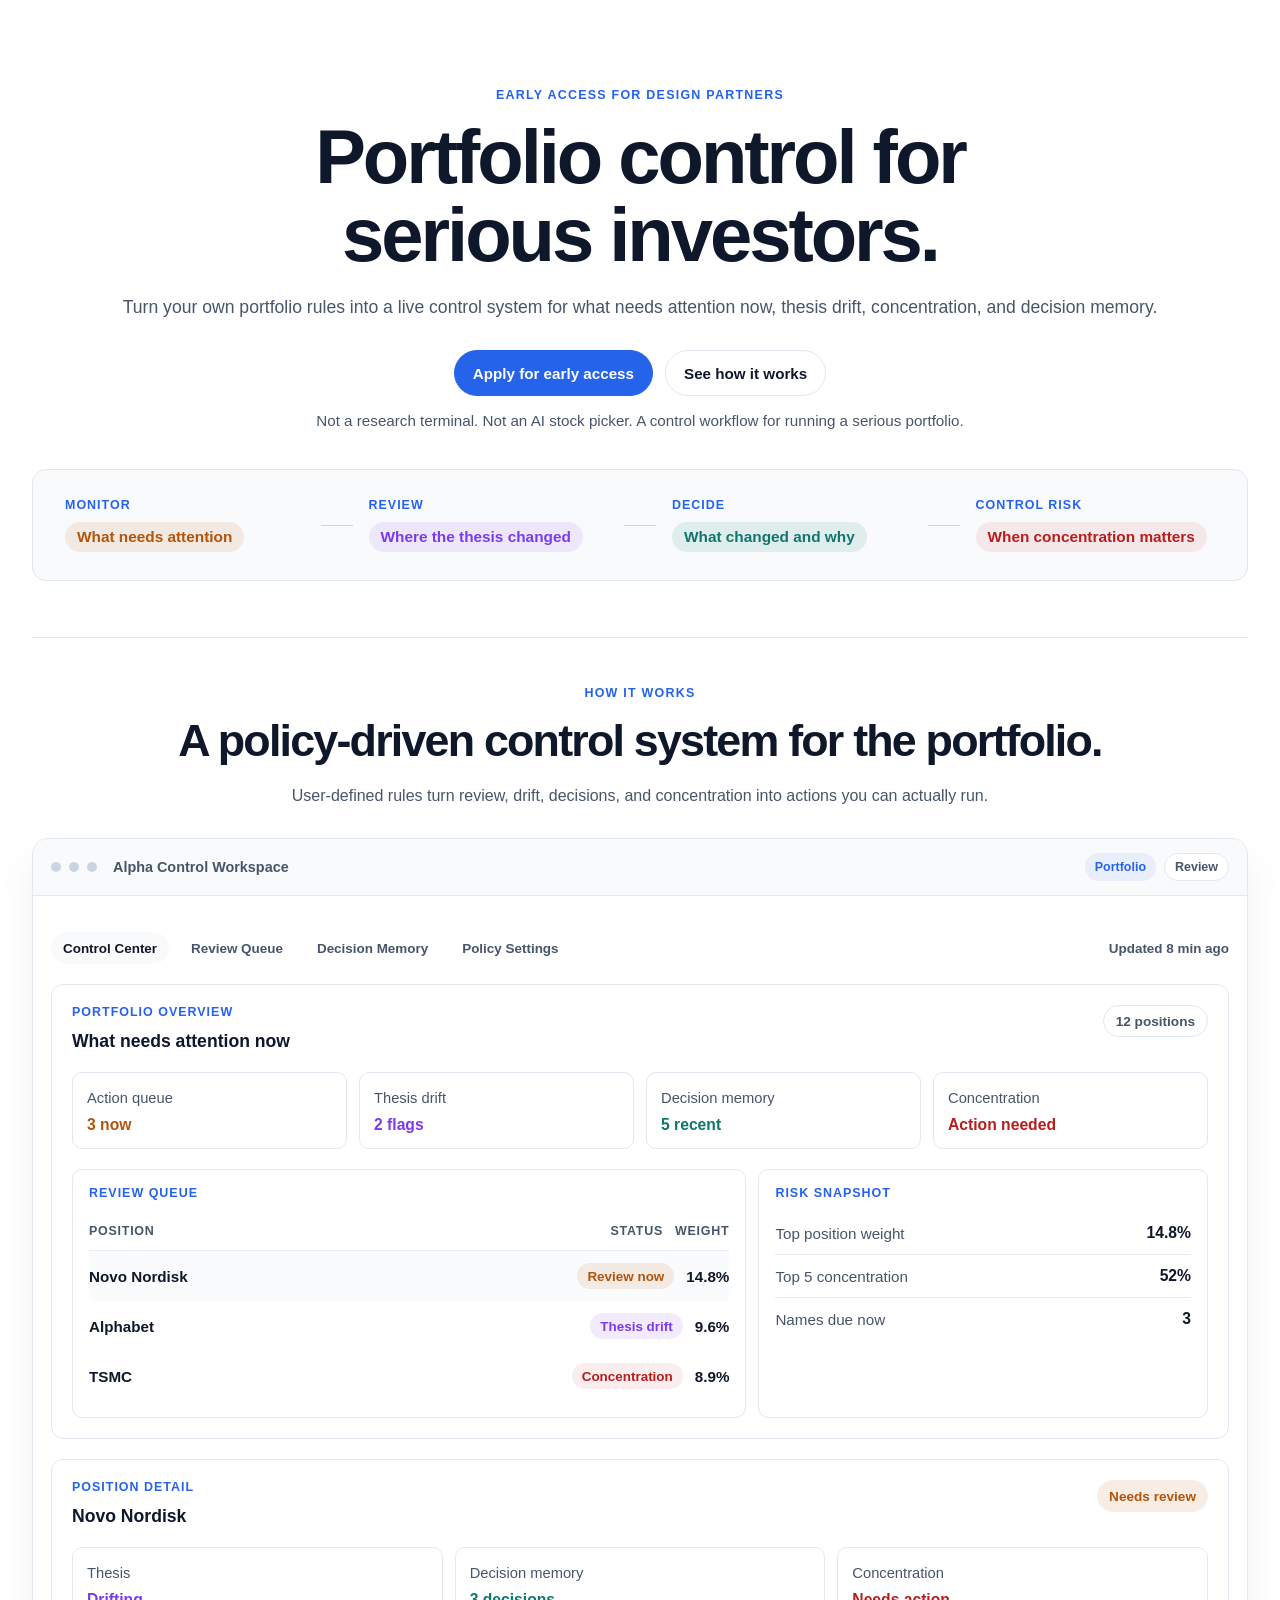
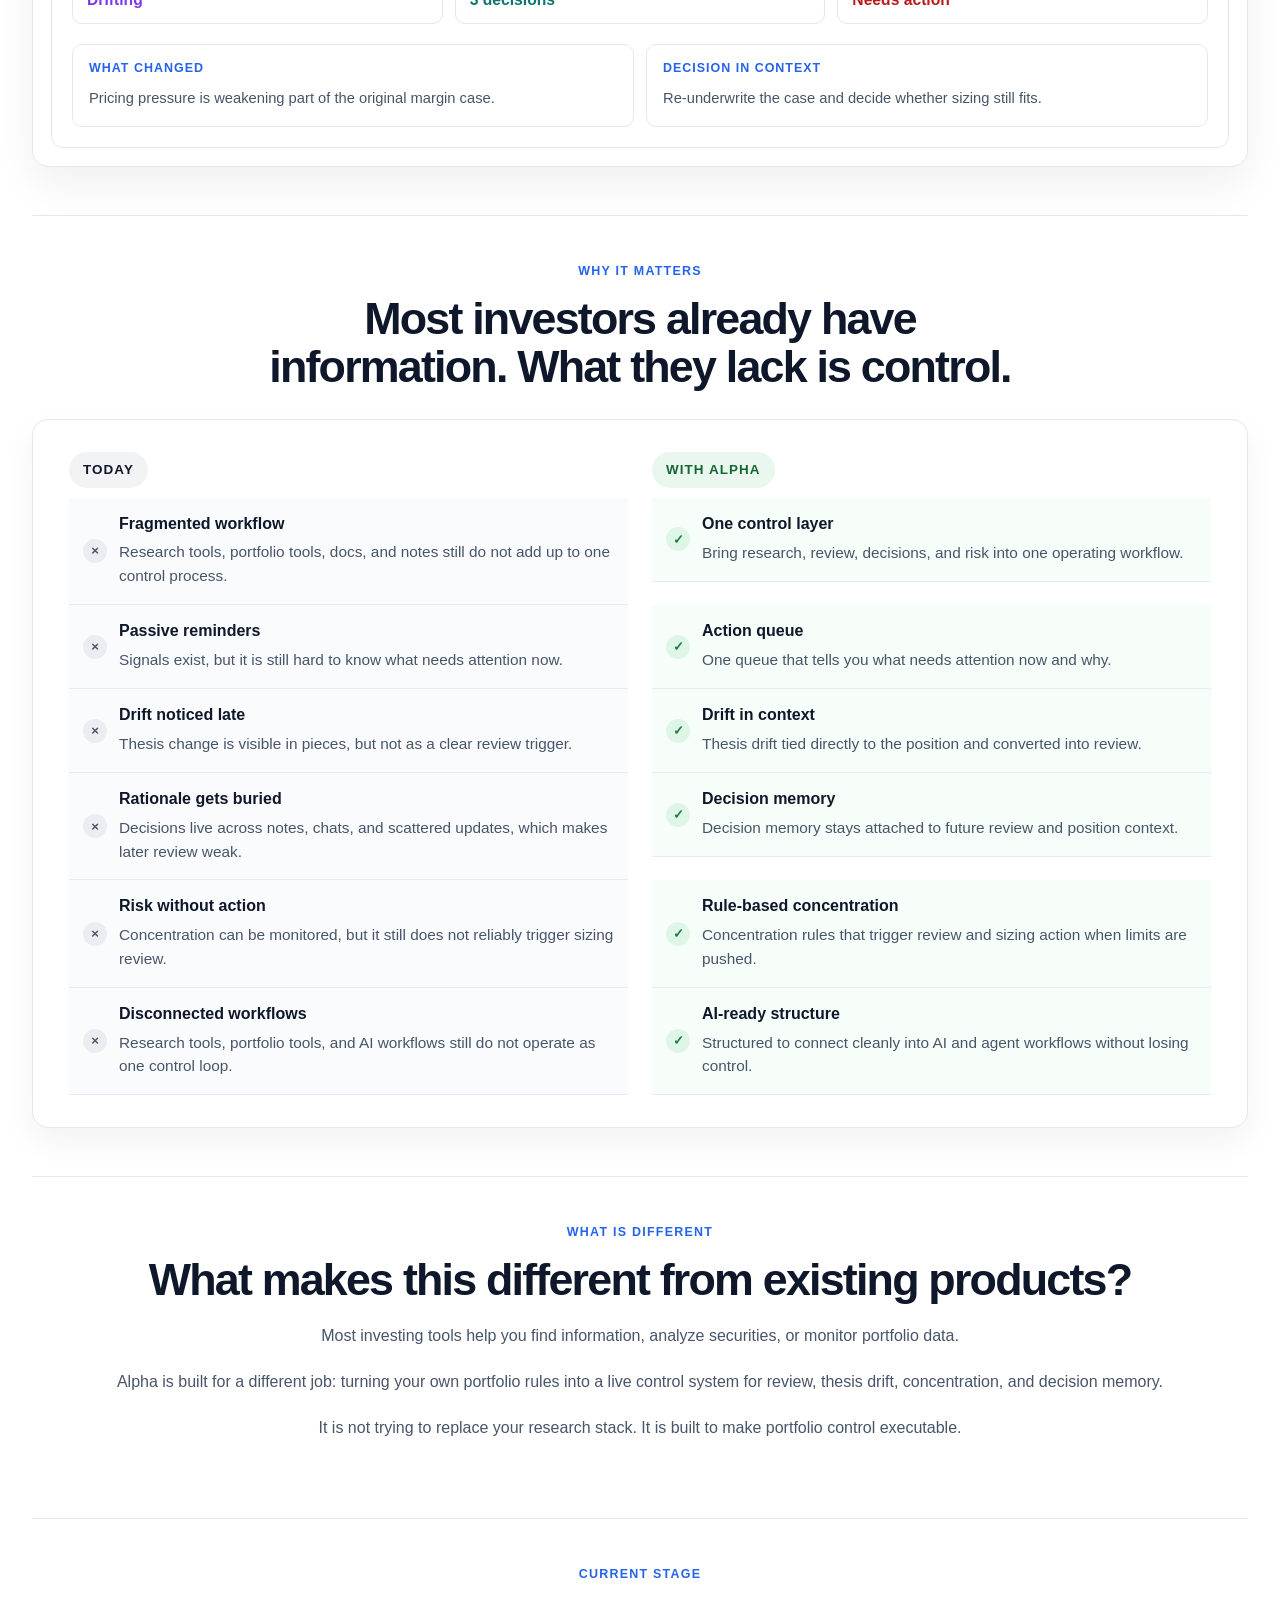
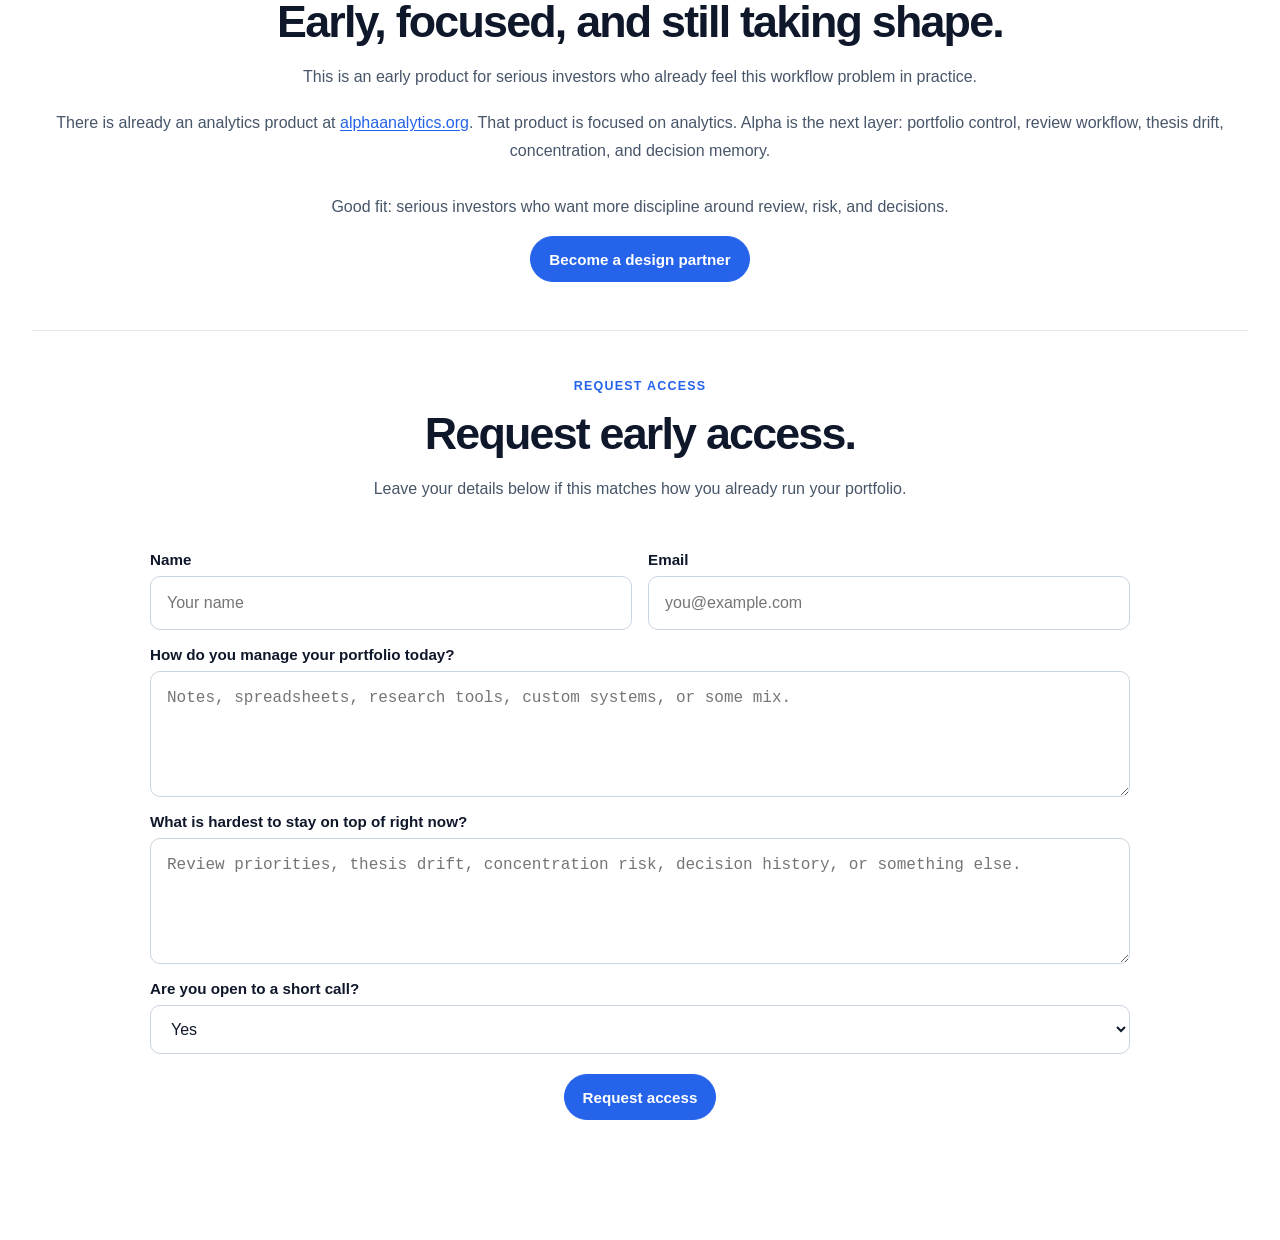
==== index.html @ 9a6ba9dc "Initial landing page" ====
<!doctype html>
<html lang="en">
  <head>
    <meta charset="UTF-8" />
    <meta name="viewport" content="width=device-width, initial-scale=1.0" />
    <title>Alpha | Portfolio control for serious investors</title>
    <meta
      name="description"
      content="Portfolio control for serious investors. Track what needs attention now, thesis drift, concentration, and decision memory."
    />
    <link rel="stylesheet" href="./styles.css" />
  </head>
  <body>
    <main class="page-shell">
      <section class="hero">
        <div class="eyebrow">Early access for design partners</div>
        <h1>Portfolio control for serious investors.</h1>
        <p class="hero-subtitle">
          Turn your own portfolio rules into a live control system for what
          needs attention now, thesis drift, concentration, and decision memory.
        </p>
        <div class="hero-actions">
          <a href="#signup" class="button button-primary">Apply for early access</a>
          <a href="#workflow" class="button button-secondary">See how it works</a>
        </div>
        <p class="hero-note">
          Not a research terminal. Not an AI stock picker. A control workflow
          for running a serious portfolio.
        </p>

        <div class="hero-diagram" aria-label="Portfolio control workflow">
          <div class="diagram-node">
            <span class="diagram-label">Monitor</span>
            <span class="diagram-emphasis diagram-attention">What needs attention</span>
          </div>
          <div class="diagram-connector" aria-hidden="true"></div>
          <div class="diagram-node">
            <span class="diagram-label">Review</span>
            <span class="diagram-emphasis diagram-drift">Where the thesis changed</span>
          </div>
          <div class="diagram-connector" aria-hidden="true"></div>
          <div class="diagram-node">
            <span class="diagram-label">Decide</span>
            <span class="diagram-emphasis diagram-action">What changed and why</span>
          </div>
          <div class="diagram-connector" aria-hidden="true"></div>
          <div class="diagram-node">
            <span class="diagram-label">Control risk</span>
            <span class="diagram-emphasis diagram-risk">When concentration matters</span>
          </div>
        </div>
      </section>

      <section class="section section-divider" id="workflow">
        <div class="section-intro">
          <div class="eyebrow">How it works</div>
          <h2>A policy-driven control system for the portfolio.</h2>
          <p>
            User-defined rules turn review, drift, decisions, and concentration
            into actions you can actually run.
          </p>
        </div>

        <div class="product-wireframe" aria-label="Simplified product view">
          <div class="app-chrome">
            <div class="chrome-dots" aria-hidden="true">
              <span></span>
              <span></span>
              <span></span>
            </div>
            <div class="chrome-title">Alpha Control Workspace</div>
            <div class="chrome-actions">
              <span class="chrome-pill">Portfolio</span>
              <span class="chrome-pill chrome-pill-muted">Review</span>
            </div>
          </div>

          <div class="app-toolbar">
            <div class="toolbar-tabs">
              <button type="button" class="toolbar-tab toolbar-tab-active" data-view="control">Control Center</button>
              <button type="button" class="toolbar-tab" data-view="queue">Review Queue</button>
              <button type="button" class="toolbar-tab" data-view="memory">Decision Memory</button>
              <button type="button" class="toolbar-tab" data-view="policy">Policy Settings</button>
            </div>
            <div class="toolbar-meta">Updated 8 min ago</div>
          </div>

          <div class="mock-view mock-view-active" data-view-panel="control">
            <div class="portfolio-overview">
              <div class="overview-topline">
                <div>
                  <div class="wireframe-kicker">Portfolio overview</div>
                  <h3>What needs attention now</h3>
                </div>
                <div class="overview-badge">12 positions</div>
              </div>

              <div class="overview-metrics">
              <div class="metric-card">
                <span class="metric-label">Action queue</span>
                <strong class="metric-value metric-value-attention">3 now</strong>
              </div>
              <div class="metric-card">
                <span class="metric-label">Thesis drift</span>
                <strong class="metric-value metric-value-drift">2 flags</strong>
                </div>
                <div class="metric-card">
                  <span class="metric-label">Decision memory</span>
                  <strong class="metric-value metric-value-action">5 recent</strong>
                </div>
                <div class="metric-card">
                  <span class="metric-label">Concentration</span>
                  <strong class="metric-value metric-value-risk">Action needed</strong>
                </div>
              </div>

              <div class="portfolio-grid">
              <div class="portfolio-panel portfolio-table-panel">
                <div class="wireframe-kicker">Review queue</div>
                <div class="portfolio-table">
                    <div class="portfolio-row portfolio-row-head">
                      <span>Position</span>
                      <span>Status</span>
                      <span>Weight</span>
                    </div>
                    <button type="button" class="portfolio-row portfolio-row-button portfolio-row-active" data-position="novo">
                      <span class="portfolio-name">Novo Nordisk</span>
                      <span class="status-text status-attention">Review now</span>
                      <span class="portfolio-weight">14.8%</span>
                    </button>
                    <button type="button" class="portfolio-row portfolio-row-button" data-position="googl">
                      <span class="portfolio-name">Alphabet</span>
                      <span class="status-text status-drift">Thesis drift</span>
                      <span class="portfolio-weight">9.6%</span>
                    </button>
                    <button type="button" class="portfolio-row portfolio-row-button" data-position="tsmc">
                      <span class="portfolio-name">TSMC</span>
                      <span class="status-text status-risk">Concentration</span>
                      <span class="portfolio-weight">8.9%</span>
                    </button>
                  </div>
                </div>

                <div class="portfolio-panel">
                  <div class="wireframe-kicker">Risk snapshot</div>
                  <div class="risk-row">
                    <span>Top position weight</span>
                    <strong class="metric-value metric-value-risk">14.8%</strong>
                  </div>
                  <div class="risk-row">
                    <span>Top 5 concentration</span>
                    <strong class="metric-value metric-value-risk">52%</strong>
                  </div>
                  <div class="risk-row">
                    <span>Names due now</span>
                    <strong class="metric-value metric-value-attention">3</strong>
                  </div>
                </div>
              </div>
            </div>

            <div class="wireframe-main position-detail">
              <div class="wireframe-topline">
                <div>
                  <div class="wireframe-kicker">Position detail</div>
                  <h3 id="detail-name">Novo Nordisk</h3>
                </div>
                <div id="detail-status" class="status-pill status-pill-attention">Needs review</div>
              </div>

              <div class="wireframe-metrics">
                <div class="metric-card">
                  <span class="metric-label">Thesis</span>
                  <strong id="detail-thesis" class="metric-value metric-value-drift">Drifting</strong>
                </div>
                <div class="metric-card">
                  <span class="metric-label">Decision memory</span>
                  <strong id="detail-decisions" class="metric-value metric-value-action">3 decisions</strong>
                </div>
                <div class="metric-card">
                  <span class="metric-label">Concentration</span>
                  <strong id="detail-concentration" class="metric-value metric-value-risk">Needs action</strong>
                </div>
              </div>

              <div class="wireframe-panel-grid">
                <div class="wireframe-panel">
                  <div class="wireframe-kicker">What changed</div>
                  <p id="detail-change">Pricing pressure is weakening part of the original margin case.</p>
                </div>
                <div class="wireframe-panel">
                  <div class="wireframe-kicker">Decision in context</div>
                  <p id="detail-action">Re-underwrite the case and decide whether sizing still fits.</p>
                </div>
              </div>
            </div>
          </div>

          <div class="mock-view" data-view-panel="queue">
            <div class="mock-single-panel">
              <div class="overview-topline">
                <div>
                  <div class="wireframe-kicker">Review queue</div>
                  <h3>What needs attention now and why</h3>
                </div>
                <div class="overview-badge">Rule-driven</div>
              </div>
              <div class="queue-cards">
                <div class="queue-card">
                  <div class="queue-card-top">
                    <strong>Novo Nordisk</strong>
                    <span class="status-text status-attention">Review now</span>
                  </div>
                  <p>Triggered by your review policy after margin-case pressure and elevated position weight.</p>
                </div>
                <div class="queue-card">
                  <div class="queue-card-top">
                    <strong>Alphabet</strong>
                    <span class="status-text status-drift">Thesis drift</span>
                  </div>
                  <p>Drift moved past the user-defined threshold and became a review item.</p>
                </div>
                <div class="queue-card">
                  <div class="queue-card-top">
                    <strong>TSMC</strong>
                    <span class="status-text status-risk">Concentration</span>
                  </div>
                  <p>Position size crossed the sizing rule and was pushed into the action queue.</p>
                </div>
              </div>
            </div>
          </div>

          <div class="mock-view" data-view-panel="memory">
            <div class="mock-single-panel">
              <div class="overview-topline">
                <div>
                  <div class="wireframe-kicker">Decision memory</div>
                  <h3>Review decisions with the rationale still attached</h3>
                </div>
                <div class="overview-badge">5 recent</div>
              </div>
              <div class="memory-table">
                <div class="memory-row memory-row-head">
                  <span>Date</span>
                  <span>Position</span>
                  <span>Decision</span>
                  <span>Reason</span>
                </div>
                <div class="memory-row">
                  <span>Mar 18</span>
                  <span>Novo Nordisk</span>
                  <span class="memory-decision">Hold / Review</span>
                  <span>Margin case weakening; sizing still under review for the next thesis review.</span>
                </div>
                <div class="memory-row">
                  <span>Mar 12</span>
                  <span>Alphabet</span>
                  <span class="memory-decision">Trim</span>
                  <span>Recovery case lagging while better uses of capital appeared for the portfolio.</span>
                </div>
                <div class="memory-row">
                  <span>Mar 05</span>
                  <span>TSMC</span>
                  <span class="memory-decision">Hold</span>
                  <span>Position remains high conviction, but concentration moved closer to the policy limit.</span>
                </div>
              </div>
            </div>
          </div>

          <div class="mock-view" data-view-panel="policy">
            <div class="mock-single-panel">
              <div class="overview-topline">
                <div>
                  <div class="wireframe-kicker">Policy settings</div>
                  <h3>Turn your own portfolio rules into a live control system</h3>
                </div>
                <div class="overview-badge">User-defined</div>
              </div>
              <p class="mock-panel-intro">
                This is the control layer: your own review, drift, concentration,
                and decision rules turned into a system that keeps running.
              </p>
              <div class="policy-grid">
                <div class="policy-card">
                  <div class="policy-card-top">
                    <strong>Review cadence</strong>
                    <span class="policy-value">30 days</span>
                  </div>
                  <p>Trigger review if a core position has not been revisited in 30 days.</p>
                </div>
                <div class="policy-card">
                  <div class="policy-card-top">
                    <strong>Drift threshold</strong>
                    <span class="policy-value">Medium</span>
                  </div>
                  <p>Escalate when thesis evidence no longer matches the original case.</p>
                </div>
                <div class="policy-card">
                  <div class="policy-card-top">
                    <strong>Single-name concentration</strong>
                    <span class="policy-value">12%</span>
                  </div>
                  <p>Flag any position that crosses the sizing rule and push it into review.</p>
                </div>
                <div class="policy-card">
                  <div class="policy-card-top">
                    <strong>Decision retention</strong>
                    <span class="policy-value">Always on</span>
                  </div>
                  <p>Keep adds, trims, holds, and exits attached to the position for future review.</p>
                </div>
              </div>
            </div>
          </div>
        </div>
      </section>

      <section class="section section-divider section-soft">
        <div class="section-intro">
          <div class="eyebrow">Why it matters</div>
          <h2>Most investors already have information. What they lack is control.</h2>
        </div>

        <div class="compare-band">
          <div class="compare-head compare-head-left">Today</div>
          <div class="compare-head compare-head-right">With Alpha</div>

          <div class="compare-item compare-item-negative">
            <div class="compare-copy">
              <strong>Fragmented workflow</strong>
              <span>Research tools, portfolio tools, docs, and notes still do not add up to one control process.</span>
            </div>
          </div>
          <div class="compare-item compare-item-positive">
            <div class="compare-copy">
              <strong>One control layer</strong>
              <span>Bring research, review, decisions, and risk into one operating workflow.</span>
            </div>
          </div>

          <div class="compare-item compare-item-negative">
            <div class="compare-copy">
              <strong>Passive reminders</strong>
              <span>Signals exist, but it is still hard to know what needs attention now.</span>
            </div>
          </div>
          <div class="compare-item compare-item-positive">
            <div class="compare-copy">
              <strong>Action queue</strong>
              <span>One queue that tells you what needs attention now and why.</span>
            </div>
          </div>

          <div class="compare-item compare-item-negative">
            <div class="compare-copy">
              <strong>Drift noticed late</strong>
              <span>Thesis change is visible in pieces, but not as a clear review trigger.</span>
            </div>
          </div>
          <div class="compare-item compare-item-positive">
            <div class="compare-copy">
              <strong>Drift in context</strong>
              <span>Thesis drift tied directly to the position and converted into review.</span>
            </div>
          </div>

          <div class="compare-item compare-item-negative">
            <div class="compare-copy">
              <strong>Rationale gets buried</strong>
              <span>Decisions live across notes, chats, and scattered updates, which makes later review weak.</span>
            </div>
          </div>
          <div class="compare-item compare-item-positive">
            <div class="compare-copy">
              <strong>Decision memory</strong>
              <span>Decision memory stays attached to future review and position context.</span>
            </div>
          </div>

          <div class="compare-item compare-item-negative">
            <div class="compare-copy">
              <strong>Risk without action</strong>
              <span>Concentration can be monitored, but it still does not reliably trigger sizing review.</span>
            </div>
          </div>
          <div class="compare-item compare-item-positive">
            <div class="compare-copy">
              <strong>Rule-based concentration</strong>
              <span>Concentration rules that trigger review and sizing action when limits are pushed.</span>
            </div>
          </div>

          <div class="compare-item compare-item-negative">
            <div class="compare-copy">
              <strong>Disconnected workflows</strong>
              <span>Research tools, portfolio tools, and AI workflows still do not operate as one control loop.</span>
            </div>
          </div>
          <div class="compare-item compare-item-positive">
            <div class="compare-copy">
              <strong>AI-ready structure</strong>
              <span>Structured to connect cleanly into AI and agent workflows without losing control.</span>
            </div>
          </div>
        </div>
      </section>

      <section class="section section-divider">
        <div class="section-intro">
          <div class="eyebrow">What is different</div>
          <h2>What makes this different from existing products?</h2>
          <p>
            Most investing tools help you find information, analyze securities,
            or monitor portfolio data.
          </p>
          <p>
            Alpha is built for a different job: turning your own portfolio rules
            into a live control system for review, thesis drift, concentration,
            and decision memory.
          </p>
          <p>
            It is not trying to replace your research stack. It is built to make
            portfolio control executable.
          </p>
        </div>
      </section>

      <section class="section section-divider" id="stage">
        <div class="section-intro">
          <div class="eyebrow">Current stage</div>
          <h2>Early, focused, and still taking shape.</h2>
          <p>
            This is an early product for serious investors who already feel
            this workflow problem in practice.
          </p>
          <p>
            There is already an analytics product at
            <a href="https://alphaanalytics.org/" class="inline-link">alphaanalytics.org</a>.
            That product is focused on analytics. Alpha is the next layer:
            portfolio control, review workflow, thesis drift, concentration,
            and decision memory.
          </p>
        </div>
        <div class="stage-cta">
          <p>
            Good fit: serious investors who want more discipline around review,
            risk, and decisions.
          </p>
          <a href="#signup" class="button button-primary">Become a design partner</a>
        </div>
      </section>

      <section class="section section-divider section-form" id="signup">
        <div class="section-intro">
          <div class="eyebrow">Request access</div>
          <h2>Request early access.</h2>
          <p>Leave your details below if this matches how you already run your portfolio.</p>
        </div>
        <form
          class="signup-form"
          action="https://formspree.io/f/mdawbgey"
          method="POST"
        >
          <input type="hidden" name="_subject" value="New Alpha early access request" />
          <input type="hidden" name="_next" value="./thank-you.html" />
          <input type="hidden" name="_captcha" value="false" />
          <div class="form-grid">
            <label>
              Name
              <input type="text" name="name" placeholder="Your name" required />
            </label>
            <label>
              Email
              <input type="email" name="email" placeholder="you@example.com" required />
            </label>
          </div>
          <label>
            How do you manage your portfolio today?
            <textarea
              name="workflow"
              rows="4"
              placeholder="Notes, spreadsheets, research tools, custom systems, or some mix."
              required
            ></textarea>
          </label>
          <label>
            What is hardest to stay on top of right now?
            <textarea
              name="pain"
              rows="4"
              placeholder="Review priorities, thesis drift, concentration risk, decision history, or something else."
            ></textarea>
          </label>
          <label>
            Are you open to a short call?
            <select name="callInterest">
              <option>Yes</option>
              <option>Maybe</option>
              <option>No</option>
            </select>
          </label>
          <div class="form-actions">
            <button type="submit" class="button button-primary">Request access</button>
          </div>
        </form>
      </section>
    </main>
    <script src="./mockup.js"></script>
  </body>
</html>
---- styles.css ----
:root {
  --bg: #ffffff;
  --bg-soft: #f8fafc;
  --line: #e2e8f0;
  --line-strong: #cbd5e1;
  --text: #0f172a;
  --muted: #475569;
  --accent: #2563eb;
  --accent-dark: #1d4ed8;
  --accent-soft: rgba(37, 99, 235, 0.08);
  --attention: #b45309;
  --attention-soft: rgba(180, 83, 9, 0.1);
  --drift: #7c3aed;
  --drift-soft: rgba(124, 58, 237, 0.1);
  --risk: #b91c1c;
  --risk-soft: rgba(185, 28, 28, 0.08);
  --action: #0f766e;
  --action-soft: rgba(15, 118, 110, 0.1);
}

* {
  box-sizing: border-box;
}

html {
  scroll-behavior: smooth;
}

body {
  margin: 0;
  background: var(--bg);
  color: var(--text);
  font-family: -apple-system, BlinkMacSystemFont, "Segoe UI", Roboto, Helvetica, Arial, sans-serif;
}

a {
  color: inherit;
  text-decoration: none;
}

.inline-link {
  color: var(--accent);
  text-decoration: underline;
  text-underline-offset: 2px;
}

.page-shell {
  width: min(1600px, calc(100% - 64px));
  margin: 0 auto;
  padding: 0 0 72px;
}

.hero {
  padding: 88px 0 56px;
  text-align: center;
}

.eyebrow {
  margin-bottom: 16px;
  color: var(--accent);
  font-size: 0.78rem;
  font-weight: 700;
  letter-spacing: 0.1em;
  text-transform: uppercase;
}

.hero h1,
.section-intro h2 {
  margin: 0;
  letter-spacing: -0.04em;
  text-wrap: balance;
  text-align: center;
}

.hero h1 {
  max-width: 36ch;
  margin-left: auto;
  margin-right: auto;
  font-size: clamp(3rem, 6vw, 4.75rem);
  line-height: 1.02;
  font-weight: 800;
}

.hero-subtitle {
  max-width: 1360px;
  margin: 20px auto 0;
  color: var(--muted);
  font-size: 1.1rem;
  line-height: 1.65;
  text-align: center;
}

.hero-actions {
  display: flex;
  justify-content: center;
  gap: 12px;
  flex-wrap: wrap;
  margin-top: 28px;
}

.hero-note {
  margin-top: 16px;
  color: var(--muted);
  font-size: 0.95rem;
  text-align: center;
}

.hero-diagram {
  display: grid;
  grid-template-columns: minmax(0, 1fr) auto minmax(0, 1fr) auto minmax(0, 1fr) auto minmax(0, 1fr);
  gap: 16px;
  align-items: center;
  max-width: 100%;
  margin: 40px auto 0;
  padding: 28px 32px;
  background: var(--bg-soft);
  border: 1px solid var(--line);
  border-radius: 14px;
}

.diagram-node {
  text-align: left;
}

.diagram-label {
  display: block;
  margin-bottom: 10px;
  color: var(--accent);
  font-size: 0.78rem;
  font-weight: 700;
  letter-spacing: 0.08em;
  text-transform: uppercase;
}

.diagram-emphasis {
  display: inline-flex;
  align-items: center;
  width: fit-content;
  min-height: 30px;
  padding: 0 12px;
  border-radius: 999px;
  font-size: 0.96rem;
  line-height: 1.45;
  font-weight: 600;
}

.diagram-attention {
  background: var(--attention-soft);
  color: var(--attention);
}

.diagram-drift {
  background: var(--drift-soft);
  color: var(--drift);
}

.diagram-action {
  background: var(--action-soft);
  color: var(--action);
}

.diagram-risk {
  background: var(--risk-soft);
  color: var(--risk);
}

.diagram-connector {
  width: 32px;
  height: 1px;
  background: var(--line-strong);
}

.button {
  display: inline-flex;
  align-items: center;
  justify-content: center;
  min-height: 46px;
  padding: 0 18px;
  border: 1px solid var(--line);
  border-radius: 999px;
  font-size: 0.95rem;
  font-weight: 700;
  transition: 0.18s ease;
}

.button:hover {
  transform: translateY(-1px);
}

.button-primary {
  background: var(--accent);
  border-color: var(--accent);
  color: #ffffff;
}

.button-primary:hover {
  background: var(--accent-dark);
}

.button-secondary {
  background: #ffffff;
  color: var(--text);
}

.section {
  padding: 48px 0;
}

.section-divider {
  border-top: 1px solid var(--line);
}

.section-soft {
  background: transparent;
}

.section-intro {
  max-width: 1400px;
  margin: 0 auto 28px;
  text-align: center;
}

.section-intro h2 {
  max-width: 100%;
  margin-left: auto;
  margin-right: auto;
  font-size: clamp(2rem, 4vw, 2.8rem);
  line-height: 1.08;
  font-weight: 700;
}

.section-intro p {
  max-width: 1320px;
  margin: 18px auto 0;
  color: var(--muted);
  font-size: 1rem;
  line-height: 1.75;
  text-align: center;
}

.stage-cta p {
  color: var(--muted);
  font-size: 1rem;
  line-height: 1.7;
}

.product-wireframe {
  display: grid;
  gap: 20px;
  max-width: 100%;
  margin: 0 auto;
  padding: 0;
  background: #ffffff;
  border: 1px solid var(--line);
  border-radius: 16px;
  overflow: hidden;
  box-shadow: 0 18px 40px rgba(15, 23, 42, 0.06);
}

.app-chrome {
  display: grid;
  grid-template-columns: auto 1fr auto;
  gap: 16px;
  align-items: center;
  padding: 14px 18px;
  background: #f8fafc;
  border-bottom: 1px solid var(--line);
}

.chrome-dots {
  display: flex;
  gap: 8px;
}

.chrome-dots span {
  width: 10px;
  height: 10px;
  border-radius: 999px;
  background: #cbd5e1;
}

.chrome-title {
  color: var(--muted);
  font-size: 0.9rem;
  font-weight: 600;
}

.chrome-actions {
  display: flex;
  gap: 8px;
}

.chrome-pill {
  display: inline-flex;
  align-items: center;
  min-height: 28px;
  padding: 0 10px;
  border-radius: 999px;
  background: rgba(37, 99, 235, 0.08);
  color: var(--accent);
  font-size: 0.78rem;
  font-weight: 700;
}

.chrome-pill-muted {
  background: #ffffff;
  border: 1px solid var(--line);
  color: var(--muted);
}

.app-toolbar {
  display: grid;
  grid-template-columns: 1fr auto;
  gap: 16px;
  align-items: center;
  padding: 16px 18px 0;
}

.toolbar-tabs {
  display: flex;
  gap: 10px;
  flex-wrap: wrap;
}

.toolbar-tab {
  display: inline-flex;
  align-items: center;
  min-height: 32px;
  padding: 0 12px;
  border-radius: 999px;
  border: 0;
  background: transparent;
  color: var(--muted);
  font-size: 0.84rem;
  font-weight: 700;
  cursor: pointer;
}

.toolbar-tab-active {
  background: var(--bg-soft);
  color: var(--text);
}

.toolbar-meta {
  color: var(--muted);
  font-size: 0.84rem;
  font-weight: 600;
}

.portfolio-overview,
.wireframe-main {
  border: 1px solid var(--line);
  border-radius: 12px;
  background: #ffffff;
}

.mock-view {
  display: none;
}

.mock-view-active {
  display: grid;
  gap: 20px;
}

.mock-single-panel {
  margin: 0 18px 18px;
  padding: 20px;
  border: 1px solid var(--line);
  border-radius: 12px;
  background: #ffffff;
}

.portfolio-overview {
  margin: 0 18px;
  padding: 20px;
}

.wireframe-main {
  margin: 0 18px 18px;
  padding: 20px;
}

.overview-topline {
  display: flex;
  align-items: flex-start;
  justify-content: space-between;
  gap: 16px;
}

.overview-topline h3 {
  margin: 0;
  font-size: 1.1rem;
  color: var(--text);
}

.overview-badge {
  display: inline-flex;
  align-items: center;
  min-height: 32px;
  padding: 0 12px;
  border: 1px solid var(--line);
  border-radius: 999px;
  color: var(--muted);
  font-size: 0.85rem;
  font-weight: 700;
}

.overview-metrics {
  display: grid;
  grid-template-columns: repeat(4, minmax(0, 1fr));
  gap: 12px;
  margin-top: 20px;
}

.portfolio-grid {
  display: grid;
  grid-template-columns: minmax(0, 1.2fr) minmax(0, 0.8fr);
  gap: 12px;
  margin-top: 20px;
}

.portfolio-panel {
  padding: 16px;
  border: 1px solid var(--line);
  border-radius: 10px;
}

.portfolio-table {
  display: grid;
}

.portfolio-row {
  display: grid;
  grid-template-columns: minmax(0, 1.2fr) auto auto;
  gap: 12px;
  align-items: center;
  padding: 12px 0;
  border-bottom: 1px solid rgba(226, 232, 240, 0.8);
}

.portfolio-row-button {
  width: 100%;
  border: 0;
  background: transparent;
  text-align: left;
  cursor: pointer;
}

.portfolio-row:last-child {
  border-bottom: 0;
}

.portfolio-row-head {
  color: var(--muted);
  font-size: 0.78rem;
  font-weight: 700;
  letter-spacing: 0.06em;
  text-transform: uppercase;
}

.portfolio-row-active {
  background: rgba(248, 250, 252, 0.7);
}

.portfolio-row-button:hover {
  background: rgba(248, 250, 252, 0.85);
}

.portfolio-name,
.portfolio-weight {
  color: var(--text);
  font-size: 0.95rem;
  font-weight: 600;
}

.wireframe-kicker {
  margin-bottom: 12px;
  color: var(--accent);
  font-size: 0.78rem;
  font-weight: 700;
  letter-spacing: 0.08em;
  text-transform: uppercase;
}

.queue-item {
  display: grid;
  gap: 4px;
  padding: 14px 14px 12px;
  border: 1px solid var(--line);
  border-radius: 10px;
}

.queue-item + .queue-item {
  margin-top: 12px;
}

.queue-item strong,
.wireframe-topline h3 {
  font-size: 0.98rem;
  color: var(--text);
}

.queue-item span,
.wireframe-panel p,
.metric-label {
  color: var(--muted);
  font-size: 0.92rem;
  line-height: 1.55;
}

.status-text {
  display: inline-flex;
  align-items: center;
  width: fit-content;
  min-height: 26px;
  padding: 0 10px;
  border-radius: 999px;
  font-size: 0.84rem;
  font-weight: 700;
}

.status-attention {
  background: var(--attention-soft);
  color: var(--attention);
}

.status-drift {
  background: var(--drift-soft);
  color: var(--drift);
}

.status-risk {
  background: var(--risk-soft);
  color: var(--risk);
}

.risk-row {
  display: flex;
  align-items: center;
  justify-content: space-between;
  gap: 16px;
  padding: 12px 0;
  border-bottom: 1px solid rgba(226, 232, 240, 0.8);
}

.risk-row:last-child {
  border-bottom: 0;
}

.risk-row span {
  color: var(--muted);
  font-size: 0.95rem;
}

.wireframe-topline {
  display: flex;
  align-items: flex-start;
  justify-content: space-between;
  gap: 16px;
}

.wireframe-topline h3 {
  margin: 0;
  font-size: 1.1rem;
}

.status-pill {
  display: inline-flex;
  align-items: center;
  min-height: 32px;
  padding: 0 12px;
  border-radius: 999px;
  background: rgba(37, 99, 235, 0.08);
  color: var(--accent);
  font-size: 0.85rem;
  font-weight: 700;
}

.status-pill-attention {
  background: var(--attention-soft);
  color: var(--attention);
}

.wireframe-metrics {
  display: grid;
  grid-template-columns: repeat(3, minmax(0, 1fr));
  gap: 12px;
  margin-top: 20px;
}

.metric-card {
  padding: 14px;
  border: 1px solid var(--line);
  border-radius: 10px;
}

.metric-label {
  display: block;
  margin-bottom: 6px;
}

.metric-value {
  font-size: 0.98rem;
  color: var(--text);
}

.metric-card .metric-value-drift {
  color: var(--drift);
}

.metric-card .metric-value-attention {
  color: var(--attention);
}

.metric-card .metric-value-action {
  color: var(--action);
}

.metric-card .metric-value-risk {
  color: var(--risk);
}

.wireframe-panel-grid {
  display: grid;
  grid-template-columns: repeat(2, minmax(0, 1fr));
  gap: 12px;
  margin-top: 20px;
}

.wireframe-panel {
  padding: 16px;
  border: 1px solid var(--line);
  border-radius: 10px;
}

.wireframe-panel p {
  margin: 0;
}

.queue-cards,
.policy-grid {
  display: grid;
  gap: 12px;
  margin-top: 20px;
}

.mock-panel-intro {
  max-width: 980px;
  margin: 18px 0 0;
  color: var(--muted);
  font-size: 0.98rem;
  line-height: 1.65;
}

.queue-card,
.policy-card {
  padding: 16px;
  border: 1px solid var(--line);
  border-radius: 12px;
  background: #ffffff;
}

.queue-card-top,
.policy-card-top {
  display: flex;
  align-items: center;
  justify-content: space-between;
  gap: 16px;
  margin-bottom: 10px;
}

.queue-card p,
.policy-card p,
.memory-row span {
  margin: 0;
  color: var(--muted);
  font-size: 0.95rem;
  line-height: 1.55;
}

.policy-value,
.memory-decision {
  color: var(--text);
  font-size: 0.9rem;
  font-weight: 700;
}

.memory-table {
  display: grid;
  margin-top: 20px;
}

.memory-row {
  display: grid;
  grid-template-columns: 100px 160px 140px minmax(0, 1fr);
  gap: 16px;
  align-items: center;
  padding: 14px 0;
  border-bottom: 1px solid rgba(226, 232, 240, 0.8);
}

.memory-row-head span {
  color: var(--muted);
  font-size: 0.78rem;
  font-weight: 700;
  letter-spacing: 0.06em;
  text-transform: uppercase;
}

.compare-band {
  display: grid;
  grid-template-columns: minmax(0, 1fr) minmax(0, 1fr);
  column-gap: 24px;
  row-gap: 0;
  align-items: start;
  max-width: 100%;
  margin: 0 auto;
  padding: 32px 36px;
  background: #ffffff;
  border: 1px solid var(--line);
  border-radius: 16px;
  box-shadow: 0 14px 32px rgba(15, 23, 42, 0.05);
}

.compare-head {
  display: inline-flex;
  align-items: center;
  min-height: 36px;
  width: fit-content;
  padding: 0 14px;
  margin-bottom: 10px;
  border-radius: 999px;
  font-size: 0.84rem;
  font-weight: 700;
  letter-spacing: 0.08em;
  text-transform: uppercase;
  color: var(--text);
  border-bottom: 1px solid var(--line);
}

.compare-head-left {
  background: rgba(15, 23, 42, 0.05);
  border-bottom: 0;
}

.compare-head-right {
  background: rgba(22, 163, 74, 0.09);
  color: #166534;
  border-bottom: 0;
}

.compare-item {
  display: grid;
  grid-template-columns: 24px minmax(0, 1fr);
  gap: 12px;
  align-items: center;
  min-height: 84px;
  padding: 16px 14px;
  border-bottom: 1px solid rgba(226, 232, 240, 0.8);
}

.compare-item::before {
  display: inline-flex;
  align-items: center;
  justify-content: center;
  width: 24px;
  height: 24px;
  border-radius: 999px;
  font-size: 0.82rem;
  font-weight: 800;
}

.compare-item-negative::before {
  content: "×";
  background: rgba(15, 23, 42, 0.06);
  color: var(--muted);
}

.compare-item-positive::before {
  content: "✓";
  background: rgba(22, 163, 74, 0.1);
  color: #15803d;
}

.compare-item span {
  color: var(--text);
  font-size: 1.06rem;
  line-height: 1.55;
}

.compare-copy {
  display: grid;
  gap: 6px;
}

.compare-copy strong {
  color: var(--text);
  font-size: 1rem;
  line-height: 1.3;
  font-weight: 700;
}

.compare-copy span {
  color: var(--muted);
  font-size: 0.96rem;
  line-height: 1.55;
}

.compare-item-negative {
  background: rgba(248, 250, 252, 0.7);
}

.compare-item-positive {
  background: rgba(240, 253, 244, 0.55);
}

.stage-cta {
  max-width: 1200px;
  margin: 28px auto 0;
  text-align: center;
}

.section-form .section-intro {
  margin-bottom: 32px;
}

.signup-form {
  max-width: 980px;
  margin: 0 auto;
}

.form-grid {
  display: grid;
  grid-template-columns: repeat(2, minmax(0, 1fr));
  gap: 16px;
}

.signup-form label {
  display: grid;
  gap: 8px;
  margin-top: 16px;
  font-size: 0.95rem;
  font-weight: 600;
  color: var(--text);
}

.signup-form input,
.signup-form textarea,
.signup-form select {
  width: 100%;
  border: 1px solid var(--line-strong);
  border-radius: 10px;
  padding: 14px 16px;
  background: #ffffff;
  color: var(--text);
  font-size: 1rem;
  line-height: 1.5;
}

.signup-form input:focus,
.signup-form textarea:focus,
.signup-form select:focus {
  outline: none;
  border-color: var(--accent);
  box-shadow: 0 0 0 3px var(--accent-soft);
}

.signup-form textarea {
  resize: vertical;
}

.form-actions {
  display: flex;
  justify-content: center;
  margin-top: 20px;
}

@media (max-width: 900px) {
  .hero-diagram,
  .form-grid,
  .product-wireframe,
  .overview-metrics,
  .portfolio-grid,
  .policy-grid,
  .wireframe-metrics,
  .wireframe-panel-grid,
  .compare-band {
    grid-template-columns: 1fr;
  }

  .app-chrome,
  .app-toolbar {
    grid-template-columns: 1fr;
  }

  .portfolio-row {
    grid-template-columns: 1fr;
    gap: 8px;
  }

  .memory-row {
    grid-template-columns: 1fr;
    gap: 8px;
  }

  .diagram-connector {
    display: none;
  }

  .page-shell {
    width: min(100% - 24px, 1600px);
  }

  .hero {
    padding: 72px 0 40px;
  }
}
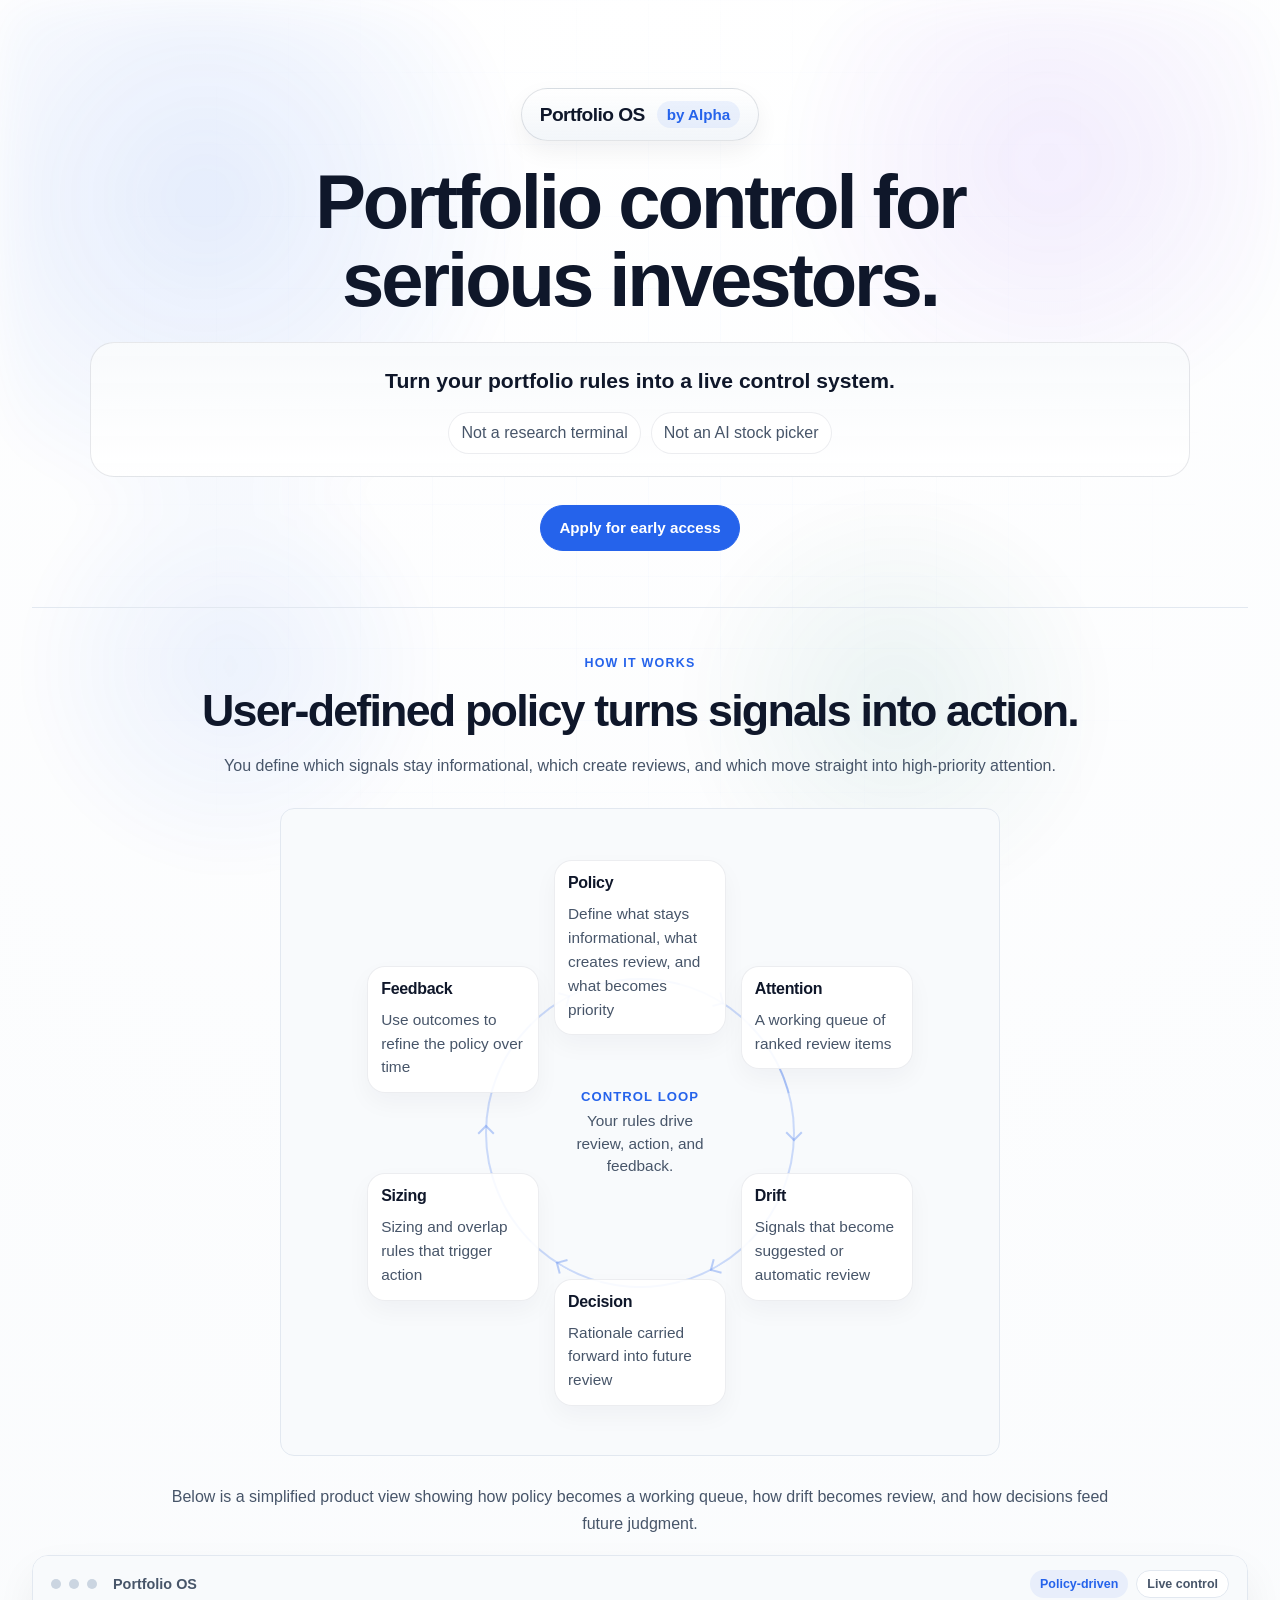
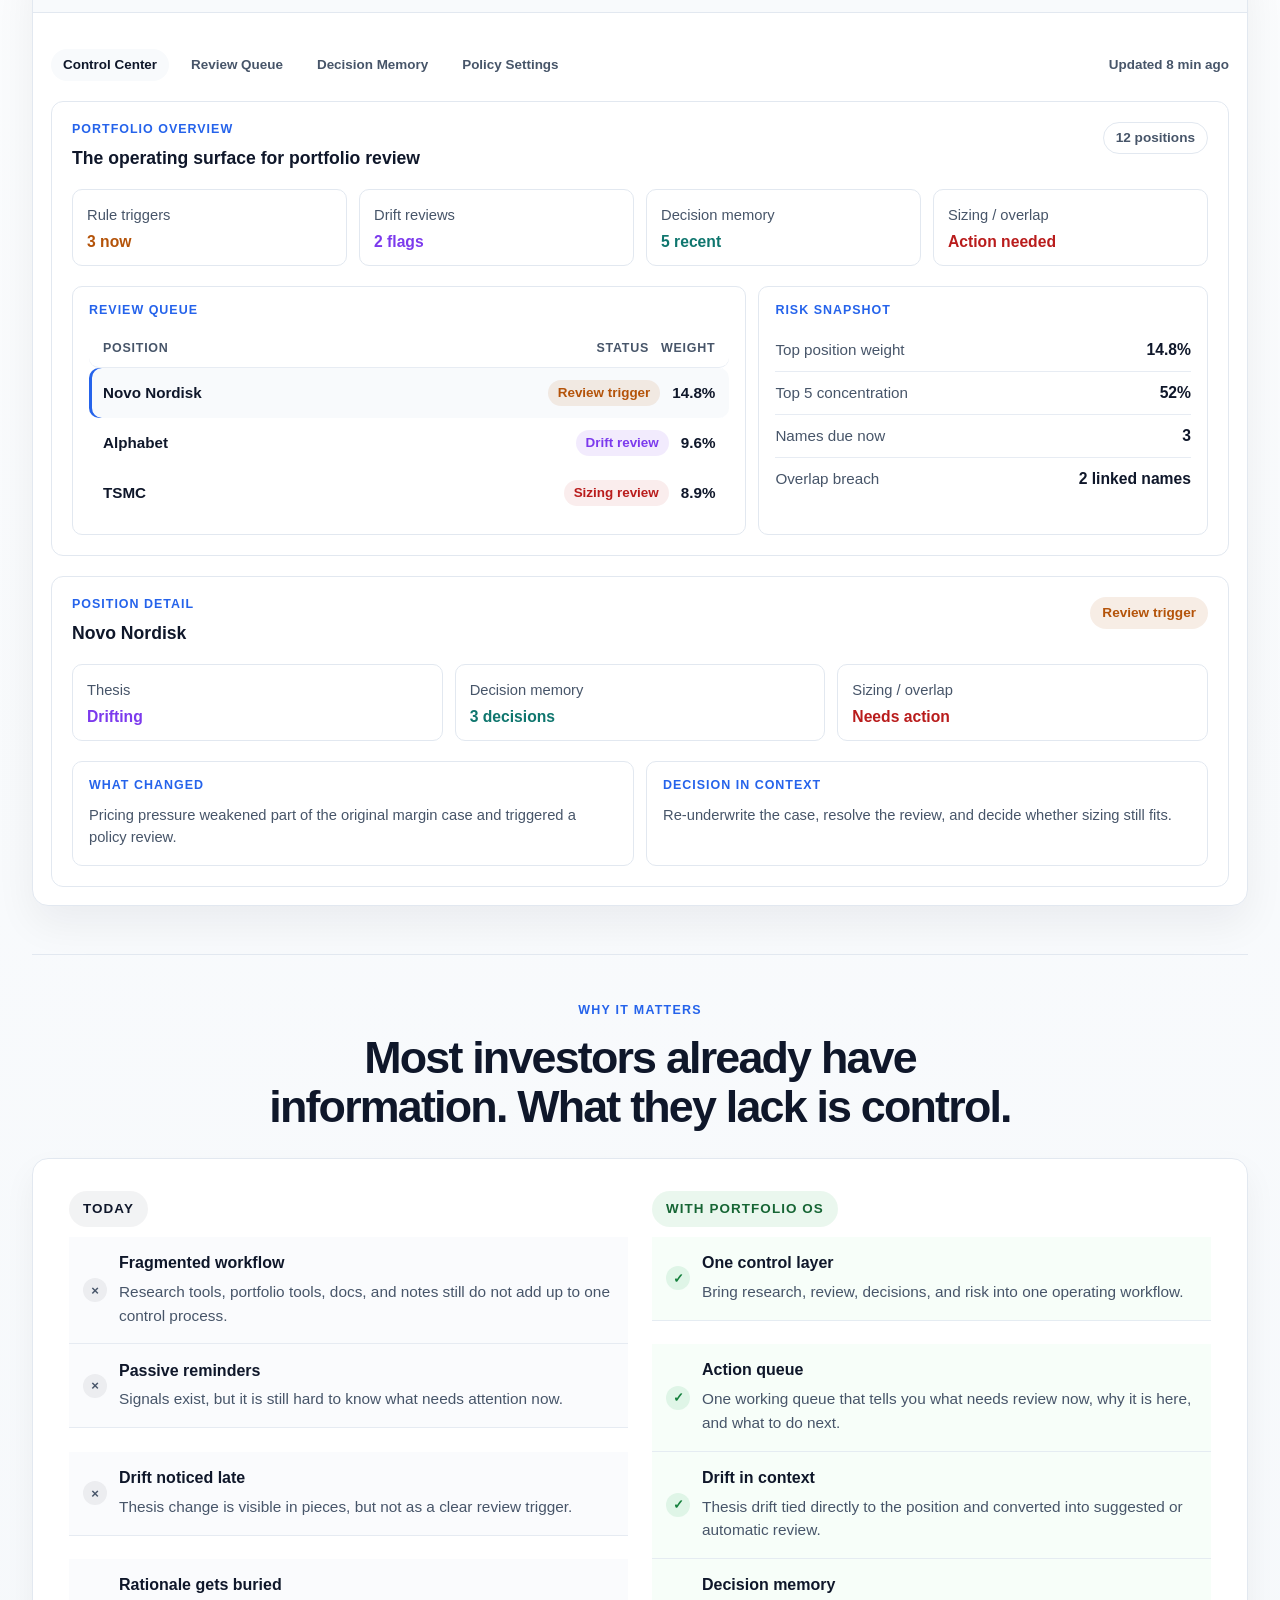
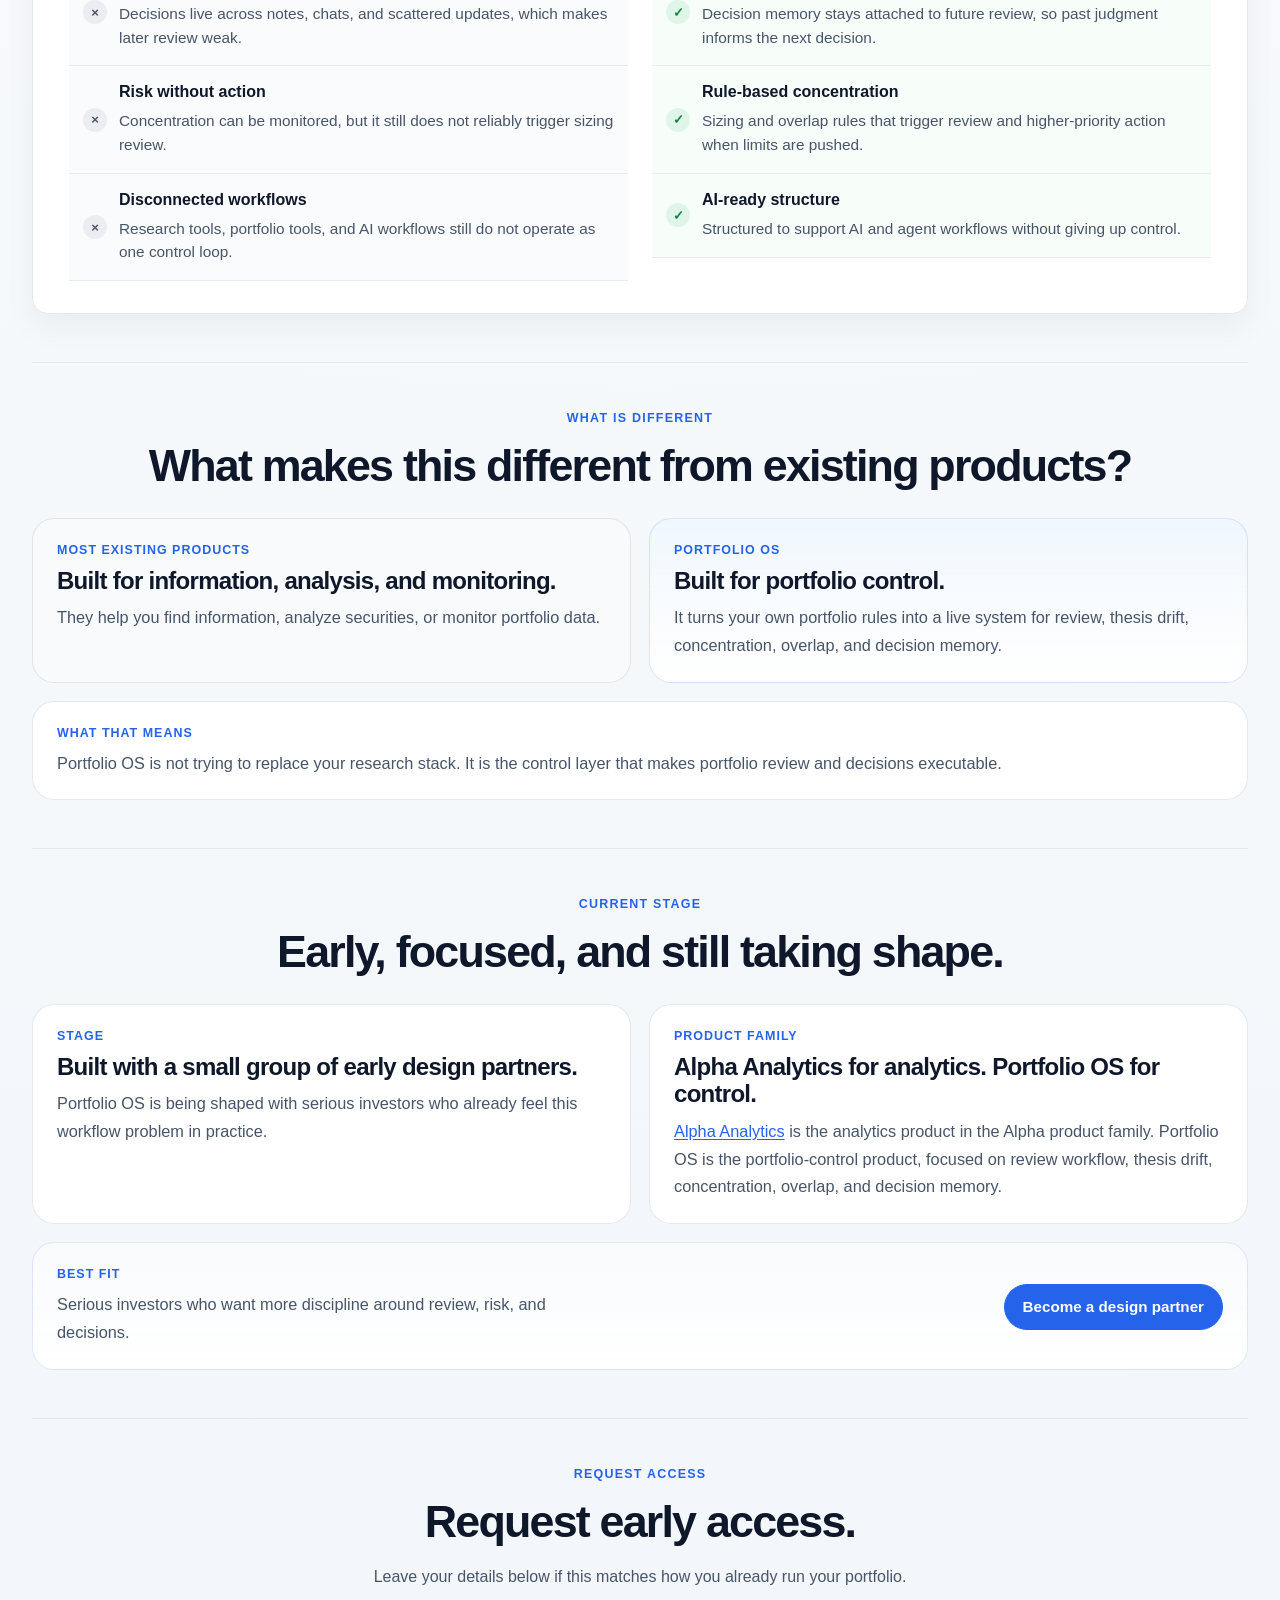
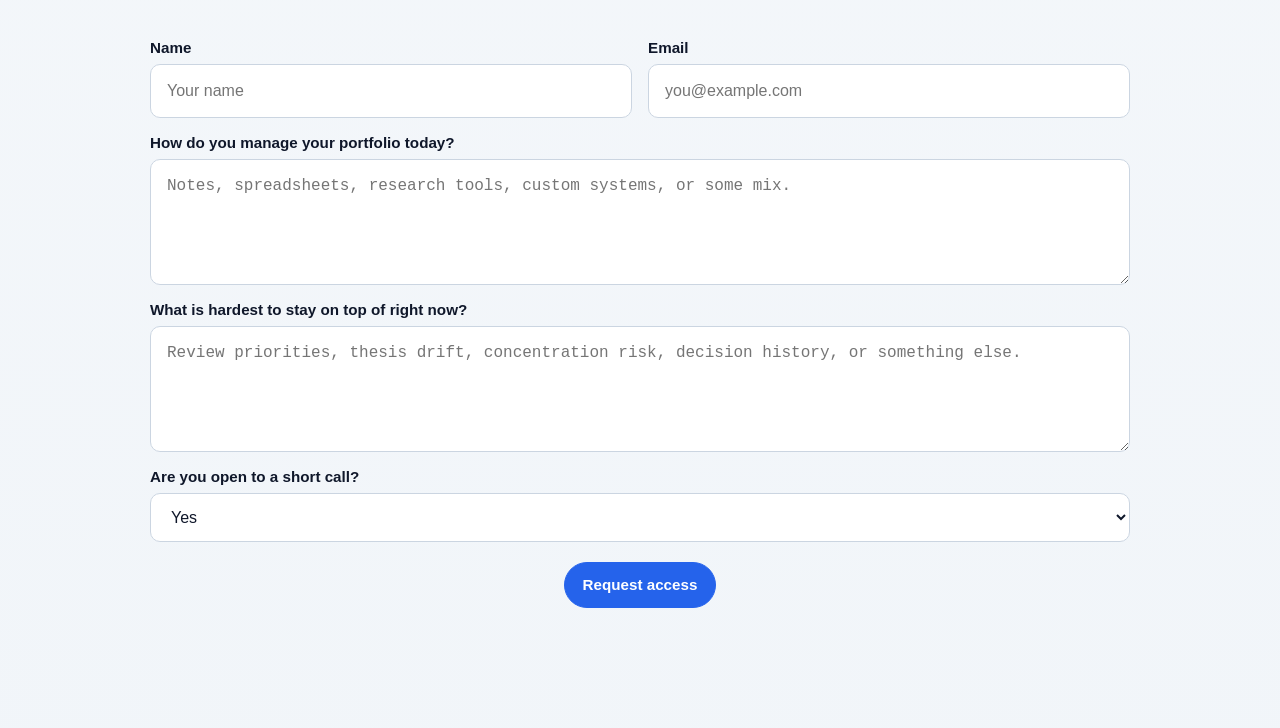
==== commit cd97cb7b: "Add files via upload" ====
--- a/index.html
+++ b/index.html
@@ -3,61 +3,89 @@
   <head>
     <meta charset="UTF-8" />
     <meta name="viewport" content="width=device-width, initial-scale=1.0" />
-    <title>Alpha | Portfolio control for serious investors</title>
+    <title>Portfolio OS | Portfolio control for serious investors</title>
     <meta
       name="description"
-      content="Portfolio control for serious investors. Track what needs attention now, thesis drift, concentration, and decision memory."
+      content="Portfolio OS by Alpha. Portfolio control for serious investors, built around review priorities, thesis drift, concentration, and decision memory."
     />
     <link rel="stylesheet" href="./styles.css" />
   </head>
   <body>
     <main class="page-shell">
       <section class="hero">
-        <div class="eyebrow">Early access for design partners</div>
+        <div class="hero-brand" aria-label="Product brand">
+          <span class="hero-brand-product">Portfolio OS</span>
+          <span class="hero-brand-parent">by Alpha</span>
+        </div>
         <h1>Portfolio control for serious investors.</h1>
-        <p class="hero-subtitle">
-          Turn your own portfolio rules into a live control system for what
-          needs attention now, thesis drift, concentration, and decision memory.
-        </p>
+        <div class="hero-thesis">
+          <p class="hero-subtitle">
+            Turn your portfolio rules into a live control system.
+          </p>
+          <p class="hero-support">
+            <span>Not a research terminal</span>
+            <span>Not an AI stock picker</span>
+          </p>
+        </div>
         <div class="hero-actions">
           <a href="#signup" class="button button-primary">Apply for early access</a>
-          <a href="#workflow" class="button button-secondary">See how it works</a>
-        </div>
-        <p class="hero-note">
-          Not a research terminal. Not an AI stock picker. A control workflow
-          for running a serious portfolio.
-        </p>
-
-        <div class="hero-diagram" aria-label="Portfolio control workflow">
-          <div class="diagram-node">
-            <span class="diagram-label">Monitor</span>
-            <span class="diagram-emphasis diagram-attention">What needs attention</span>
-          </div>
-          <div class="diagram-connector" aria-hidden="true"></div>
-          <div class="diagram-node">
-            <span class="diagram-label">Review</span>
-            <span class="diagram-emphasis diagram-drift">Where the thesis changed</span>
-          </div>
-          <div class="diagram-connector" aria-hidden="true"></div>
-          <div class="diagram-node">
-            <span class="diagram-label">Decide</span>
-            <span class="diagram-emphasis diagram-action">What changed and why</span>
-          </div>
-          <div class="diagram-connector" aria-hidden="true"></div>
-          <div class="diagram-node">
-            <span class="diagram-label">Control risk</span>
-            <span class="diagram-emphasis diagram-risk">When concentration matters</span>
-          </div>
         </div>
       </section>
 
       <section class="section section-divider" id="workflow">
         <div class="section-intro">
           <div class="eyebrow">How it works</div>
-          <h2>A policy-driven control system for the portfolio.</h2>
+          <h2>User-defined policy turns signals into action.</h2>
           <p>
-            User-defined rules turn review, drift, decisions, and concentration
-            into actions you can actually run.
+            You define which signals stay informational, which create reviews,
+            and which move straight into high-priority attention.
+          </p>
+        </div>
+
+        <div class="hero-diagram workflow-loop" aria-label="Portfolio control workflow">
+          <div class="hero-diagram-grid">
+            <div class="diagram-node">
+              <span class="diagram-label">Policy</span>
+              <span class="diagram-text">Define what stays informational, what creates review, and what becomes priority</span>
+            </div>
+            <div class="diagram-node">
+              <span class="diagram-label">Attention</span>
+              <span class="diagram-text">A working queue of ranked review items</span>
+            </div>
+            <div class="diagram-node">
+              <span class="diagram-label">Drift</span>
+              <span class="diagram-text">Signals that become suggested or automatic review</span>
+            </div>
+            <div class="diagram-node">
+              <span class="diagram-label">Decision</span>
+              <span class="diagram-text">Rationale carried forward into future review</span>
+            </div>
+            <div class="diagram-node">
+              <span class="diagram-label">Sizing</span>
+              <span class="diagram-text">Sizing and overlap rules that trigger action</span>
+            </div>
+            <div class="diagram-node">
+              <span class="diagram-label">Feedback</span>
+              <span class="diagram-text">Use outcomes to refine the policy over time</span>
+            </div>
+            <div class="diagram-center-note" aria-hidden="true">
+              <span class="diagram-center-label">Control loop</span>
+              <span class="diagram-center-text">Your rules drive review, action, and feedback.</span>
+            </div>
+            <div class="loop-segment loop-segment-1" aria-hidden="true"></div>
+            <div class="loop-segment loop-segment-2" aria-hidden="true"></div>
+            <div class="loop-segment loop-segment-3" aria-hidden="true"></div>
+            <div class="loop-segment loop-segment-4" aria-hidden="true"></div>
+            <div class="loop-segment loop-segment-5" aria-hidden="true"></div>
+            <div class="loop-segment loop-segment-6" aria-hidden="true"></div>
+          </div>
+        </div>
+
+        <div class="workflow-demo-intro">
+          <p>
+            Below is a simplified product view showing how policy becomes a
+            working queue, how drift becomes review, and how decisions feed
+            future judgment.
           </p>
         </div>
 
@@ -68,10 +96,10 @@
               <span></span>
               <span></span>
             </div>
-            <div class="chrome-title">Alpha Control Workspace</div>
+            <div class="chrome-title">Portfolio OS</div>
             <div class="chrome-actions">
-              <span class="chrome-pill">Portfolio</span>
-              <span class="chrome-pill chrome-pill-muted">Review</span>
+              <span class="chrome-pill">Policy-driven</span>
+              <span class="chrome-pill chrome-pill-muted">Live control</span>
             </div>
           </div>
 
@@ -90,18 +118,18 @@
               <div class="overview-topline">
                 <div>
                   <div class="wireframe-kicker">Portfolio overview</div>
-                  <h3>What needs attention now</h3>
+                  <h3>The operating surface for portfolio review</h3>
                 </div>
                 <div class="overview-badge">12 positions</div>
               </div>
 
               <div class="overview-metrics">
               <div class="metric-card">
-                <span class="metric-label">Action queue</span>
+                <span class="metric-label">Rule triggers</span>
                 <strong class="metric-value metric-value-attention">3 now</strong>
               </div>
               <div class="metric-card">
-                <span class="metric-label">Thesis drift</span>
+                <span class="metric-label">Drift reviews</span>
                 <strong class="metric-value metric-value-drift">2 flags</strong>
                 </div>
                 <div class="metric-card">
@@ -109,7 +137,7 @@
                   <strong class="metric-value metric-value-action">5 recent</strong>
                 </div>
                 <div class="metric-card">
-                  <span class="metric-label">Concentration</span>
+                  <span class="metric-label">Sizing / overlap</span>
                   <strong class="metric-value metric-value-risk">Action needed</strong>
                 </div>
               </div>
@@ -125,23 +153,23 @@
                     </div>
                     <button type="button" class="portfolio-row portfolio-row-button portfolio-row-active" data-position="novo">
                       <span class="portfolio-name">Novo Nordisk</span>
-                      <span class="status-text status-attention">Review now</span>
+                      <span class="status-text status-attention">Review trigger</span>
                       <span class="portfolio-weight">14.8%</span>
                     </button>
                     <button type="button" class="portfolio-row portfolio-row-button" data-position="googl">
                       <span class="portfolio-name">Alphabet</span>
-                      <span class="status-text status-drift">Thesis drift</span>
+                      <span class="status-text status-drift">Drift review</span>
                       <span class="portfolio-weight">9.6%</span>
                     </button>
                     <button type="button" class="portfolio-row portfolio-row-button" data-position="tsmc">
                       <span class="portfolio-name">TSMC</span>
-                      <span class="status-text status-risk">Concentration</span>
+                      <span class="status-text status-risk">Sizing review</span>
                       <span class="portfolio-weight">8.9%</span>
                     </button>
                   </div>
                 </div>
 
-                <div class="portfolio-panel">
+              <div class="portfolio-panel">
                   <div class="wireframe-kicker">Risk snapshot</div>
                   <div class="risk-row">
                     <span>Top position weight</span>
@@ -154,6 +182,10 @@
                   <div class="risk-row">
                     <span>Names due now</span>
                     <strong class="metric-value metric-value-attention">3</strong>
+                  </div>
+                  <div class="risk-row">
+                    <span>Overlap breach</span>
+                    <strong class="metric-value metric-value-risk">2 linked names</strong>
                   </div>
                 </div>
               </div>
@@ -178,7 +210,7 @@
                   <strong id="detail-decisions" class="metric-value metric-value-action">3 decisions</strong>
                 </div>
                 <div class="metric-card">
-                  <span class="metric-label">Concentration</span>
+                  <span class="metric-label">Sizing / overlap</span>
                   <strong id="detail-concentration" class="metric-value metric-value-risk">Needs action</strong>
                 </div>
               </div>
@@ -201,7 +233,7 @@
               <div class="overview-topline">
                 <div>
                   <div class="wireframe-kicker">Review queue</div>
-                  <h3>What needs attention now and why</h3>
+                  <h3>The queue you run the workflow from</h3>
                 </div>
                 <div class="overview-badge">Rule-driven</div>
               </div>
@@ -211,21 +243,21 @@
                     <strong>Novo Nordisk</strong>
                     <span class="status-text status-attention">Review now</span>
                   </div>
-                  <p>Triggered by your review policy after margin-case pressure and elevated position weight.</p>
+                  <p>Auto-created by policy after a review trigger on thesis pressure and elevated sizing.</p>
                 </div>
                 <div class="queue-card">
                   <div class="queue-card-top">
                     <strong>Alphabet</strong>
                     <span class="status-text status-drift">Thesis drift</span>
                   </div>
-                  <p>Drift moved past the user-defined threshold and became a review item.</p>
+                  <p>Drift moved past the user-defined threshold and was promoted into the queue for review.</p>
                 </div>
                 <div class="queue-card">
                   <div class="queue-card-top">
-                    <strong>TSMC</strong>
-                    <span class="status-text status-risk">Concentration</span>
-                  </div>
-                  <p>Position size crossed the sizing rule and was pushed into the action queue.</p>
+                    <strong>TSMC + ASML</strong>
+                    <span class="status-text status-risk">Overlap / sizing</span>
+                  </div>
+                  <p>Exposure and overlap crossed the policy threshold and were pushed into high-priority attention.</p>
                 </div>
               </div>
             </div>
@@ -236,7 +268,7 @@
               <div class="overview-topline">
                 <div>
                   <div class="wireframe-kicker">Decision memory</div>
-                  <h3>Review decisions with the rationale still attached</h3>
+                  <h3>Past decisions carried into future review</h3>
                 </div>
                 <div class="overview-badge">5 recent</div>
               </div>
@@ -251,19 +283,19 @@
                   <span>Mar 18</span>
                   <span>Novo Nordisk</span>
                   <span class="memory-decision">Hold / Review</span>
-                  <span>Margin case weakening; sizing still under review for the next thesis review.</span>
+                  <span>Margin case weakening; carried forward into the next thesis review and sizing decision.</span>
                 </div>
                 <div class="memory-row">
                   <span>Mar 12</span>
                   <span>Alphabet</span>
                   <span class="memory-decision">Trim</span>
-                  <span>Recovery case lagging while better uses of capital appeared for the portfolio.</span>
+                  <span>Recovery case lagging; rationale preserved for the next review of capital allocation.</span>
                 </div>
                 <div class="memory-row">
                   <span>Mar 05</span>
                   <span>TSMC</span>
                   <span class="memory-decision">Hold</span>
-                  <span>Position remains high conviction, but concentration moved closer to the policy limit.</span>
+                  <span>Position remained high conviction, but sizing and overlap moved closer to the policy limit.</span>
                 </div>
               </div>
             </div>
@@ -274,13 +306,14 @@
               <div class="overview-topline">
                 <div>
                   <div class="wireframe-kicker">Policy settings</div>
-                  <h3>Turn your own portfolio rules into a live control system</h3>
+                  <h3>Define the rules that run your control workflow</h3>
                 </div>
                 <div class="overview-badge">User-defined</div>
               </div>
               <p class="mock-panel-intro">
-                This is the control layer: your own review, drift, concentration,
-                and decision rules turned into a system that keeps running.
+                This is configurable by the investor, not hard-coded by the
+                product. You decide which conditions stay informational, which
+                create a review, and which move into higher-priority attention.
               </p>
               <div class="policy-grid">
                 <div class="policy-card">
@@ -306,10 +339,17 @@
                 </div>
                 <div class="policy-card">
                   <div class="policy-card-top">
+                    <strong>Overlap threshold</strong>
+                    <span class="policy-value">High</span>
+                  </div>
+                  <p>Escalate linked exposures when overlap creates a higher-priority review item.</p>
+                </div>
+                <div class="policy-card">
+                  <div class="policy-card-top">
                     <strong>Decision retention</strong>
                     <span class="policy-value">Always on</span>
                   </div>
-                  <p>Keep adds, trims, holds, and exits attached to the position for future review.</p>
+                  <p>Keep adds, trims, holds, and exits attached to the position so future review has context.</p>
                 </div>
               </div>
             </div>
@@ -325,7 +365,7 @@
 
         <div class="compare-band">
           <div class="compare-head compare-head-left">Today</div>
-          <div class="compare-head compare-head-right">With Alpha</div>
+          <div class="compare-head compare-head-right">With Portfolio OS</div>
 
           <div class="compare-item compare-item-negative">
             <div class="compare-copy">
@@ -349,7 +389,7 @@
           <div class="compare-item compare-item-positive">
             <div class="compare-copy">
               <strong>Action queue</strong>
-              <span>One queue that tells you what needs attention now and why.</span>
+              <span>One working queue that tells you what needs review now, why it is here, and what to do next.</span>
             </div>
           </div>
 
@@ -362,7 +402,7 @@
           <div class="compare-item compare-item-positive">
             <div class="compare-copy">
               <strong>Drift in context</strong>
-              <span>Thesis drift tied directly to the position and converted into review.</span>
+              <span>Thesis drift tied directly to the position and converted into suggested or automatic review.</span>
             </div>
           </div>
 
@@ -375,7 +415,7 @@
           <div class="compare-item compare-item-positive">
             <div class="compare-copy">
               <strong>Decision memory</strong>
-              <span>Decision memory stays attached to future review and position context.</span>
+              <span>Decision memory stays attached to future review, so past judgment informs the next decision.</span>
             </div>
           </div>
 
@@ -388,7 +428,7 @@
           <div class="compare-item compare-item-positive">
             <div class="compare-copy">
               <strong>Rule-based concentration</strong>
-              <span>Concentration rules that trigger review and sizing action when limits are pushed.</span>
+              <span>Sizing and overlap rules that trigger review and higher-priority action when limits are pushed.</span>
             </div>
           </div>
 
@@ -401,7 +441,7 @@
           <div class="compare-item compare-item-positive">
             <div class="compare-copy">
               <strong>AI-ready structure</strong>
-              <span>Structured to connect cleanly into AI and agent workflows without losing control.</span>
+              <span>Structured to support AI and agent workflows without giving up control.</span>
             </div>
           </div>
         </div>
@@ -411,19 +451,32 @@
         <div class="section-intro">
           <div class="eyebrow">What is different</div>
           <h2>What makes this different from existing products?</h2>
-          <p>
-            Most investing tools help you find information, analyze securities,
-            or monitor portfolio data.
-          </p>
-          <p>
-            Alpha is built for a different job: turning your own portfolio rules
-            into a live control system for review, thesis drift, concentration,
-            and decision memory.
-          </p>
-          <p>
-            It is not trying to replace your research stack. It is built to make
-            portfolio control executable.
-          </p>
+        </div>
+        <div class="difference-grid" aria-label="How Portfolio OS differs from existing products">
+          <div class="difference-card difference-card-muted">
+            <div class="difference-label">Most existing products</div>
+            <h3>Built for information, analysis, and monitoring.</h3>
+            <p>
+              They help you find information, analyze securities, or monitor
+              portfolio data.
+            </p>
+          </div>
+          <div class="difference-card difference-card-accent">
+            <div class="difference-label">Portfolio OS</div>
+            <h3>Built for portfolio control.</h3>
+            <p>
+              It turns your own portfolio rules into a live system for review,
+              thesis drift, concentration, overlap, and decision memory.
+            </p>
+          </div>
+          <div class="difference-card difference-card-full">
+            <div class="difference-label">What that means</div>
+            <p>
+              Portfolio OS is not trying to replace your research stack. It is
+              the control layer that makes portfolio review and decisions
+              executable.
+            </p>
+          </div>
         </div>
       </section>
 
@@ -431,24 +484,36 @@
         <div class="section-intro">
           <div class="eyebrow">Current stage</div>
           <h2>Early, focused, and still taking shape.</h2>
-          <p>
-            This is an early product for serious investors who already feel
-            this workflow problem in practice.
-          </p>
-          <p>
-            There is already an analytics product at
-            <a href="https://alphaanalytics.org/" class="inline-link">alphaanalytics.org</a>.
-            That product is focused on analytics. Alpha is the next layer:
-            portfolio control, review workflow, thesis drift, concentration,
-            and decision memory.
-          </p>
-        </div>
-        <div class="stage-cta">
-          <p>
-            Good fit: serious investors who want more discipline around review,
-            risk, and decisions.
-          </p>
-          <a href="#signup" class="button button-primary">Become a design partner</a>
+        </div>
+        <div class="stage-grid">
+          <div class="stage-card">
+            <div class="difference-label">Stage</div>
+            <h3>Built with a small group of early design partners.</h3>
+            <p>
+              Portfolio OS is being shaped with serious investors who already
+              feel this workflow problem in practice.
+            </p>
+          </div>
+          <div class="stage-card">
+            <div class="difference-label">Product family</div>
+            <h3>Alpha Analytics for analytics. Portfolio OS for control.</h3>
+            <p>
+              <a href="https://alphaanalytics.org/" class="inline-link">Alpha Analytics</a>
+              is the analytics product in the Alpha product family. Portfolio OS
+              is the portfolio-control product, focused on review workflow,
+              thesis drift, concentration, overlap, and decision memory.
+            </p>
+          </div>
+          <div class="stage-card stage-card-cta">
+            <div>
+              <div class="difference-label">Best fit</div>
+              <p>
+                Serious investors who want more discipline around review, risk,
+                and decisions.
+              </p>
+            </div>
+            <a href="#signup" class="button button-primary">Become a design partner</a>
+          </div>
         </div>
       </section>
 
@@ -463,7 +528,7 @@
           action="https://formspree.io/f/mdawbgey"
           method="POST"
         >
-          <input type="hidden" name="_subject" value="New Alpha early access request" />
+          <input type="hidden" name="_subject" value="New Portfolio OS early access request" />
           <input type="hidden" name="_next" value="./thank-you.html" />
           <input type="hidden" name="_captcha" value="false" />
           <div class="form-grid">
--- a/styles.css
+++ b/styles.css
@@ -24,13 +24,47 @@
 
 html {
   scroll-behavior: smooth;
+  background: #f8fbff;
 }
 
 body {
-  margin: 0;
-  background: var(--bg);
+  position: relative;
+  margin: 0;
+  background:
+    radial-gradient(circle at top, rgba(255, 255, 255, 0.98), rgba(248, 250, 252, 0.94) 46%, rgba(241, 245, 249, 0.96) 100%);
   color: var(--text);
   font-family: -apple-system, BlinkMacSystemFont, "Segoe UI", Roboto, Helvetica, Arial, sans-serif;
+  overflow-x: hidden;
+}
+
+body::before,
+body::after {
+  content: "";
+  position: fixed;
+  inset: 0;
+  pointer-events: none;
+}
+
+body::before {
+  z-index: 0;
+  background:
+    linear-gradient(rgba(37, 99, 235, 0.035) 1px, transparent 1px),
+    linear-gradient(90deg, rgba(37, 99, 235, 0.035) 1px, transparent 1px);
+  background-size: 72px 72px;
+  mask-image: radial-gradient(circle at center, black 18%, transparent 82%);
+  opacity: 0.55;
+}
+
+body::after {
+  z-index: 0;
+  background:
+    radial-gradient(circle at 16% 22%, rgba(37, 99, 235, 0.12), transparent 26%),
+    radial-gradient(circle at 82% 18%, rgba(124, 58, 237, 0.09), transparent 22%),
+    radial-gradient(circle at 70% 78%, rgba(15, 118, 110, 0.08), transparent 20%),
+    radial-gradient(circle at 18% 74%, rgba(37, 99, 235, 0.08), transparent 18%);
+  filter: blur(22px);
+  opacity: 0.95;
+  animation: ambientDrift 22s ease-in-out infinite alternate;
 }
 
 a {
@@ -45,14 +79,58 @@
 }
 
 .page-shell {
+  position: relative;
+  z-index: 1;
   width: min(1600px, calc(100% - 64px));
   margin: 0 auto;
   padding: 0 0 72px;
 }
 
+@keyframes ambientDrift {
+  0% {
+    transform: translate3d(0, 0, 0) scale(1);
+  }
+  50% {
+    transform: translate3d(1.5%, -1.25%, 0) scale(1.04);
+  }
+  100% {
+    transform: translate3d(-1.5%, 1.5%, 0) scale(1.02);
+  }
+}
+
 .hero {
   padding: 88px 0 56px;
   text-align: center;
+}
+
+.hero-brand {
+  display: inline-flex;
+  align-items: center;
+  gap: 12px;
+  margin-bottom: 22px;
+  padding: 12px 18px;
+  border: 1px solid rgba(20, 33, 61, 0.12);
+  border-radius: 999px;
+  background: linear-gradient(180deg, rgba(255, 255, 255, 0.98), rgba(241, 245, 249, 0.92));
+  box-shadow: 0 10px 24px rgba(15, 23, 42, 0.06);
+}
+
+.hero-brand-product {
+  color: var(--text);
+  font-size: 1.2rem;
+  font-weight: 800;
+  letter-spacing: -0.03em;
+}
+
+.hero-brand-parent {
+  display: inline-flex;
+  align-items: center;
+  padding: 5px 10px;
+  border-radius: 999px;
+  background: rgba(37, 99, 235, 0.08);
+  color: var(--accent);
+  font-size: 0.95rem;
+  font-weight: 700;
 }
 
 .eyebrow {
@@ -81,12 +159,24 @@
   font-weight: 800;
 }
 
+.hero-thesis {
+  display: grid;
+  gap: 14px;
+  max-width: 1100px;
+  margin: 24px auto 0;
+  padding: 22px 26px;
+  border: 1px solid rgba(20, 33, 61, 0.1);
+  border-radius: 24px;
+  background: linear-gradient(180deg, rgba(248, 250, 252, 0.96), rgba(255, 255, 255, 0.98));
+}
+
 .hero-subtitle {
-  max-width: 1360px;
-  margin: 20px auto 0;
-  color: var(--muted);
-  font-size: 1.1rem;
-  line-height: 1.65;
+  max-width: none;
+  margin: 0;
+  color: var(--text);
+  font-size: 1.32rem;
+  font-weight: 600;
+  line-height: 1.55;
   text-align: center;
 }
 
@@ -98,76 +188,330 @@
   margin-top: 28px;
 }
 
-.hero-note {
-  margin-top: 16px;
-  color: var(--muted);
-  font-size: 0.95rem;
+.hero-support {
+  display: flex;
+  justify-content: center;
+  gap: 10px;
+  flex-wrap: wrap;
+  margin: 0;
+  max-width: none;
+  color: var(--muted);
+  font-size: 1rem;
+  line-height: 1.5;
   text-align: center;
 }
 
+.hero-support span {
+  display: inline-flex;
+  align-items: center;
+  min-height: 38px;
+  padding: 8px 12px;
+  border-radius: 999px;
+  background: rgba(255, 255, 255, 0.92);
+  border: 1px solid rgba(20, 33, 61, 0.08);
+}
+
+.difference-grid {
+  display: grid;
+  grid-template-columns: repeat(2, minmax(0, 1fr));
+  gap: 18px;
+  align-items: stretch;
+}
+
+.difference-card {
+  padding: 24px 24px 22px;
+  border: 1px solid rgba(20, 33, 61, 0.1);
+  border-radius: 22px;
+  background: rgba(255, 255, 255, 0.94);
+}
+
+.difference-card h3 {
+  margin: 0 0 10px;
+  color: var(--text);
+  font-size: 1.5rem;
+  line-height: 1.15;
+  letter-spacing: -0.03em;
+}
+
+.difference-card p {
+  margin: 0;
+  color: var(--muted);
+  font-size: 1.02rem;
+  line-height: 1.7;
+}
+
+.difference-card-muted {
+  background: rgba(248, 250, 252, 0.95);
+}
+
+.difference-card-accent {
+  border-color: rgba(37, 99, 235, 0.16);
+  background: linear-gradient(180deg, rgba(239, 246, 255, 0.88), rgba(255, 255, 255, 0.98));
+}
+
+.difference-card-full {
+  grid-column: 1 / -1;
+}
+
+.stage-grid {
+  display: grid;
+  grid-template-columns: repeat(2, minmax(0, 1fr));
+  gap: 18px;
+  align-items: stretch;
+}
+
+.stage-card {
+  padding: 24px 24px 22px;
+  border: 1px solid rgba(20, 33, 61, 0.1);
+  border-radius: 22px;
+  background: rgba(255, 255, 255, 0.94);
+}
+
+.stage-card h3 {
+  margin: 0 0 10px;
+  color: var(--text);
+  font-size: 1.5rem;
+  line-height: 1.15;
+  letter-spacing: -0.03em;
+}
+
+.stage-card p {
+  margin: 0;
+  color: var(--muted);
+  font-size: 1.02rem;
+  line-height: 1.7;
+}
+
+.stage-card-cta {
+  grid-column: 1 / -1;
+  display: flex;
+  align-items: center;
+  justify-content: space-between;
+  gap: 18px;
+  border-color: rgba(37, 99, 235, 0.14);
+  background: linear-gradient(180deg, rgba(248, 250, 252, 0.96), rgba(255, 255, 255, 0.98));
+}
+
+.stage-card-cta p {
+  max-width: 58ch;
+}
+
+.difference-label {
+  margin-bottom: 10px;
+  color: var(--accent);
+  font-size: 0.78rem;
+  font-weight: 700;
+  letter-spacing: 0.08em;
+  text-transform: uppercase;
+}
+
 .hero-diagram {
   display: grid;
-  grid-template-columns: minmax(0, 1fr) auto minmax(0, 1fr) auto minmax(0, 1fr) auto minmax(0, 1fr);
-  gap: 16px;
-  align-items: center;
-  max-width: 100%;
+  gap: 18px;
+  max-width: 720px;
   margin: 40px auto 0;
-  padding: 28px 32px;
+  padding: 14px 12px 12px;
   background: var(--bg-soft);
   border: 1px solid var(--line);
   border-radius: 14px;
 }
 
+.workflow-loop {
+  margin-top: 18px;
+}
+
+.hero-diagram-header {
+  display: grid;
+  gap: 8px;
+  justify-items: center;
+  text-align: center;
+}
+
+.hero-diagram-kicker {
+  color: var(--accent);
+  font-size: 0.78rem;
+  font-weight: 700;
+  letter-spacing: 0.08em;
+  text-transform: uppercase;
+}
+
+.hero-diagram-header p {
+  margin: 0;
+  max-width: 72ch;
+  color: var(--muted);
+  font-size: 1rem;
+  line-height: 1.6;
+}
+
+.hero-diagram-grid {
+  display: grid;
+  position: relative;
+  width: min(100%, 620px);
+  aspect-ratio: 1 / 1;
+  margin: 0 auto;
+}
+
+.hero-diagram-grid::before {
+  content: none;
+}
+
+.loop-segment {
+  position: absolute;
+  inset: 50%;
+  width: 50%;
+  height: 50%;
+  transform: translate(-50%, -50%) rotate(0deg);
+  border: 2px solid transparent;
+  border-radius: 50%;
+  border-top-color: rgba(37, 99, 235, 0.22);
+  pointer-events: none;
+  z-index: 0;
+}
+
+.loop-segment::after {
+  content: "";
+  position: absolute;
+  top: -7px;
+  left: 50%;
+  width: 10px;
+  height: 10px;
+  border-top: 2px solid rgba(37, 99, 235, 0.3);
+  border-right: 2px solid rgba(37, 99, 235, 0.3);
+  transform: translateX(-50%) rotate(45deg);
+}
+
 .diagram-node {
+  position: relative;
+  position: absolute;
+  z-index: 1;
+  display: grid;
+  gap: 10px;
+  width: 172px;
+  min-height: 86px;
+  padding: 13px 13px;
+  border: 1px solid rgba(20, 33, 61, 0.08);
+  border-radius: 18px;
+  background: rgba(255, 255, 255, 0.92);
   text-align: left;
+  box-shadow: 0 10px 24px rgba(15, 23, 42, 0.04);
+}
+
+.diagram-center-note {
+  position: absolute;
+  inset: 50%;
+  z-index: 1;
+  display: flex;
+  flex-direction: column;
+  align-items: center;
+  justify-content: center;
+  gap: 6px;
+  width: 140px;
+  min-height: 90px;
+  margin: 0;
+  transform: translate(-50%, -50%);
+  text-align: center;
+}
+
+.diagram-center-label {
+  display: block;
+  margin: 0;
+  color: var(--accent);
+  font-size: 0.82rem;
+  font-weight: 700;
+  letter-spacing: 0.08em;
+  text-transform: uppercase;
+}
+
+.diagram-center-text {
+  display: block;
+  margin: 0;
+  color: var(--muted);
+  font-size: 0.96rem;
+  line-height: 1.45;
+}
+
+.hero-diagram-grid > .diagram-node:nth-child(1) {
+  top: 6%;
+  left: 50%;
+  transform: translateX(-50%);
+}
+
+.hero-diagram-grid > .diagram-node:nth-child(2) {
+  top: 23%;
+  right: 6%;
+}
+
+.hero-diagram-grid > .diagram-node:nth-child(3) {
+  bottom: 23%;
+  right: 6%;
+}
+
+.hero-diagram-grid > .diagram-node:nth-child(4) {
+  bottom: 6%;
+  left: 50%;
+  transform: translateX(-50%);
+}
+
+.hero-diagram-grid > .diagram-node:nth-child(5) {
+  bottom: 23%;
+  left: 6%;
+}
+
+.hero-diagram-grid > .diagram-node:nth-child(6) {
+  top: 23%;
+  left: 6%;
+}
+
+.loop-segment-1 {
+  transform: translate(-50%, -50%) rotate(-90deg);
+}
+
+.loop-segment-2 {
+  transform: translate(-50%, -50%) rotate(-30deg);
+}
+
+.loop-segment-3 {
+  transform: translate(-50%, -50%) rotate(30deg);
+}
+
+.loop-segment-4 {
+  transform: translate(-50%, -50%) rotate(90deg);
+}
+
+.loop-segment-5 {
+  transform: translate(-50%, -50%) rotate(150deg);
+}
+
+.loop-segment-6 {
+  transform: translate(-50%, -50%) rotate(210deg);
 }
 
 .diagram-label {
   display: block;
-  margin-bottom: 10px;
-  color: var(--accent);
-  font-size: 0.78rem;
-  font-weight: 700;
-  letter-spacing: 0.08em;
-  text-transform: uppercase;
-}
-
-.diagram-emphasis {
-  display: inline-flex;
-  align-items: center;
-  width: fit-content;
-  min-height: 30px;
-  padding: 0 12px;
-  border-radius: 999px;
+  margin-bottom: 0;
+  color: var(--text);
+  font-size: 1rem;
+  font-weight: 800;
+  letter-spacing: -0.02em;
+}
+
+.diagram-text {
+  color: var(--muted);
   font-size: 0.96rem;
-  line-height: 1.45;
-  font-weight: 600;
-}
-
-.diagram-attention {
-  background: var(--attention-soft);
-  color: var(--attention);
-}
-
-.diagram-drift {
-  background: var(--drift-soft);
-  color: var(--drift);
-}
-
-.diagram-action {
-  background: var(--action-soft);
-  color: var(--action);
-}
-
-.diagram-risk {
-  background: var(--risk-soft);
-  color: var(--risk);
-}
-
-.diagram-connector {
-  width: 32px;
-  height: 1px;
-  background: var(--line-strong);
+  line-height: 1.55;
+}
+
+.workflow-demo-intro {
+  max-width: 980px;
+  margin: 28px auto 18px;
+  text-align: center;
+}
+
+.workflow-demo-intro p {
+  margin: 0;
+  color: var(--muted);
+  font-size: 1rem;
+  line-height: 1.65;
 }
 
 .button {
@@ -435,8 +779,9 @@
   grid-template-columns: minmax(0, 1.2fr) auto auto;
   gap: 12px;
   align-items: center;
-  padding: 12px 0;
+  padding: 12px 14px;
   border-bottom: 1px solid rgba(226, 232, 240, 0.8);
+  border-radius: 10px;
 }
 
 .portfolio-row-button {
@@ -460,11 +805,12 @@
 }
 
 .portfolio-row-active {
-  background: rgba(248, 250, 252, 0.7);
+  background: rgba(248, 250, 252, 0.95);
+  box-shadow: inset 3px 0 0 var(--accent);
 }
 
 .portfolio-row-button:hover {
-  background: rgba(248, 250, 252, 0.85);
+  background: rgba(248, 250, 252, 0.82);
 }
 
 .portfolio-name,
@@ -580,6 +926,16 @@
 .status-pill-attention {
   background: var(--attention-soft);
   color: var(--attention);
+}
+
+.status-pill-drift {
+  background: var(--drift-soft);
+  color: var(--drift);
+}
+
+.status-pill-risk {
+  background: var(--risk-soft);
+  color: var(--risk);
 }
 
 .wireframe-metrics {
@@ -915,4 +1271,71 @@
   .hero {
     padding: 72px 0 40px;
   }
-}
+
+  .hero-brand {
+    gap: 10px;
+    padding: 10px 14px;
+  }
+
+  .hero-brand-product {
+    font-size: 1.05rem;
+  }
+
+  .hero-brand-parent {
+    font-size: 0.88rem;
+  }
+
+  .hero-diagram-grid {
+    display: grid;
+    width: 100%;
+    aspect-ratio: auto;
+    margin-top: 0;
+    grid-template-columns: 1fr;
+    gap: 14px;
+  }
+
+  .hero-diagram-grid::before {
+    display: none;
+  }
+
+  .diagram-node {
+    position: relative;
+    width: 100%;
+    min-height: 0;
+  }
+
+  .hero-diagram-grid > .diagram-node:nth-child(1),
+  .hero-diagram-grid > .diagram-node:nth-child(2),
+  .hero-diagram-grid > .diagram-node:nth-child(3),
+  .hero-diagram-grid > .diagram-node:nth-child(4),
+  .hero-diagram-grid > .diagram-node:nth-child(5),
+  .hero-diagram-grid > .diagram-node:nth-child(6) {
+    top: auto;
+    right: auto;
+    bottom: auto;
+    left: auto;
+    transform: none;
+  }
+
+  .diagram-center-note {
+    display: none;
+  }
+
+  .difference-grid {
+    grid-template-columns: 1fr;
+  }
+
+  .difference-card-full {
+    grid-column: auto;
+  }
+
+  .stage-grid {
+    grid-template-columns: 1fr;
+  }
+
+  .stage-card-cta {
+    grid-column: auto;
+    flex-direction: column;
+    align-items: flex-start;
+  }
+}
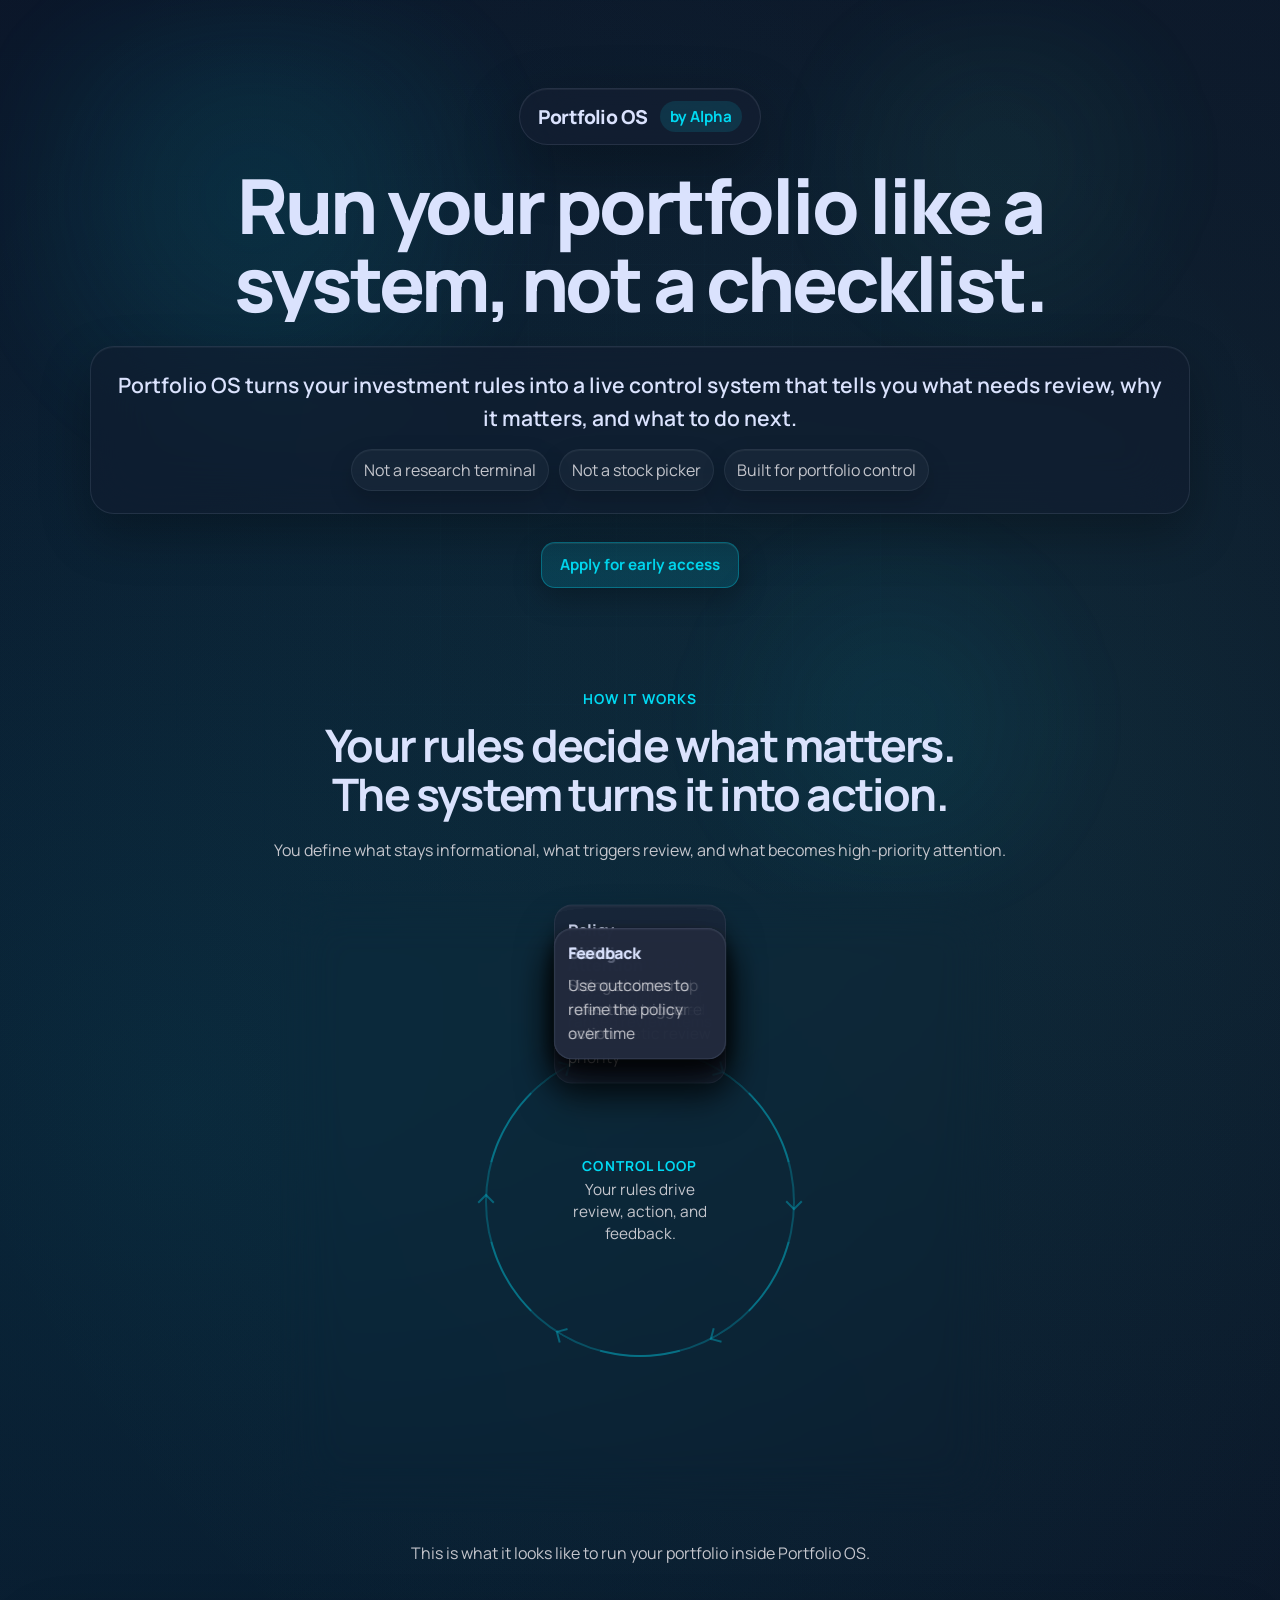
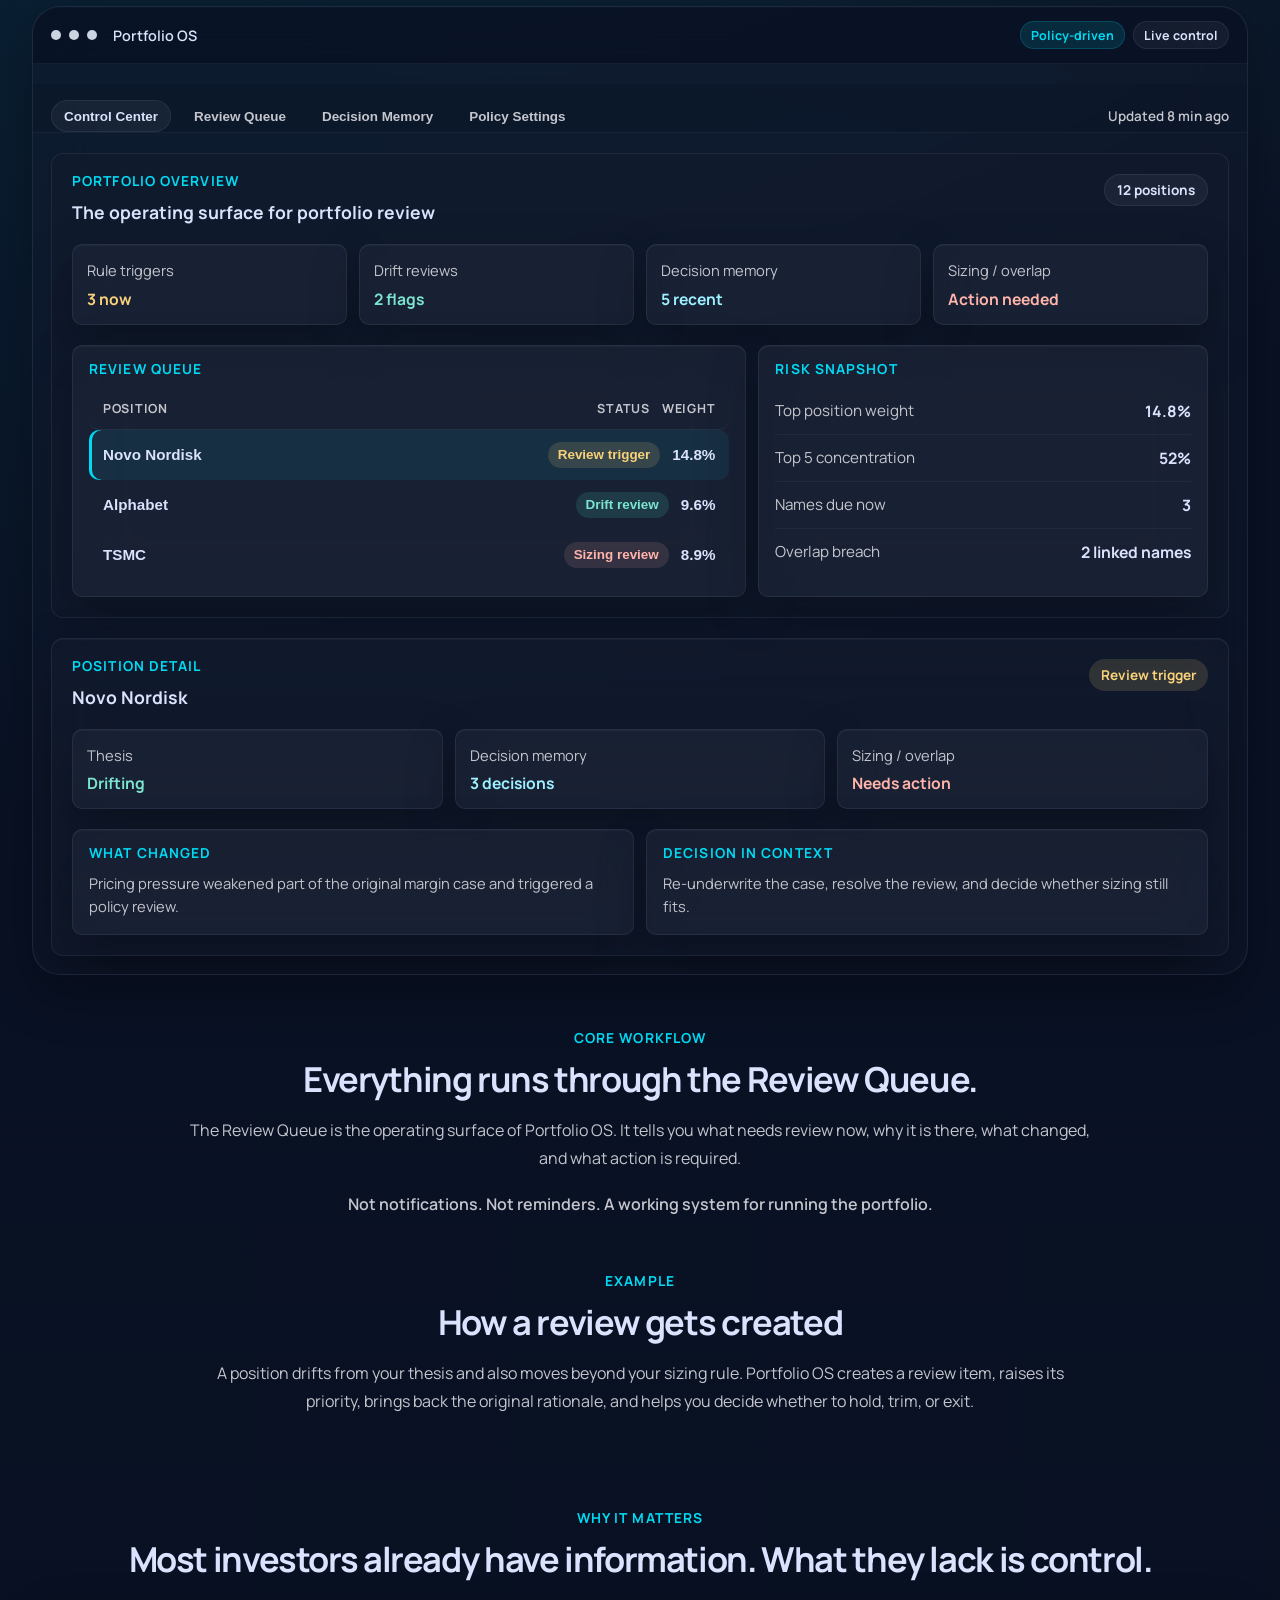
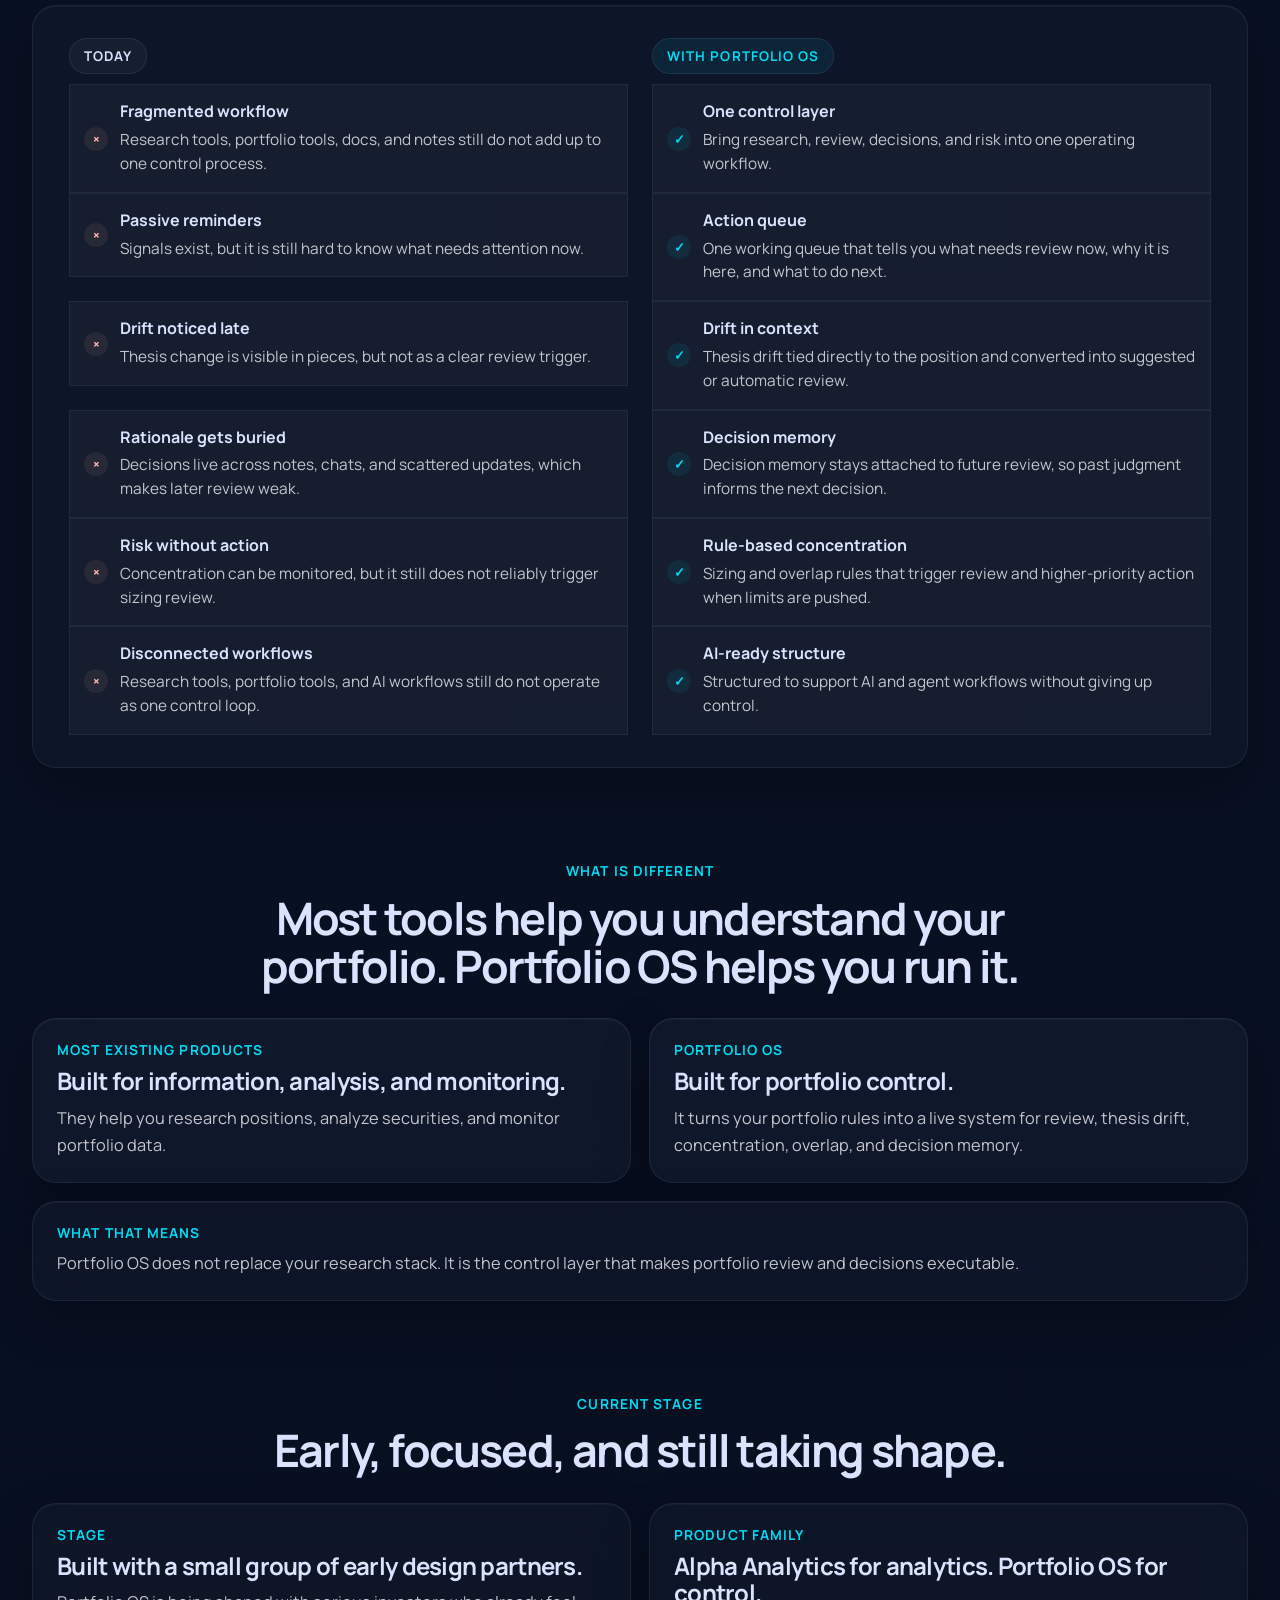
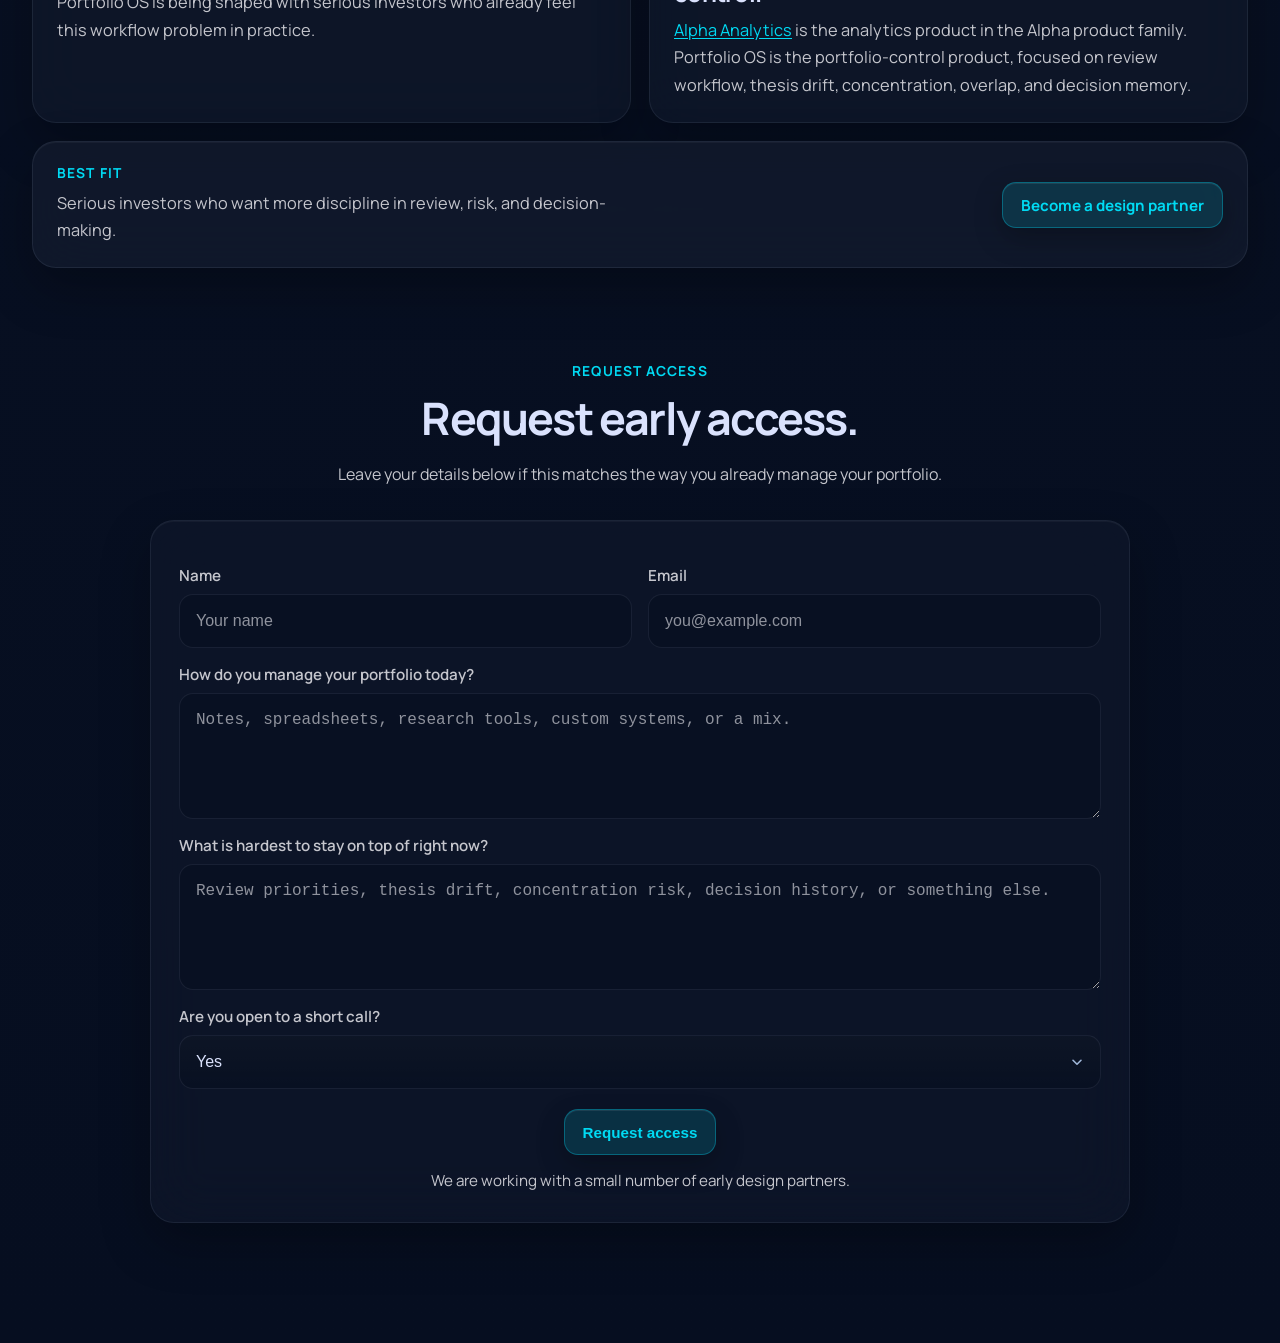
==== commit 3acd83e1: "Add files via upload" ====
--- a/index.html
+++ b/index.html
@@ -1,463 +1,519 @@
-<!doctype html>
-<html lang="en">
-  <head>
-    <meta charset="UTF-8" />
-    <meta name="viewport" content="width=device-width, initial-scale=1.0" />
-    <title>Portfolio OS | Portfolio control for serious investors</title>
+<!doctype html>
+<html lang="en">
+  <head>
+    <meta charset="UTF-8" />
+    <meta name="viewport" content="width=device-width, initial-scale=1.0" />
+    <title>Portfolio OS | Portfolio control for serious investors</title>
     <meta
       name="description"
       content="Portfolio OS by Alpha. Portfolio control for serious investors, built around review priorities, thesis drift, concentration, and decision memory."
     />
+    <link rel="preconnect" href="https://fonts.googleapis.com" />
+    <link rel="preconnect" href="https://fonts.gstatic.com" crossorigin />
+    <link
+      href="https://fonts.googleapis.com/css2?family=Manrope:wght@400;500;600;700;800&display=swap"
+      rel="stylesheet"
+    />
     <link rel="stylesheet" href="./styles.css" />
   </head>
-  <body>
-    <main class="page-shell">
-      <section class="hero">
-        <div class="hero-brand" aria-label="Product brand">
-          <span class="hero-brand-product">Portfolio OS</span>
-          <span class="hero-brand-parent">by Alpha</span>
-        </div>
-        <h1>Portfolio control for serious investors.</h1>
+  <body>
+    <main class="page-shell">
+      <section class="hero">
+        <div class="hero-brand" aria-label="Product brand">
+          <span class="hero-brand-product">Portfolio OS</span>
+          <span class="hero-brand-parent">by Alpha</span>
+        </div>
+        <h1>Run your portfolio like a system, not a checklist.</h1>
         <div class="hero-thesis">
           <p class="hero-subtitle">
-            Turn your portfolio rules into a live control system.
+            Portfolio OS turns your investment rules into a live control system that tells you what needs review, why it matters, and what to do next.
           </p>
           <p class="hero-support">
             <span>Not a research terminal</span>
-            <span>Not an AI stock picker</span>
-          </p>
-        </div>
-        <div class="hero-actions">
-          <a href="#signup" class="button button-primary">Apply for early access</a>
-        </div>
-      </section>
-
-      <section class="section section-divider" id="workflow">
+            <span>Not a stock picker</span>
+            <span>Built for portfolio control</span>
+          </p>
+        </div>
+        <div class="hero-actions">
+          <a href="#signup" class="button button-primary">Apply for early access</a>
+        </div>
+      </section>
+
+      <section class="section section-divider" id="workflow">
         <div class="section-intro">
           <div class="eyebrow">How it works</div>
-          <h2>User-defined policy turns signals into action.</h2>
+          <h2>Your rules decide what matters. The system turns it into action.</h2>
           <p>
-            You define which signals stay informational, which create reviews,
-            and which move straight into high-priority attention.
-          </p>
-        </div>
-
+            You define what stays informational, what triggers review, and what
+            becomes high-priority attention.
+          </p>
+        </div>
+
         <div class="hero-diagram workflow-loop" aria-label="Portfolio control workflow">
           <div class="hero-diagram-grid">
-            <div class="diagram-node">
-              <span class="diagram-label">Policy</span>
-              <span class="diagram-text">Define what stays informational, what creates review, and what becomes priority</span>
-            </div>
-            <div class="diagram-node">
-              <span class="diagram-label">Attention</span>
-              <span class="diagram-text">A working queue of ranked review items</span>
-            </div>
-            <div class="diagram-node">
-              <span class="diagram-label">Drift</span>
-              <span class="diagram-text">Signals that become suggested or automatic review</span>
-            </div>
-            <div class="diagram-node">
-              <span class="diagram-label">Decision</span>
-              <span class="diagram-text">Rationale carried forward into future review</span>
-            </div>
-            <div class="diagram-node">
-              <span class="diagram-label">Sizing</span>
-              <span class="diagram-text">Sizing and overlap rules that trigger action</span>
-            </div>
-            <div class="diagram-node">
-              <span class="diagram-label">Feedback</span>
-              <span class="diagram-text">Use outcomes to refine the policy over time</span>
+            <div class="loop-ring" aria-hidden="true">
+              <div class="loop-segment loop-segment-1"></div>
+              <div class="loop-segment loop-segment-2"></div>
+              <div class="loop-segment loop-segment-3"></div>
+              <div class="loop-segment loop-segment-4"></div>
+              <div class="loop-segment loop-segment-5"></div>
+              <div class="loop-segment loop-segment-6"></div>
+            </div>
+            <div class="orbit orbit-1">
+              <div class="diagram-node-frame">
+                <div class="diagram-node">
+                  <span class="diagram-label">Policy</span>
+                  <span class="diagram-text">Define what stays informational, what creates review, and what becomes priority</span>
+                </div>
+              </div>
+            </div>
+            <div class="orbit orbit-2">
+              <div class="diagram-node-frame">
+                <div class="diagram-node">
+                  <span class="diagram-label">Attention</span>
+                  <span class="diagram-text">A working queue of ranked review items</span>
+                </div>
+              </div>
+            </div>
+            <div class="orbit orbit-3">
+              <div class="diagram-node-frame">
+                <div class="diagram-node">
+                  <span class="diagram-label">Drift</span>
+                  <span class="diagram-text">Signals that become suggested or automatic review</span>
+                </div>
+              </div>
+            </div>
+            <div class="orbit orbit-4">
+              <div class="diagram-node-frame">
+                <div class="diagram-node">
+                  <span class="diagram-label">Decision</span>
+                  <span class="diagram-text">Rationale carried forward into future review</span>
+                </div>
+              </div>
+            </div>
+            <div class="orbit orbit-5">
+              <div class="diagram-node-frame">
+                <div class="diagram-node">
+                  <span class="diagram-label">Sizing</span>
+                  <span class="diagram-text">Sizing and overlap rules that trigger action</span>
+                </div>
+              </div>
+            </div>
+            <div class="orbit orbit-6">
+              <div class="diagram-node-frame">
+                <div class="diagram-node">
+                  <span class="diagram-label">Feedback</span>
+                  <span class="diagram-text">Use outcomes to refine the policy over time</span>
+                </div>
+              </div>
             </div>
             <div class="diagram-center-note" aria-hidden="true">
               <span class="diagram-center-label">Control loop</span>
               <span class="diagram-center-text">Your rules drive review, action, and feedback.</span>
             </div>
-            <div class="loop-segment loop-segment-1" aria-hidden="true"></div>
-            <div class="loop-segment loop-segment-2" aria-hidden="true"></div>
-            <div class="loop-segment loop-segment-3" aria-hidden="true"></div>
-            <div class="loop-segment loop-segment-4" aria-hidden="true"></div>
-            <div class="loop-segment loop-segment-5" aria-hidden="true"></div>
-            <div class="loop-segment loop-segment-6" aria-hidden="true"></div>
           </div>
         </div>
-
+
         <div class="workflow-demo-intro">
           <p>
-            Below is a simplified product view showing how policy becomes a
-            working queue, how drift becomes review, and how decisions feed
-            future judgment.
-          </p>
+            This is what it looks like to run your portfolio inside Portfolio OS.
+          </p>
+        </div>
+
+        <div class="product-wireframe" aria-label="Simplified product view">
+          <div class="app-chrome">
+            <div class="chrome-dots" aria-hidden="true">
+              <span></span>
+              <span></span>
+              <span></span>
+            </div>
+            <div class="chrome-title">Portfolio OS</div>
+            <div class="chrome-actions">
+              <span class="chrome-pill">Policy-driven</span>
+              <span class="chrome-pill chrome-pill-muted">Live control</span>
+            </div>
+          </div>
+
+          <div class="app-toolbar">
+            <div class="toolbar-tabs">
+              <button type="button" class="toolbar-tab toolbar-tab-active" data-view="control">Control Center</button>
+              <button type="button" class="toolbar-tab" data-view="queue">Review Queue</button>
+              <button type="button" class="toolbar-tab" data-view="memory">Decision Memory</button>
+              <button type="button" class="toolbar-tab" data-view="policy">Policy Settings</button>
+            </div>
+            <div class="toolbar-meta">Updated 8 min ago</div>
+          </div>
+
+          <div class="mock-view mock-view-active" data-view-panel="control">
+            <div class="portfolio-overview">
+              <div class="overview-topline">
+                <div>
+                  <div class="wireframe-kicker">Portfolio overview</div>
+                  <h3>The operating surface for portfolio review</h3>
+                </div>
+                <div class="overview-badge">12 positions</div>
+              </div>
+
+              <div class="overview-metrics">
+              <div class="metric-card">
+                <span class="metric-label">Rule triggers</span>
+                <strong class="metric-value metric-value-attention">3 now</strong>
+              </div>
+              <div class="metric-card">
+                <span class="metric-label">Drift reviews</span>
+                <strong class="metric-value metric-value-drift">2 flags</strong>
+                </div>
+                <div class="metric-card">
+                  <span class="metric-label">Decision memory</span>
+                  <strong class="metric-value metric-value-action">5 recent</strong>
+                </div>
+                <div class="metric-card">
+                  <span class="metric-label">Sizing / overlap</span>
+                  <strong class="metric-value metric-value-risk">Action needed</strong>
+                </div>
+              </div>
+
+              <div class="portfolio-grid">
+              <div class="portfolio-panel portfolio-table-panel">
+                <div class="wireframe-kicker">Review queue</div>
+                <div class="portfolio-table">
+                    <div class="portfolio-row portfolio-row-head">
+                      <span>Position</span>
+                      <span>Status</span>
+                      <span>Weight</span>
+                    </div>
+                    <button type="button" class="portfolio-row portfolio-row-button portfolio-row-active" data-position="novo">
+                      <span class="portfolio-name">Novo Nordisk</span>
+                      <span class="status-text status-attention">Review trigger</span>
+                      <span class="portfolio-weight">14.8%</span>
+                    </button>
+                    <button type="button" class="portfolio-row portfolio-row-button" data-position="googl">
+                      <span class="portfolio-name">Alphabet</span>
+                      <span class="status-text status-drift">Drift review</span>
+                      <span class="portfolio-weight">9.6%</span>
+                    </button>
+                    <button type="button" class="portfolio-row portfolio-row-button" data-position="tsmc">
+                      <span class="portfolio-name">TSMC</span>
+                      <span class="status-text status-risk">Sizing review</span>
+                      <span class="portfolio-weight">8.9%</span>
+                    </button>
+                  </div>
+                </div>
+
+              <div class="portfolio-panel">
+                  <div class="wireframe-kicker">Risk snapshot</div>
+                  <div class="risk-row">
+                    <span>Top position weight</span>
+                    <strong class="metric-value metric-value-risk">14.8%</strong>
+                  </div>
+                  <div class="risk-row">
+                    <span>Top 5 concentration</span>
+                    <strong class="metric-value metric-value-risk">52%</strong>
+                  </div>
+                  <div class="risk-row">
+                    <span>Names due now</span>
+                    <strong class="metric-value metric-value-attention">3</strong>
+                  </div>
+                  <div class="risk-row">
+                    <span>Overlap breach</span>
+                    <strong class="metric-value metric-value-risk">2 linked names</strong>
+                  </div>
+                </div>
+              </div>
+            </div>
+
+            <div class="wireframe-main position-detail">
+              <div class="wireframe-topline">
+                <div>
+                  <div class="wireframe-kicker">Position detail</div>
+                  <h3 id="detail-name">Novo Nordisk</h3>
+                </div>
+                <div id="detail-status" class="status-pill status-pill-attention">Needs review</div>
+              </div>
+
+              <div class="wireframe-metrics">
+                <div class="metric-card">
+                  <span class="metric-label">Thesis</span>
+                  <strong id="detail-thesis" class="metric-value metric-value-drift">Drifting</strong>
+                </div>
+                <div class="metric-card">
+                  <span class="metric-label">Decision memory</span>
+                  <strong id="detail-decisions" class="metric-value metric-value-action">3 decisions</strong>
+                </div>
+                <div class="metric-card">
+                  <span class="metric-label">Sizing / overlap</span>
+                  <strong id="detail-concentration" class="metric-value metric-value-risk">Needs action</strong>
+                </div>
+              </div>
+
+              <div class="wireframe-panel-grid">
+                <div class="wireframe-panel">
+                  <div class="wireframe-kicker">What changed</div>
+                  <p id="detail-change">Pricing pressure is weakening part of the original margin case.</p>
+                </div>
+                <div class="wireframe-panel">
+                  <div class="wireframe-kicker">Decision in context</div>
+                  <p id="detail-action">Re-underwrite the case and decide whether sizing still fits.</p>
+                </div>
+              </div>
+            </div>
+          </div>
+
+          <div class="mock-view" data-view-panel="queue">
+            <div class="mock-single-panel">
+              <div class="overview-topline">
+                <div>
+                  <div class="wireframe-kicker">Review queue</div>
+                  <h3>The queue you run the workflow from</h3>
+                </div>
+                <div class="overview-badge">Rule-driven</div>
+              </div>
+              <div class="queue-cards">
+                <div class="queue-card">
+                  <div class="queue-card-top">
+                    <strong>Novo Nordisk</strong>
+                    <span class="status-text status-attention">Review now</span>
+                  </div>
+                  <p>Auto-created by policy after a review trigger on thesis pressure and elevated sizing.</p>
+                </div>
+                <div class="queue-card">
+                  <div class="queue-card-top">
+                    <strong>Alphabet</strong>
+                    <span class="status-text status-drift">Thesis drift</span>
+                  </div>
+                  <p>Drift moved past the user-defined threshold and was promoted into the queue for review.</p>
+                </div>
+                <div class="queue-card">
+                  <div class="queue-card-top">
+                    <strong>TSMC + ASML</strong>
+                    <span class="status-text status-risk">Overlap / sizing</span>
+                  </div>
+                  <p>Exposure and overlap crossed the policy threshold and were pushed into high-priority attention.</p>
+                </div>
+              </div>
+            </div>
+          </div>
+
+          <div class="mock-view" data-view-panel="memory">
+            <div class="mock-single-panel">
+              <div class="overview-topline">
+                <div>
+                  <div class="wireframe-kicker">Decision memory</div>
+                  <h3>Past decisions carried into future review</h3>
+                </div>
+                <div class="overview-badge">5 recent</div>
+              </div>
+              <div class="memory-table">
+                <div class="memory-row memory-row-head">
+                  <span>Date</span>
+                  <span>Position</span>
+                  <span>Decision</span>
+                  <span>Reason</span>
+                </div>
+                <div class="memory-row">
+                  <span>Mar 18</span>
+                  <span>Novo Nordisk</span>
+                  <span class="memory-decision">Hold / Review</span>
+                  <span>Margin case weakening; carried forward into the next thesis review and sizing decision.</span>
+                </div>
+                <div class="memory-row">
+                  <span>Mar 12</span>
+                  <span>Alphabet</span>
+                  <span class="memory-decision">Trim</span>
+                  <span>Recovery case lagging; rationale preserved for the next review of capital allocation.</span>
+                </div>
+                <div class="memory-row">
+                  <span>Mar 05</span>
+                  <span>TSMC</span>
+                  <span class="memory-decision">Hold</span>
+                  <span>Position remained high conviction, but sizing and overlap moved closer to the policy limit.</span>
+                </div>
+              </div>
+            </div>
+          </div>
+
+          <div class="mock-view" data-view-panel="policy">
+            <div class="mock-single-panel">
+              <div class="overview-topline">
+                <div>
+                  <div class="wireframe-kicker">Policy settings</div>
+                  <h3>Define the rules that run your control workflow</h3>
+                </div>
+                <div class="overview-badge">User-defined</div>
+              </div>
+              <p class="mock-panel-intro">
+                This is configurable by the investor, not hard-coded by the
+                product. You decide which conditions stay informational, which
+                create a review, and which move into higher-priority attention.
+              </p>
+              <div class="policy-grid">
+                <div class="policy-card">
+                  <div class="policy-card-top">
+                    <strong>Review cadence</strong>
+                    <span class="policy-value">30 days</span>
+                  </div>
+                  <p>Trigger review if a core position has not been revisited in 30 days.</p>
+                </div>
+                <div class="policy-card">
+                  <div class="policy-card-top">
+                    <strong>Drift threshold</strong>
+                    <span class="policy-value">Medium</span>
+                  </div>
+                  <p>Escalate when thesis evidence no longer matches the original case.</p>
+                </div>
+                <div class="policy-card">
+                  <div class="policy-card-top">
+                    <strong>Single-name concentration</strong>
+                    <span class="policy-value">12%</span>
+                  </div>
+                  <p>Flag any position that crosses the sizing rule and push it into review.</p>
+                </div>
+                <div class="policy-card">
+                  <div class="policy-card-top">
+                    <strong>Overlap threshold</strong>
+                    <span class="policy-value">High</span>
+                  </div>
+                  <p>Escalate linked exposures when overlap creates a higher-priority review item.</p>
+                </div>
+                <div class="policy-card">
+                  <div class="policy-card-top">
+                    <strong>Decision retention</strong>
+                    <span class="policy-value">Always on</span>
+                  </div>
+                  <p>Keep adds, trims, holds, and exits attached to the position so future review has context.</p>
+                </div>
+              </div>
+            </div>
+          </div>
         </div>
 
-        <div class="product-wireframe" aria-label="Simplified product view">
-          <div class="app-chrome">
-            <div class="chrome-dots" aria-hidden="true">
-              <span></span>
-              <span></span>
-              <span></span>
-            </div>
-            <div class="chrome-title">Portfolio OS</div>
-            <div class="chrome-actions">
-              <span class="chrome-pill">Policy-driven</span>
-              <span class="chrome-pill chrome-pill-muted">Live control</span>
-            </div>
-          </div>
+        <div class="section-intro section-intro-compact">
+          <div class="eyebrow">Core workflow</div>
+          <h2>Everything runs through the Review Queue.</h2>
+          <p>
+            The Review Queue is the operating surface of Portfolio OS. It tells
+            you what needs review now, why it is there, what changed, and what
+            action is required.
+          </p>
+          <p class="section-intro-emphasis">
+            Not notifications. Not reminders. A working system for running the
+            portfolio.
+          </p>
+        </div>
 
-          <div class="app-toolbar">
-            <div class="toolbar-tabs">
-              <button type="button" class="toolbar-tab toolbar-tab-active" data-view="control">Control Center</button>
-              <button type="button" class="toolbar-tab" data-view="queue">Review Queue</button>
-              <button type="button" class="toolbar-tab" data-view="memory">Decision Memory</button>
-              <button type="button" class="toolbar-tab" data-view="policy">Policy Settings</button>
-            </div>
-            <div class="toolbar-meta">Updated 8 min ago</div>
-          </div>
-
-          <div class="mock-view mock-view-active" data-view-panel="control">
-            <div class="portfolio-overview">
-              <div class="overview-topline">
-                <div>
-                  <div class="wireframe-kicker">Portfolio overview</div>
-                  <h3>The operating surface for portfolio review</h3>
-                </div>
-                <div class="overview-badge">12 positions</div>
-              </div>
-
-              <div class="overview-metrics">
-              <div class="metric-card">
-                <span class="metric-label">Rule triggers</span>
-                <strong class="metric-value metric-value-attention">3 now</strong>
-              </div>
-              <div class="metric-card">
-                <span class="metric-label">Drift reviews</span>
-                <strong class="metric-value metric-value-drift">2 flags</strong>
-                </div>
-                <div class="metric-card">
-                  <span class="metric-label">Decision memory</span>
-                  <strong class="metric-value metric-value-action">5 recent</strong>
-                </div>
-                <div class="metric-card">
-                  <span class="metric-label">Sizing / overlap</span>
-                  <strong class="metric-value metric-value-risk">Action needed</strong>
-                </div>
-              </div>
-
-              <div class="portfolio-grid">
-              <div class="portfolio-panel portfolio-table-panel">
-                <div class="wireframe-kicker">Review queue</div>
-                <div class="portfolio-table">
-                    <div class="portfolio-row portfolio-row-head">
-                      <span>Position</span>
-                      <span>Status</span>
-                      <span>Weight</span>
-                    </div>
-                    <button type="button" class="portfolio-row portfolio-row-button portfolio-row-active" data-position="novo">
-                      <span class="portfolio-name">Novo Nordisk</span>
-                      <span class="status-text status-attention">Review trigger</span>
-                      <span class="portfolio-weight">14.8%</span>
-                    </button>
-                    <button type="button" class="portfolio-row portfolio-row-button" data-position="googl">
-                      <span class="portfolio-name">Alphabet</span>
-                      <span class="status-text status-drift">Drift review</span>
-                      <span class="portfolio-weight">9.6%</span>
-                    </button>
-                    <button type="button" class="portfolio-row portfolio-row-button" data-position="tsmc">
-                      <span class="portfolio-name">TSMC</span>
-                      <span class="status-text status-risk">Sizing review</span>
-                      <span class="portfolio-weight">8.9%</span>
-                    </button>
-                  </div>
-                </div>
-
-              <div class="portfolio-panel">
-                  <div class="wireframe-kicker">Risk snapshot</div>
-                  <div class="risk-row">
-                    <span>Top position weight</span>
-                    <strong class="metric-value metric-value-risk">14.8%</strong>
-                  </div>
-                  <div class="risk-row">
-                    <span>Top 5 concentration</span>
-                    <strong class="metric-value metric-value-risk">52%</strong>
-                  </div>
-                  <div class="risk-row">
-                    <span>Names due now</span>
-                    <strong class="metric-value metric-value-attention">3</strong>
-                  </div>
-                  <div class="risk-row">
-                    <span>Overlap breach</span>
-                    <strong class="metric-value metric-value-risk">2 linked names</strong>
-                  </div>
-                </div>
-              </div>
-            </div>
-
-            <div class="wireframe-main position-detail">
-              <div class="wireframe-topline">
-                <div>
-                  <div class="wireframe-kicker">Position detail</div>
-                  <h3 id="detail-name">Novo Nordisk</h3>
-                </div>
-                <div id="detail-status" class="status-pill status-pill-attention">Needs review</div>
-              </div>
-
-              <div class="wireframe-metrics">
-                <div class="metric-card">
-                  <span class="metric-label">Thesis</span>
-                  <strong id="detail-thesis" class="metric-value metric-value-drift">Drifting</strong>
-                </div>
-                <div class="metric-card">
-                  <span class="metric-label">Decision memory</span>
-                  <strong id="detail-decisions" class="metric-value metric-value-action">3 decisions</strong>
-                </div>
-                <div class="metric-card">
-                  <span class="metric-label">Sizing / overlap</span>
-                  <strong id="detail-concentration" class="metric-value metric-value-risk">Needs action</strong>
-                </div>
-              </div>
-
-              <div class="wireframe-panel-grid">
-                <div class="wireframe-panel">
-                  <div class="wireframe-kicker">What changed</div>
-                  <p id="detail-change">Pricing pressure is weakening part of the original margin case.</p>
-                </div>
-                <div class="wireframe-panel">
-                  <div class="wireframe-kicker">Decision in context</div>
-                  <p id="detail-action">Re-underwrite the case and decide whether sizing still fits.</p>
-                </div>
-              </div>
-            </div>
-          </div>
-
-          <div class="mock-view" data-view-panel="queue">
-            <div class="mock-single-panel">
-              <div class="overview-topline">
-                <div>
-                  <div class="wireframe-kicker">Review queue</div>
-                  <h3>The queue you run the workflow from</h3>
-                </div>
-                <div class="overview-badge">Rule-driven</div>
-              </div>
-              <div class="queue-cards">
-                <div class="queue-card">
-                  <div class="queue-card-top">
-                    <strong>Novo Nordisk</strong>
-                    <span class="status-text status-attention">Review now</span>
-                  </div>
-                  <p>Auto-created by policy after a review trigger on thesis pressure and elevated sizing.</p>
-                </div>
-                <div class="queue-card">
-                  <div class="queue-card-top">
-                    <strong>Alphabet</strong>
-                    <span class="status-text status-drift">Thesis drift</span>
-                  </div>
-                  <p>Drift moved past the user-defined threshold and was promoted into the queue for review.</p>
-                </div>
-                <div class="queue-card">
-                  <div class="queue-card-top">
-                    <strong>TSMC + ASML</strong>
-                    <span class="status-text status-risk">Overlap / sizing</span>
-                  </div>
-                  <p>Exposure and overlap crossed the policy threshold and were pushed into high-priority attention.</p>
-                </div>
-              </div>
-            </div>
-          </div>
-
-          <div class="mock-view" data-view-panel="memory">
-            <div class="mock-single-panel">
-              <div class="overview-topline">
-                <div>
-                  <div class="wireframe-kicker">Decision memory</div>
-                  <h3>Past decisions carried into future review</h3>
-                </div>
-                <div class="overview-badge">5 recent</div>
-              </div>
-              <div class="memory-table">
-                <div class="memory-row memory-row-head">
-                  <span>Date</span>
-                  <span>Position</span>
-                  <span>Decision</span>
-                  <span>Reason</span>
-                </div>
-                <div class="memory-row">
-                  <span>Mar 18</span>
-                  <span>Novo Nordisk</span>
-                  <span class="memory-decision">Hold / Review</span>
-                  <span>Margin case weakening; carried forward into the next thesis review and sizing decision.</span>
-                </div>
-                <div class="memory-row">
-                  <span>Mar 12</span>
-                  <span>Alphabet</span>
-                  <span class="memory-decision">Trim</span>
-                  <span>Recovery case lagging; rationale preserved for the next review of capital allocation.</span>
-                </div>
-                <div class="memory-row">
-                  <span>Mar 05</span>
-                  <span>TSMC</span>
-                  <span class="memory-decision">Hold</span>
-                  <span>Position remained high conviction, but sizing and overlap moved closer to the policy limit.</span>
-                </div>
-              </div>
-            </div>
-          </div>
-
-          <div class="mock-view" data-view-panel="policy">
-            <div class="mock-single-panel">
-              <div class="overview-topline">
-                <div>
-                  <div class="wireframe-kicker">Policy settings</div>
-                  <h3>Define the rules that run your control workflow</h3>
-                </div>
-                <div class="overview-badge">User-defined</div>
-              </div>
-              <p class="mock-panel-intro">
-                This is configurable by the investor, not hard-coded by the
-                product. You decide which conditions stay informational, which
-                create a review, and which move into higher-priority attention.
-              </p>
-              <div class="policy-grid">
-                <div class="policy-card">
-                  <div class="policy-card-top">
-                    <strong>Review cadence</strong>
-                    <span class="policy-value">30 days</span>
-                  </div>
-                  <p>Trigger review if a core position has not been revisited in 30 days.</p>
-                </div>
-                <div class="policy-card">
-                  <div class="policy-card-top">
-                    <strong>Drift threshold</strong>
-                    <span class="policy-value">Medium</span>
-                  </div>
-                  <p>Escalate when thesis evidence no longer matches the original case.</p>
-                </div>
-                <div class="policy-card">
-                  <div class="policy-card-top">
-                    <strong>Single-name concentration</strong>
-                    <span class="policy-value">12%</span>
-                  </div>
-                  <p>Flag any position that crosses the sizing rule and push it into review.</p>
-                </div>
-                <div class="policy-card">
-                  <div class="policy-card-top">
-                    <strong>Overlap threshold</strong>
-                    <span class="policy-value">High</span>
-                  </div>
-                  <p>Escalate linked exposures when overlap creates a higher-priority review item.</p>
-                </div>
-                <div class="policy-card">
-                  <div class="policy-card-top">
-                    <strong>Decision retention</strong>
-                    <span class="policy-value">Always on</span>
-                  </div>
-                  <p>Keep adds, trims, holds, and exits attached to the position so future review has context.</p>
-                </div>
-              </div>
-            </div>
-          </div>
+        <div class="section-intro section-intro-compact">
+          <div class="eyebrow">Example</div>
+          <h2>How a review gets created</h2>
+          <p>
+            A position drifts from your thesis and also moves beyond your sizing
+            rule. Portfolio OS creates a review item, raises its priority,
+            brings back the original rationale, and helps you decide whether to
+            hold, trim, or exit.
+          </p>
         </div>
       </section>
-
-      <section class="section section-divider section-soft">
-        <div class="section-intro">
-          <div class="eyebrow">Why it matters</div>
-          <h2>Most investors already have information. What they lack is control.</h2>
-        </div>
-
-        <div class="compare-band">
-          <div class="compare-head compare-head-left">Today</div>
-          <div class="compare-head compare-head-right">With Portfolio OS</div>
-
-          <div class="compare-item compare-item-negative">
-            <div class="compare-copy">
-              <strong>Fragmented workflow</strong>
-              <span>Research tools, portfolio tools, docs, and notes still do not add up to one control process.</span>
-            </div>
-          </div>
-          <div class="compare-item compare-item-positive">
-            <div class="compare-copy">
-              <strong>One control layer</strong>
-              <span>Bring research, review, decisions, and risk into one operating workflow.</span>
-            </div>
-          </div>
-
-          <div class="compare-item compare-item-negative">
-            <div class="compare-copy">
-              <strong>Passive reminders</strong>
-              <span>Signals exist, but it is still hard to know what needs attention now.</span>
-            </div>
-          </div>
-          <div class="compare-item compare-item-positive">
-            <div class="compare-copy">
-              <strong>Action queue</strong>
-              <span>One working queue that tells you what needs review now, why it is here, and what to do next.</span>
-            </div>
-          </div>
-
-          <div class="compare-item compare-item-negative">
-            <div class="compare-copy">
-              <strong>Drift noticed late</strong>
-              <span>Thesis change is visible in pieces, but not as a clear review trigger.</span>
-            </div>
-          </div>
-          <div class="compare-item compare-item-positive">
-            <div class="compare-copy">
-              <strong>Drift in context</strong>
-              <span>Thesis drift tied directly to the position and converted into suggested or automatic review.</span>
-            </div>
-          </div>
-
-          <div class="compare-item compare-item-negative">
-            <div class="compare-copy">
-              <strong>Rationale gets buried</strong>
-              <span>Decisions live across notes, chats, and scattered updates, which makes later review weak.</span>
-            </div>
-          </div>
-          <div class="compare-item compare-item-positive">
-            <div class="compare-copy">
-              <strong>Decision memory</strong>
-              <span>Decision memory stays attached to future review, so past judgment informs the next decision.</span>
-            </div>
-          </div>
-
-          <div class="compare-item compare-item-negative">
-            <div class="compare-copy">
-              <strong>Risk without action</strong>
-              <span>Concentration can be monitored, but it still does not reliably trigger sizing review.</span>
-            </div>
-          </div>
-          <div class="compare-item compare-item-positive">
-            <div class="compare-copy">
-              <strong>Rule-based concentration</strong>
-              <span>Sizing and overlap rules that trigger review and higher-priority action when limits are pushed.</span>
-            </div>
-          </div>
-
-          <div class="compare-item compare-item-negative">
-            <div class="compare-copy">
-              <strong>Disconnected workflows</strong>
-              <span>Research tools, portfolio tools, and AI workflows still do not operate as one control loop.</span>
-            </div>
-          </div>
-          <div class="compare-item compare-item-positive">
-            <div class="compare-copy">
-              <strong>AI-ready structure</strong>
-              <span>Structured to support AI and agent workflows without giving up control.</span>
-            </div>
-          </div>
-        </div>
-      </section>
-
+
+      <section class="section section-divider section-soft">
+        <div class="section-intro">
+          <div class="eyebrow">Why it matters</div>
+          <h2>Most investors already have information. What they lack is control.</h2>
+        </div>
+
+        <div class="compare-band">
+          <div class="compare-head compare-head-left">Today</div>
+          <div class="compare-head compare-head-right">With Portfolio OS</div>
+
+          <div class="compare-item compare-item-negative">
+            <div class="compare-copy">
+              <strong>Fragmented workflow</strong>
+              <span>Research tools, portfolio tools, docs, and notes still do not add up to one control process.</span>
+            </div>
+          </div>
+          <div class="compare-item compare-item-positive">
+            <div class="compare-copy">
+              <strong>One control layer</strong>
+              <span>Bring research, review, decisions, and risk into one operating workflow.</span>
+            </div>
+          </div>
+
+          <div class="compare-item compare-item-negative">
+            <div class="compare-copy">
+              <strong>Passive reminders</strong>
+              <span>Signals exist, but it is still hard to know what needs attention now.</span>
+            </div>
+          </div>
+          <div class="compare-item compare-item-positive">
+            <div class="compare-copy">
+              <strong>Action queue</strong>
+              <span>One working queue that tells you what needs review now, why it is here, and what to do next.</span>
+            </div>
+          </div>
+
+          <div class="compare-item compare-item-negative">
+            <div class="compare-copy">
+              <strong>Drift noticed late</strong>
+              <span>Thesis change is visible in pieces, but not as a clear review trigger.</span>
+            </div>
+          </div>
+          <div class="compare-item compare-item-positive">
+            <div class="compare-copy">
+              <strong>Drift in context</strong>
+              <span>Thesis drift tied directly to the position and converted into suggested or automatic review.</span>
+            </div>
+          </div>
+
+          <div class="compare-item compare-item-negative">
+            <div class="compare-copy">
+              <strong>Rationale gets buried</strong>
+              <span>Decisions live across notes, chats, and scattered updates, which makes later review weak.</span>
+            </div>
+          </div>
+          <div class="compare-item compare-item-positive">
+            <div class="compare-copy">
+              <strong>Decision memory</strong>
+              <span>Decision memory stays attached to future review, so past judgment informs the next decision.</span>
+            </div>
+          </div>
+
+          <div class="compare-item compare-item-negative">
+            <div class="compare-copy">
+              <strong>Risk without action</strong>
+              <span>Concentration can be monitored, but it still does not reliably trigger sizing review.</span>
+            </div>
+          </div>
+          <div class="compare-item compare-item-positive">
+            <div class="compare-copy">
+              <strong>Rule-based concentration</strong>
+              <span>Sizing and overlap rules that trigger review and higher-priority action when limits are pushed.</span>
+            </div>
+          </div>
+
+          <div class="compare-item compare-item-negative">
+            <div class="compare-copy">
+              <strong>Disconnected workflows</strong>
+              <span>Research tools, portfolio tools, and AI workflows still do not operate as one control loop.</span>
+            </div>
+          </div>
+          <div class="compare-item compare-item-positive">
+            <div class="compare-copy">
+              <strong>AI-ready structure</strong>
+              <span>Structured to support AI and agent workflows without giving up control.</span>
+            </div>
+          </div>
+        </div>
+      </section>
+
       <section class="section section-divider">
         <div class="section-intro">
           <div class="eyebrow">What is different</div>
-          <h2>What makes this different from existing products?</h2>
+          <h2>Most tools help you understand your portfolio. Portfolio OS helps you run it.</h2>
         </div>
         <div class="difference-grid" aria-label="How Portfolio OS differs from existing products">
           <div class="difference-card difference-card-muted">
             <div class="difference-label">Most existing products</div>
             <h3>Built for information, analysis, and monitoring.</h3>
             <p>
-              They help you find information, analyze securities, or monitor
+              They help you research positions, analyze securities, and monitor
               portfolio data.
             </p>
           </div>
@@ -465,113 +521,117 @@
             <div class="difference-label">Portfolio OS</div>
             <h3>Built for portfolio control.</h3>
             <p>
-              It turns your own portfolio rules into a live system for review,
+              It turns your portfolio rules into a live system for review,
               thesis drift, concentration, overlap, and decision memory.
             </p>
           </div>
           <div class="difference-card difference-card-full">
             <div class="difference-label">What that means</div>
             <p>
-              Portfolio OS is not trying to replace your research stack. It is
+              Portfolio OS does not replace your research stack. It is
               the control layer that makes portfolio review and decisions
               executable.
             </p>
-          </div>
-        </div>
-      </section>
-
-      <section class="section section-divider" id="stage">
-        <div class="section-intro">
-          <div class="eyebrow">Current stage</div>
-          <h2>Early, focused, and still taking shape.</h2>
-        </div>
-        <div class="stage-grid">
-          <div class="stage-card">
-            <div class="difference-label">Stage</div>
-            <h3>Built with a small group of early design partners.</h3>
-            <p>
-              Portfolio OS is being shaped with serious investors who already
-              feel this workflow problem in practice.
-            </p>
-          </div>
-          <div class="stage-card">
-            <div class="difference-label">Product family</div>
-            <h3>Alpha Analytics for analytics. Portfolio OS for control.</h3>
-            <p>
-              <a href="https://alphaanalytics.org/" class="inline-link">Alpha Analytics</a>
-              is the analytics product in the Alpha product family. Portfolio OS
-              is the portfolio-control product, focused on review workflow,
-              thesis drift, concentration, overlap, and decision memory.
-            </p>
-          </div>
+          </div>
+        </div>
+      </section>
+
+      <section class="section section-divider" id="stage">
+        <div class="section-intro">
+          <div class="eyebrow">Current stage</div>
+          <h2>Early, focused, and still taking shape.</h2>
+        </div>
+        <div class="stage-grid">
+          <div class="stage-card">
+            <div class="difference-label">Stage</div>
+            <h3>Built with a small group of early design partners.</h3>
+            <p>
+              Portfolio OS is being shaped with serious investors who already
+              feel this workflow problem in practice.
+            </p>
+          </div>
+          <div class="stage-card">
+            <div class="difference-label">Product family</div>
+            <h3>Alpha Analytics for analytics. Portfolio OS for control.</h3>
+            <p>
+              <a href="https://alphaanalytics.org/" class="inline-link">Alpha Analytics</a>
+              is the analytics product in the Alpha product family. Portfolio OS
+              is the portfolio-control product, focused on review workflow,
+              thesis drift, concentration, overlap, and decision memory.
+            </p>
+          </div>
           <div class="stage-card stage-card-cta">
             <div>
               <div class="difference-label">Best fit</div>
               <p>
-                Serious investors who want more discipline around review, risk,
-                and decisions.
+                Serious investors who want more discipline in review, risk, and
+                decision-making.
               </p>
             </div>
             <a href="#signup" class="button button-primary">Become a design partner</a>
-          </div>
-        </div>
-      </section>
-
+          </div>
+        </div>
+      </section>
+
       <section class="section section-divider section-form" id="signup">
         <div class="section-intro">
           <div class="eyebrow">Request access</div>
           <h2>Request early access.</h2>
-          <p>Leave your details below if this matches how you already run your portfolio.</p>
+          <p>Leave your details below if this matches the way you already manage your portfolio.</p>
         </div>
         <form
           class="signup-form"
           action="https://formspree.io/f/mdawbgey"
           method="POST"
+          autocomplete="off"
         >
-          <input type="hidden" name="_subject" value="New Portfolio OS early access request" />
-          <input type="hidden" name="_next" value="./thank-you.html" />
-          <input type="hidden" name="_captcha" value="false" />
-          <div class="form-grid">
+          <input type="hidden" name="_subject" value="New Portfolio OS early access request" />
+          <input type="hidden" name="_next" value="./thank-you.html" />
+          <input type="hidden" name="_captcha" value="false" />
+          <div class="form-grid">
             <label>
               Name
-              <input type="text" name="name" placeholder="Your name" required />
+              <input type="text" name="name" placeholder="Your name" required autocomplete="off" autocapitalize="words" spellcheck="false" />
             </label>
             <label>
               Email
-              <input type="email" name="email" placeholder="you@example.com" required />
+              <input type="email" name="email" placeholder="you@example.com" required autocomplete="off" autocapitalize="off" spellcheck="false" />
             </label>
-          </div>
+          </div>
           <label>
             How do you manage your portfolio today?
             <textarea
               name="workflow"
               rows="4"
-              placeholder="Notes, spreadsheets, research tools, custom systems, or some mix."
+              placeholder="Notes, spreadsheets, research tools, custom systems, or a mix."
               required
             ></textarea>
           </label>
-          <label>
-            What is hardest to stay on top of right now?
-            <textarea
-              name="pain"
-              rows="4"
-              placeholder="Review priorities, thesis drift, concentration risk, decision history, or something else."
-            ></textarea>
-          </label>
-          <label>
-            Are you open to a short call?
-            <select name="callInterest">
-              <option>Yes</option>
-              <option>Maybe</option>
-              <option>No</option>
-            </select>
-          </label>
+          <label>
+            What is hardest to stay on top of right now?
+            <textarea
+              name="pain"
+              rows="4"
+              placeholder="Review priorities, thesis drift, concentration risk, decision history, or something else."
+            ></textarea>
+          </label>
+          <label>
+            Are you open to a short call?
+            <select name="callInterest">
+              <option>Yes</option>
+              <option>Maybe</option>
+              <option>No</option>
+            </select>
+          </label>
           <div class="form-actions">
             <button type="submit" class="button button-primary">Request access</button>
           </div>
+          <p class="form-reassurance">
+            We are working with a small number of early design partners.
+          </p>
         </form>
       </section>
-    </main>
-    <script src="./mockup.js"></script>
-  </body>
-</html>
+    </main>
+    <script src="./mockup.js"></script>
+  </body>
+</html>
--- a/styles.css
+++ b/styles.css
@@ -1,207 +1,229 @@
-:root {
-  --bg: #ffffff;
-  --bg-soft: #f8fafc;
-  --line: #e2e8f0;
-  --line-strong: #cbd5e1;
-  --text: #0f172a;
-  --muted: #475569;
-  --accent: #2563eb;
-  --accent-dark: #1d4ed8;
-  --accent-soft: rgba(37, 99, 235, 0.08);
-  --attention: #b45309;
-  --attention-soft: rgba(180, 83, 9, 0.1);
-  --drift: #7c3aed;
-  --drift-soft: rgba(124, 58, 237, 0.1);
-  --risk: #b91c1c;
-  --risk-soft: rgba(185, 28, 28, 0.08);
-  --action: #0f766e;
-  --action-soft: rgba(15, 118, 110, 0.1);
-}
-
-* {
-  box-sizing: border-box;
-}
-
-html {
-  scroll-behavior: smooth;
-  background: #f8fbff;
-}
-
-body {
+:root {
+  --bg: #ffffff;
+  --bg-soft: #f8fafc;
+  --line: #e2e8f0;
+  --line-strong: #cbd5e1;
+  --text: #0f172a;
+  --muted: #475569;
+  --accent: #2563eb;
+  --accent-dark: #1d4ed8;
+  --accent-soft: rgba(37, 99, 235, 0.08);
+  --attention: #b45309;
+  --attention-soft: rgba(180, 83, 9, 0.1);
+  --drift: #7c3aed;
+  --drift-soft: rgba(124, 58, 237, 0.1);
+  --risk: #b91c1c;
+  --risk-soft: rgba(185, 28, 28, 0.08);
+  --action: #0f766e;
+  --action-soft: rgba(15, 118, 110, 0.1);
+}
+
+* {
+  box-sizing: border-box;
+}
+
+html {
+  scroll-behavior: smooth;
+  background: #f8fbff;
+}
+
+body {
+  position: relative;
+  margin: 0;
+  background:
+    radial-gradient(circle at top, rgba(255, 255, 255, 0.98), rgba(248, 250, 252, 0.94) 46%, rgba(241, 245, 249, 0.96) 100%);
+  color: var(--text);
+  font-family: -apple-system, BlinkMacSystemFont, "Segoe UI", Roboto, Helvetica, Arial, sans-serif;
+  overflow-x: hidden;
+}
+
+body::before,
+body::after {
+  content: "";
+  position: fixed;
+  inset: 0;
+  pointer-events: none;
+}
+
+body::before {
+  z-index: 0;
+  background:
+    linear-gradient(rgba(37, 99, 235, 0.035) 1px, transparent 1px),
+    linear-gradient(90deg, rgba(37, 99, 235, 0.035) 1px, transparent 1px);
+  background-size: 72px 72px;
+  mask-image: radial-gradient(circle at center, black 18%, transparent 82%);
+  opacity: 0.55;
+}
+
+body::after {
+  z-index: 0;
+  background:
+    radial-gradient(circle at 16% 22%, rgba(37, 99, 235, 0.12), transparent 26%),
+    radial-gradient(circle at 82% 18%, rgba(124, 58, 237, 0.09), transparent 22%),
+    radial-gradient(circle at 70% 78%, rgba(15, 118, 110, 0.08), transparent 20%),
+    radial-gradient(circle at 18% 74%, rgba(37, 99, 235, 0.08), transparent 18%);
+  filter: blur(22px);
+  opacity: 0.95;
+  animation: ambientDrift 22s ease-in-out infinite alternate;
+}
+
+a {
+  color: inherit;
+  text-decoration: none;
+}
+
+.inline-link {
+  color: var(--accent);
+  text-decoration: underline;
+  text-underline-offset: 2px;
+}
+
+.page-shell {
+  position: relative;
+  z-index: 1;
+  width: min(1600px, calc(100% - 64px));
+  margin: 0 auto;
+  padding: 0 0 72px;
+}
+
+@keyframes ambientDrift {
+  0% {
+    transform: translate3d(0, 0, 0) scale(1);
+  }
+  50% {
+    transform: translate3d(1.5%, -1.25%, 0) scale(1.04);
+  }
+  100% {
+    transform: translate3d(-1.5%, 1.5%, 0) scale(1.02);
+  }
+}
+
+.hero {
+  padding: 88px 0 56px;
+  text-align: center;
+}
+
+.hero-brand {
+  display: inline-flex;
+  align-items: center;
+  gap: 12px;
+  margin-bottom: 22px;
+  padding: 12px 18px;
+  border: 1px solid rgba(20, 33, 61, 0.12);
+  border-radius: 999px;
+  background: linear-gradient(180deg, rgba(255, 255, 255, 0.98), rgba(241, 245, 249, 0.92));
+  box-shadow: 0 10px 24px rgba(15, 23, 42, 0.06);
+}
+
+.hero-brand-product {
+  color: var(--text);
+  font-size: 1.2rem;
+  font-weight: 800;
+  letter-spacing: -0.03em;
+}
+
+.hero-brand-parent {
+  display: inline-flex;
+  align-items: center;
+  padding: 5px 10px;
+  border-radius: 999px;
+  background: rgba(37, 99, 235, 0.08);
+  color: var(--accent);
+  font-size: 0.95rem;
+  font-weight: 700;
+}
+
+.eyebrow {
+  margin-bottom: 16px;
+  color: var(--accent);
+  font-size: 0.78rem;
+  font-weight: 700;
+  letter-spacing: 0.1em;
+  text-transform: uppercase;
+}
+
+.hero h1,
+.section-intro h2 {
+  margin: 0;
+  letter-spacing: -0.04em;
+  text-wrap: balance;
+  text-align: center;
+}
+
+.hero h1 {
   position: relative;
-  margin: 0;
-  background:
-    radial-gradient(circle at top, rgba(255, 255, 255, 0.98), rgba(248, 250, 252, 0.94) 46%, rgba(241, 245, 249, 0.96) 100%);
-  color: var(--text);
-  font-family: -apple-system, BlinkMacSystemFont, "Segoe UI", Roboto, Helvetica, Arial, sans-serif;
-  overflow-x: hidden;
-}
-
-body::before,
-body::after {
-  content: "";
-  position: fixed;
-  inset: 0;
-  pointer-events: none;
-}
-
-body::before {
-  z-index: 0;
-  background:
-    linear-gradient(rgba(37, 99, 235, 0.035) 1px, transparent 1px),
-    linear-gradient(90deg, rgba(37, 99, 235, 0.035) 1px, transparent 1px);
-  background-size: 72px 72px;
-  mask-image: radial-gradient(circle at center, black 18%, transparent 82%);
-  opacity: 0.55;
-}
-
-body::after {
-  z-index: 0;
-  background:
-    radial-gradient(circle at 16% 22%, rgba(37, 99, 235, 0.12), transparent 26%),
-    radial-gradient(circle at 82% 18%, rgba(124, 58, 237, 0.09), transparent 22%),
-    radial-gradient(circle at 70% 78%, rgba(15, 118, 110, 0.08), transparent 20%),
-    radial-gradient(circle at 18% 74%, rgba(37, 99, 235, 0.08), transparent 18%);
-  filter: blur(22px);
-  opacity: 0.95;
-  animation: ambientDrift 22s ease-in-out infinite alternate;
-}
-
-a {
-  color: inherit;
-  text-decoration: none;
-}
-
-.inline-link {
-  color: var(--accent);
-  text-decoration: underline;
-  text-underline-offset: 2px;
-}
-
-.page-shell {
-  position: relative;
-  z-index: 1;
-  width: min(1600px, calc(100% - 64px));
-  margin: 0 auto;
-  padding: 0 0 72px;
-}
-
-@keyframes ambientDrift {
-  0% {
-    transform: translate3d(0, 0, 0) scale(1);
-  }
-  50% {
-    transform: translate3d(1.5%, -1.25%, 0) scale(1.04);
-  }
-  100% {
-    transform: translate3d(-1.5%, 1.5%, 0) scale(1.02);
-  }
-}
-
-.hero {
-  padding: 88px 0 56px;
-  text-align: center;
-}
-
-.hero-brand {
-  display: inline-flex;
-  align-items: center;
-  gap: 12px;
-  margin-bottom: 22px;
-  padding: 12px 18px;
-  border: 1px solid rgba(20, 33, 61, 0.12);
-  border-radius: 999px;
-  background: linear-gradient(180deg, rgba(255, 255, 255, 0.98), rgba(241, 245, 249, 0.92));
-  box-shadow: 0 10px 24px rgba(15, 23, 42, 0.06);
-}
-
-.hero-brand-product {
-  color: var(--text);
-  font-size: 1.2rem;
-  font-weight: 800;
-  letter-spacing: -0.03em;
-}
-
-.hero-brand-parent {
-  display: inline-flex;
-  align-items: center;
-  padding: 5px 10px;
-  border-radius: 999px;
-  background: rgba(37, 99, 235, 0.08);
-  color: var(--accent);
-  font-size: 0.95rem;
-  font-weight: 700;
-}
-
-.eyebrow {
-  margin-bottom: 16px;
-  color: var(--accent);
-  font-size: 0.78rem;
-  font-weight: 700;
-  letter-spacing: 0.1em;
-  text-transform: uppercase;
-}
-
-.hero h1,
-.section-intro h2 {
-  margin: 0;
-  letter-spacing: -0.04em;
-  text-wrap: balance;
-  text-align: center;
-}
-
-.hero h1 {
   max-width: 36ch;
   margin-left: auto;
   margin-right: auto;
   font-size: clamp(3rem, 6vw, 4.75rem);
   line-height: 1.02;
   font-weight: 800;
-}
-
-.hero-thesis {
-  display: grid;
-  gap: 14px;
-  max-width: 1100px;
-  margin: 24px auto 0;
-  padding: 22px 26px;
-  border: 1px solid rgba(20, 33, 61, 0.1);
-  border-radius: 24px;
-  background: linear-gradient(180deg, rgba(248, 250, 252, 0.96), rgba(255, 255, 255, 0.98));
-}
-
-.hero-subtitle {
-  max-width: none;
-  margin: 0;
-  color: var(--text);
-  font-size: 1.32rem;
-  font-weight: 600;
-  line-height: 1.55;
-  text-align: center;
-}
-
-.hero-actions {
-  display: flex;
-  justify-content: center;
-  gap: 12px;
-  flex-wrap: wrap;
-  margin-top: 28px;
-}
-
-.hero-support {
-  display: flex;
-  justify-content: center;
-  gap: 10px;
-  flex-wrap: wrap;
-  margin: 0;
-  max-width: none;
-  color: var(--muted);
-  font-size: 1rem;
-  line-height: 1.5;
-  text-align: center;
-}
-
+  overflow: hidden;
+}
+
+.hero h1::after {
+  content: "";
+  position: absolute;
+  top: -18%;
+  left: -20%;
+  width: 18%;
+  height: 140%;
+  background: linear-gradient(
+    90deg,
+    rgba(255, 255, 255, 0),
+    rgba(164, 243, 255, 0.18),
+    rgba(255, 255, 255, 0)
+  );
+  transform: translateX(-260%) skewX(-24deg);
+  opacity: 0;
+  pointer-events: none;
+  animation: heroHeadingShine 1.15s ease-out 2s 1 both;
+}
+
+.hero-thesis {
+  display: grid;
+  gap: 14px;
+  max-width: 1100px;
+  margin: 24px auto 0;
+  padding: 22px 26px;
+  border: 1px solid rgba(20, 33, 61, 0.1);
+  border-radius: 24px;
+  background: linear-gradient(180deg, rgba(248, 250, 252, 0.96), rgba(255, 255, 255, 0.98));
+}
+
+.hero-subtitle {
+  max-width: none;
+  margin: 0;
+  color: var(--text);
+  font-size: 1.32rem;
+  font-weight: 600;
+  line-height: 1.55;
+  text-align: center;
+}
+
+.hero-actions {
+  display: flex;
+  justify-content: center;
+  gap: 12px;
+  flex-wrap: wrap;
+  margin-top: 28px;
+}
+
+.hero-support {
+  display: flex;
+  justify-content: center;
+  gap: 10px;
+  flex-wrap: wrap;
+  margin: 0;
+  max-width: none;
+  color: var(--muted);
+  font-size: 1rem;
+  line-height: 1.5;
+  text-align: center;
+}
+
 .hero-support span {
+  position: relative;
   display: inline-flex;
   align-items: center;
   min-height: 38px;
@@ -209,181 +231,308 @@
   border-radius: 999px;
   background: rgba(255, 255, 255, 0.92);
   border: 1px solid rgba(20, 33, 61, 0.08);
-}
-
-.difference-grid {
-  display: grid;
-  grid-template-columns: repeat(2, minmax(0, 1fr));
-  gap: 18px;
-  align-items: stretch;
-}
-
-.difference-card {
-  padding: 24px 24px 22px;
-  border: 1px solid rgba(20, 33, 61, 0.1);
-  border-radius: 22px;
-  background: rgba(255, 255, 255, 0.94);
-}
-
-.difference-card h3 {
-  margin: 0 0 10px;
-  color: var(--text);
-  font-size: 1.5rem;
-  line-height: 1.15;
-  letter-spacing: -0.03em;
-}
-
-.difference-card p {
-  margin: 0;
-  color: var(--muted);
-  font-size: 1.02rem;
-  line-height: 1.7;
-}
-
-.difference-card-muted {
-  background: rgba(248, 250, 252, 0.95);
-}
-
-.difference-card-accent {
-  border-color: rgba(37, 99, 235, 0.16);
-  background: linear-gradient(180deg, rgba(239, 246, 255, 0.88), rgba(255, 255, 255, 0.98));
-}
-
-.difference-card-full {
-  grid-column: 1 / -1;
-}
-
-.stage-grid {
-  display: grid;
-  grid-template-columns: repeat(2, minmax(0, 1fr));
-  gap: 18px;
-  align-items: stretch;
-}
-
-.stage-card {
-  padding: 24px 24px 22px;
-  border: 1px solid rgba(20, 33, 61, 0.1);
-  border-radius: 22px;
-  background: rgba(255, 255, 255, 0.94);
-}
-
-.stage-card h3 {
-  margin: 0 0 10px;
-  color: var(--text);
-  font-size: 1.5rem;
-  line-height: 1.15;
-  letter-spacing: -0.03em;
-}
-
-.stage-card p {
-  margin: 0;
-  color: var(--muted);
-  font-size: 1.02rem;
-  line-height: 1.7;
-}
-
-.stage-card-cta {
-  grid-column: 1 / -1;
-  display: flex;
-  align-items: center;
-  justify-content: space-between;
-  gap: 18px;
-  border-color: rgba(37, 99, 235, 0.14);
-  background: linear-gradient(180deg, rgba(248, 250, 252, 0.96), rgba(255, 255, 255, 0.98));
-}
-
-.stage-card-cta p {
-  max-width: 58ch;
-}
-
-.difference-label {
-  margin-bottom: 10px;
-  color: var(--accent);
-  font-size: 0.78rem;
-  font-weight: 700;
-  letter-spacing: 0.08em;
-  text-transform: uppercase;
-}
-
+  overflow: hidden;
+}
+
+.hero-support span::after {
+  content: "";
+  position: absolute;
+  top: -35%;
+  left: -38%;
+  width: 34%;
+  height: 170%;
+  background: linear-gradient(
+    90deg,
+    rgba(255, 255, 255, 0),
+    rgba(255, 255, 255, 0.18),
+    rgba(255, 255, 255, 0)
+  );
+  transform: translateX(-220%) skewX(-24deg);
+  opacity: 0;
+  pointer-events: none;
+  animation: heroPillShine 30s ease-in-out infinite;
+}
+
+.hero-support span:hover::after {
+  animation: heroPillHoverShine 1.2s ease-out 1;
+  opacity: 1;
+}
+
+.hero-support span:nth-child(2)::after {
+  animation-delay: 3.18s;
+}
+
+.hero-support span:nth-child(3)::after {
+  animation-delay: 3.36s;
+}
+
+.hero-support span:nth-child(1)::after {
+  animation-delay: 3s;
+}
+
+@keyframes heroPillShine {
+  0%,
+  8%,
+  100% {
+    transform: translateX(-220%) skewX(-24deg);
+    opacity: 0;
+  }
+
+  1.5% {
+    opacity: 1;
+  }
+
+  5.5% {
+    transform: translateX(420%) skewX(-24deg);
+    opacity: 1;
+  }
+
+  7% {
+    transform: translateX(440%) skewX(-24deg);
+    opacity: 0;
+  }
+}
+
+@keyframes heroPillHoverShine {
+  0% {
+    transform: translateX(-220%) skewX(-24deg);
+    opacity: 0;
+  }
+
+  12% {
+    opacity: 1;
+  }
+
+  78% {
+    transform: translateX(420%) skewX(-24deg);
+    opacity: 1;
+  }
+
+  100% {
+    transform: translateX(440%) skewX(-24deg);
+    opacity: 0;
+  }
+}
+
+@keyframes heroHeadingShine {
+  0% {
+    transform: translateX(-260%) skewX(-24deg);
+    opacity: 0;
+  }
+
+  10% {
+    opacity: 1;
+  }
+
+  78% {
+    transform: translateX(540%) skewX(-24deg);
+    opacity: 1;
+  }
+
+  100% {
+    transform: translateX(560%) skewX(-24deg);
+    opacity: 0;
+  }
+}
+
+.difference-grid {
+  display: grid;
+  grid-template-columns: repeat(2, minmax(0, 1fr));
+  gap: 18px;
+  align-items: stretch;
+}
+
+.difference-card {
+  padding: 24px 24px 22px;
+  border: 1px solid rgba(20, 33, 61, 0.1);
+  border-radius: 22px;
+  background: rgba(255, 255, 255, 0.94);
+}
+
+.difference-card h3 {
+  margin: 0 0 10px;
+  color: var(--text);
+  font-size: 1.5rem;
+  line-height: 1.15;
+  letter-spacing: -0.03em;
+}
+
+.difference-card p {
+  margin: 0;
+  color: var(--muted);
+  font-size: 1.02rem;
+  line-height: 1.7;
+}
+
+.difference-card-muted {
+  background: rgba(248, 250, 252, 0.95);
+}
+
+.difference-card-accent {
+  border-color: rgba(37, 99, 235, 0.16);
+  background: linear-gradient(180deg, rgba(239, 246, 255, 0.88), rgba(255, 255, 255, 0.98));
+}
+
+.difference-card-full {
+  grid-column: 1 / -1;
+}
+
+.stage-grid {
+  display: grid;
+  grid-template-columns: repeat(2, minmax(0, 1fr));
+  gap: 18px;
+  align-items: stretch;
+}
+
+.stage-card {
+  padding: 24px 24px 22px;
+  border: 1px solid rgba(20, 33, 61, 0.1);
+  border-radius: 22px;
+  background: rgba(255, 255, 255, 0.94);
+}
+
+.stage-card h3 {
+  margin: 0 0 10px;
+  color: var(--text);
+  font-size: 1.5rem;
+  line-height: 1.15;
+  letter-spacing: -0.03em;
+}
+
+.stage-card p {
+  margin: 0;
+  color: var(--muted);
+  font-size: 1.02rem;
+  line-height: 1.7;
+}
+
+.stage-card-cta {
+  grid-column: 1 / -1;
+  display: flex;
+  align-items: center;
+  justify-content: space-between;
+  gap: 18px;
+  border-color: rgba(37, 99, 235, 0.14);
+  background: linear-gradient(180deg, rgba(248, 250, 252, 0.96), rgba(255, 255, 255, 0.98));
+}
+
+.stage-card-cta p {
+  max-width: 58ch;
+}
+
+.difference-label {
+  margin-bottom: 10px;
+  color: var(--accent);
+  font-size: 0.78rem;
+  font-weight: 700;
+  letter-spacing: 0.08em;
+  text-transform: uppercase;
+}
+
 .hero-diagram {
   display: grid;
   gap: 18px;
   max-width: 720px;
   margin: 40px auto 0;
-  padding: 14px 12px 12px;
-  background: var(--bg-soft);
-  border: 1px solid var(--line);
-  border-radius: 14px;
-}
-
-.workflow-loop {
-  margin-top: 18px;
-}
-
-.hero-diagram-header {
-  display: grid;
-  gap: 8px;
-  justify-items: center;
-  text-align: center;
-}
-
-.hero-diagram-kicker {
-  color: var(--accent);
-  font-size: 0.78rem;
-  font-weight: 700;
-  letter-spacing: 0.08em;
-  text-transform: uppercase;
-}
-
-.hero-diagram-header p {
-  margin: 0;
-  max-width: 72ch;
-  color: var(--muted);
-  font-size: 1rem;
-  line-height: 1.6;
-}
-
-.hero-diagram-grid {
-  display: grid;
-  position: relative;
-  width: min(100%, 620px);
-  aspect-ratio: 1 / 1;
-  margin: 0 auto;
-}
-
+  padding: 0;
+  background: transparent;
+  border: 0;
+  border-radius: 0;
+  box-shadow: none;
+}
+
+.workflow-loop {
+  margin-top: 18px;
+}
+
+.hero-diagram-header {
+  display: grid;
+  gap: 8px;
+  justify-items: center;
+  text-align: center;
+}
+
+.hero-diagram-kicker {
+  color: var(--accent);
+  font-size: 0.78rem;
+  font-weight: 700;
+  letter-spacing: 0.08em;
+  text-transform: uppercase;
+}
+
+.hero-diagram-header p {
+  margin: 0;
+  max-width: 72ch;
+  color: var(--muted);
+  font-size: 1rem;
+  line-height: 1.6;
+}
+
+.hero-diagram-grid {
+  display: grid;
+  position: relative;
+  width: min(100%, 620px);
+  aspect-ratio: 1 / 1;
+  margin: 0 auto;
+}
+
 .hero-diagram-grid::before {
   content: none;
 }
 
-.loop-segment {
+.loop-ring {
   position: absolute;
   inset: 50%;
   width: 50%;
   height: 50%;
-  transform: translate(-50%, -50%) rotate(0deg);
+  transform: translate(-50%, -50%);
+  animation: orbit-ring 24s linear infinite;
+  transform-origin: center;
+  z-index: 0;
+  pointer-events: none;
+}
+
+.loop-segment {
+  position: absolute;
+  inset: 0;
   border: 2px solid transparent;
   border-radius: 50%;
   border-top-color: rgba(37, 99, 235, 0.22);
   pointer-events: none;
   z-index: 0;
-}
-
-.loop-segment::after {
-  content: "";
-  position: absolute;
-  top: -7px;
-  left: 50%;
-  width: 10px;
-  height: 10px;
-  border-top: 2px solid rgba(37, 99, 235, 0.3);
+}
+
+.loop-segment::after {
+  content: "";
+  position: absolute;
+  top: -7px;
+  left: 50%;
+  width: 10px;
+  height: 10px;
+  border-top: 2px solid rgba(37, 99, 235, 0.3);
   border-right: 2px solid rgba(37, 99, 235, 0.3);
   transform: translateX(-50%) rotate(45deg);
 }
 
-.diagram-node {
+.orbit {
+  position: absolute;
+  inset: 0;
+  animation: orbit-cards 36s linear infinite;
+  transform-origin: center;
+  z-index: 1;
+  pointer-events: none;
+}
+
+.diagram-node-frame {
+  position: absolute;
+  top: 50%;
+  left: 50%;
+  transform: translate(-50%, -50%) translateY(-208px);
+  pointer-events: none;
+}
+
+.orbit .diagram-node {
   position: relative;
-  position: absolute;
-  z-index: 1;
   display: grid;
   gap: 10px;
   width: 172px;
@@ -393,35 +542,87 @@
   border-radius: 18px;
   background: rgba(255, 255, 255, 0.92);
   text-align: left;
-  box-shadow: 0 10px 24px rgba(15, 23, 42, 0.04);
-}
-
+  box-shadow:
+    0 18px 36px rgba(0, 0, 0, 0.22),
+    0 8px 18px rgba(0, 0, 0, 0.14),
+    inset 0 1px 0 rgba(255, 255, 255, 0.04);
+  animation: orbit-card-counter 36s linear infinite;
+  will-change: transform, box-shadow;
+  overflow: hidden;
+  pointer-events: auto;
+}
+
+.orbit .diagram-node::after {
+  content: "";
+  position: absolute;
+  top: -35%;
+  left: -38%;
+  width: 34%;
+  height: 170%;
+  background: linear-gradient(
+    90deg,
+    rgba(255, 255, 255, 0),
+    rgba(255, 255, 255, 0.16),
+    rgba(255, 255, 255, 0)
+  );
+  transform: translateX(-220%) skewX(-24deg);
+  opacity: 0;
+  pointer-events: none;
+}
+
+.orbit .diagram-node:hover::after {
+  animation: nodeHoverShine 1.25s ease-out 1;
+  opacity: 1;
+}
+
+@keyframes nodeHoverShine {
+  0% {
+    transform: translateX(-220%) skewX(-24deg);
+    opacity: 0;
+  }
+
+  14% {
+    opacity: 1;
+  }
+
+  80% {
+    transform: translateX(420%) skewX(-24deg);
+    opacity: 1;
+  }
+
+  100% {
+    transform: translateX(440%) skewX(-24deg);
+    opacity: 0;
+  }
+}
+
 .diagram-center-note {
   position: absolute;
   inset: 50%;
   z-index: 1;
   display: flex;
-  flex-direction: column;
-  align-items: center;
-  justify-content: center;
-  gap: 6px;
-  width: 140px;
-  min-height: 90px;
+  flex-direction: column;
+  align-items: center;
+  justify-content: center;
+  gap: 6px;
+  width: 140px;
+  min-height: 90px;
   margin: 0;
   transform: translate(-50%, -50%);
   text-align: center;
-}
-
-.diagram-center-label {
-  display: block;
-  margin: 0;
-  color: var(--accent);
-  font-size: 0.82rem;
-  font-weight: 700;
-  letter-spacing: 0.08em;
-  text-transform: uppercase;
-}
-
+  transition: transform 180ms ease, filter 180ms ease;
+}
+
+.diagram-center-label {
+  display: block;
+  margin: 0;
+  color: var(--accent);
+  font-size: 0.82rem;
+  font-weight: 700;
+  letter-spacing: 0.08em;
+  text-transform: uppercase;
+}
+
 .diagram-center-text {
   display: block;
   margin: 0;
@@ -430,149 +631,173 @@
   line-height: 1.45;
 }
 
-.hero-diagram-grid > .diagram-node:nth-child(1) {
-  top: 6%;
-  left: 50%;
-  transform: translateX(-50%);
-}
-
-.hero-diagram-grid > .diagram-node:nth-child(2) {
-  top: 23%;
-  right: 6%;
-}
-
-.hero-diagram-grid > .diagram-node:nth-child(3) {
-  bottom: 23%;
-  right: 6%;
-}
-
-.hero-diagram-grid > .diagram-node:nth-child(4) {
-  bottom: 6%;
-  left: 50%;
-  transform: translateX(-50%);
-}
-
-.hero-diagram-grid > .diagram-node:nth-child(5) {
-  bottom: 23%;
-  left: 6%;
-}
-
-.hero-diagram-grid > .diagram-node:nth-child(6) {
-  top: 23%;
-  left: 6%;
-}
-
+.diagram-center-note:hover {
+  transform: translate(-50%, -50%) scale(1.04);
+  filter: brightness(1.04);
+}
+
 .loop-segment-1 {
-  transform: translate(-50%, -50%) rotate(-90deg);
+  transform: rotate(-90deg);
 }
 
 .loop-segment-2 {
-  transform: translate(-50%, -50%) rotate(-30deg);
+  transform: rotate(-30deg);
 }
 
 .loop-segment-3 {
-  transform: translate(-50%, -50%) rotate(30deg);
+  transform: rotate(30deg);
 }
 
 .loop-segment-4 {
-  transform: translate(-50%, -50%) rotate(90deg);
+  transform: rotate(90deg);
 }
 
 .loop-segment-5 {
-  transform: translate(-50%, -50%) rotate(150deg);
+  transform: rotate(150deg);
 }
 
 .loop-segment-6 {
-  transform: translate(-50%, -50%) rotate(210deg);
-}
-
-.diagram-label {
-  display: block;
-  margin-bottom: 0;
-  color: var(--text);
-  font-size: 1rem;
-  font-weight: 800;
-  letter-spacing: -0.02em;
-}
-
-.diagram-text {
-  color: var(--muted);
-  font-size: 0.96rem;
-  line-height: 1.55;
-}
-
+  transform: rotate(210deg);
+}
+
+.orbit-1 {
+  --orbit-angle: 0deg;
+}
+
+.orbit-2 {
+  --orbit-angle: 60deg;
+}
+
+.orbit-3 {
+  --orbit-angle: 120deg;
+}
+
+.orbit-4 {
+  --orbit-angle: 180deg;
+}
+
+.orbit-5 {
+  --orbit-angle: 240deg;
+}
+
+.orbit-6 {
+  --orbit-angle: 300deg;
+}
+
+@keyframes orbit-cards {
+  from {
+    transform: rotate(var(--orbit-angle));
+  }
+  to {
+    transform: rotate(calc(var(--orbit-angle) + 360deg));
+  }
+}
+
+@keyframes orbit-card-counter {
+  from {
+    transform: rotate(calc(-1 * var(--orbit-angle)));
+  }
+  to {
+    transform: rotate(calc((-1 * var(--orbit-angle)) - 360deg));
+  }
+}
+
+@keyframes orbit-ring {
+  from {
+    transform: translate(-50%, -50%) rotate(0deg);
+  }
+  to {
+    transform: translate(-50%, -50%) rotate(360deg);
+  }
+}
+
+.diagram-label {
+  display: block;
+  margin-bottom: 0;
+  color: var(--text);
+  font-size: 1rem;
+  font-weight: 800;
+  letter-spacing: -0.02em;
+}
+
+.diagram-text {
+  color: var(--muted);
+  font-size: 0.96rem;
+  line-height: 1.55;
+}
+
 .workflow-demo-intro {
   max-width: 980px;
-  margin: 28px auto 18px;
+  margin: 28px auto 40px;
   text-align: center;
 }
-
-.workflow-demo-intro p {
-  margin: 0;
-  color: var(--muted);
-  font-size: 1rem;
-  line-height: 1.65;
-}
-
-.button {
-  display: inline-flex;
-  align-items: center;
-  justify-content: center;
-  min-height: 46px;
-  padding: 0 18px;
-  border: 1px solid var(--line);
-  border-radius: 999px;
-  font-size: 0.95rem;
-  font-weight: 700;
-  transition: 0.18s ease;
-}
-
-.button:hover {
-  transform: translateY(-1px);
-}
-
-.button-primary {
-  background: var(--accent);
-  border-color: var(--accent);
-  color: #ffffff;
-}
-
-.button-primary:hover {
-  background: var(--accent-dark);
-}
-
-.button-secondary {
-  background: #ffffff;
-  color: var(--text);
-}
-
-.section {
-  padding: 48px 0;
-}
-
-.section-divider {
-  border-top: 1px solid var(--line);
-}
-
-.section-soft {
-  background: transparent;
-}
-
-.section-intro {
-  max-width: 1400px;
-  margin: 0 auto 28px;
-  text-align: center;
-}
-
-.section-intro h2 {
-  max-width: 100%;
-  margin-left: auto;
-  margin-right: auto;
-  font-size: clamp(2rem, 4vw, 2.8rem);
-  line-height: 1.08;
-  font-weight: 700;
-}
-
+
+.workflow-demo-intro p {
+  margin: 0;
+  color: var(--muted);
+  font-size: 1rem;
+  line-height: 1.65;
+}
+
+.button {
+  display: inline-flex;
+  align-items: center;
+  justify-content: center;
+  min-height: 46px;
+  padding: 0 18px;
+  border: 1px solid var(--line);
+  border-radius: 999px;
+  font-size: 0.95rem;
+  font-weight: 700;
+  transition: 0.18s ease;
+}
+
+.button:hover {
+  transform: translateY(-1px);
+}
+
+.button-primary {
+  background: var(--accent);
+  border-color: var(--accent);
+  color: #ffffff;
+}
+
+.button-primary:hover {
+  background: var(--accent-dark);
+}
+
+.button-secondary {
+  background: #ffffff;
+  color: var(--text);
+}
+
+.section {
+  padding: 48px 0;
+}
+
+.section-divider {
+  border-top: 1px solid var(--line);
+}
+
+.section-soft {
+  background: transparent;
+}
+
+.section-intro {
+  max-width: 1400px;
+  margin: 0 auto 28px;
+  text-align: center;
+}
+
+.section-intro h2 {
+  max-width: 100%;
+  margin-left: auto;
+  margin-right: auto;
+  font-size: clamp(2rem, 4vw, 2.8rem);
+  line-height: 1.08;
+  font-weight: 700;
+}
+
 .section-intro p {
   max-width: 1320px;
   margin: 18px auto 0;
@@ -582,760 +807,1465 @@
   text-align: center;
 }
 
-.stage-cta p {
-  color: var(--muted);
-  font-size: 1rem;
-  line-height: 1.7;
-}
-
-.product-wireframe {
-  display: grid;
-  gap: 20px;
-  max-width: 100%;
-  margin: 0 auto;
-  padding: 0;
-  background: #ffffff;
-  border: 1px solid var(--line);
-  border-radius: 16px;
-  overflow: hidden;
-  box-shadow: 0 18px 40px rgba(15, 23, 42, 0.06);
-}
-
-.app-chrome {
-  display: grid;
-  grid-template-columns: auto 1fr auto;
-  gap: 16px;
-  align-items: center;
-  padding: 14px 18px;
-  background: #f8fafc;
-  border-bottom: 1px solid var(--line);
-}
-
-.chrome-dots {
-  display: flex;
-  gap: 8px;
-}
-
+.section-intro-compact {
+  max-width: 980px;
+  margin: 56px auto 0;
+}
+
+.section-intro-compact h2 {
+  font-size: clamp(1.7rem, 3vw, 2.15rem);
+}
+
+.section-soft .section-intro h2 {
+  font-size: clamp(1.7rem, 3vw, 2.15rem);
+}
+
+.section-intro-compact p {
+  max-width: 900px;
+}
+
+.section-intro-emphasis {
+  margin-top: 14px;
+  font-weight: 600;
+}
+
+.stage-cta p {
+  color: var(--muted);
+  font-size: 1rem;
+  line-height: 1.7;
+}
+
+.product-wireframe {
+  display: grid;
+  gap: 20px;
+  max-width: 100%;
+  margin: 0 auto;
+  padding: 0;
+  background: #ffffff;
+  border: 1px solid var(--line);
+  border-radius: 16px;
+  overflow: hidden;
+  box-shadow: 0 18px 40px rgba(15, 23, 42, 0.06);
+}
+
+.app-chrome {
+  display: grid;
+  grid-template-columns: auto 1fr auto;
+  gap: 16px;
+  align-items: center;
+  padding: 14px 18px;
+  background: #f8fafc;
+  border-bottom: 1px solid var(--line);
+}
+
+.chrome-dots {
+  display: flex;
+  gap: 8px;
+}
+
 .chrome-dots span {
   width: 10px;
   height: 10px;
   border-radius: 999px;
   background: #cbd5e1;
-}
-
-.chrome-title {
-  color: var(--muted);
-  font-size: 0.9rem;
-  font-weight: 600;
-}
-
-.chrome-actions {
-  display: flex;
-  gap: 8px;
-}
-
-.chrome-pill {
-  display: inline-flex;
-  align-items: center;
-  min-height: 28px;
-  padding: 0 10px;
-  border-radius: 999px;
-  background: rgba(37, 99, 235, 0.08);
-  color: var(--accent);
-  font-size: 0.78rem;
-  font-weight: 700;
-}
-
-.chrome-pill-muted {
-  background: #ffffff;
-  border: 1px solid var(--line);
-  color: var(--muted);
-}
-
-.app-toolbar {
-  display: grid;
-  grid-template-columns: 1fr auto;
-  gap: 16px;
-  align-items: center;
-  padding: 16px 18px 0;
-}
-
-.toolbar-tabs {
-  display: flex;
-  gap: 10px;
-  flex-wrap: wrap;
-}
-
-.toolbar-tab {
-  display: inline-flex;
-  align-items: center;
-  min-height: 32px;
-  padding: 0 12px;
-  border-radius: 999px;
-  border: 0;
-  background: transparent;
-  color: var(--muted);
-  font-size: 0.84rem;
-  font-weight: 700;
-  cursor: pointer;
-}
-
-.toolbar-tab-active {
-  background: var(--bg-soft);
-  color: var(--text);
-}
-
-.toolbar-meta {
-  color: var(--muted);
-  font-size: 0.84rem;
-  font-weight: 600;
-}
-
-.portfolio-overview,
-.wireframe-main {
-  border: 1px solid var(--line);
-  border-radius: 12px;
-  background: #ffffff;
-}
-
-.mock-view {
-  display: none;
-}
-
-.mock-view-active {
-  display: grid;
-  gap: 20px;
-}
-
-.mock-single-panel {
-  margin: 0 18px 18px;
-  padding: 20px;
-  border: 1px solid var(--line);
-  border-radius: 12px;
-  background: #ffffff;
-}
-
-.portfolio-overview {
-  margin: 0 18px;
-  padding: 20px;
-}
-
-.wireframe-main {
-  margin: 0 18px 18px;
-  padding: 20px;
-}
-
-.overview-topline {
-  display: flex;
-  align-items: flex-start;
-  justify-content: space-between;
-  gap: 16px;
-}
-
-.overview-topline h3 {
-  margin: 0;
-  font-size: 1.1rem;
-  color: var(--text);
-}
-
-.overview-badge {
-  display: inline-flex;
-  align-items: center;
-  min-height: 32px;
-  padding: 0 12px;
-  border: 1px solid var(--line);
-  border-radius: 999px;
-  color: var(--muted);
-  font-size: 0.85rem;
-  font-weight: 700;
-}
-
-.overview-metrics {
-  display: grid;
-  grid-template-columns: repeat(4, minmax(0, 1fr));
-  gap: 12px;
-  margin-top: 20px;
-}
-
-.portfolio-grid {
-  display: grid;
-  grid-template-columns: minmax(0, 1.2fr) minmax(0, 0.8fr);
-  gap: 12px;
-  margin-top: 20px;
-}
-
-.portfolio-panel {
-  padding: 16px;
-  border: 1px solid var(--line);
-  border-radius: 10px;
-}
-
-.portfolio-table {
-  display: grid;
-}
-
-.portfolio-row {
-  display: grid;
-  grid-template-columns: minmax(0, 1.2fr) auto auto;
-  gap: 12px;
-  align-items: center;
-  padding: 12px 14px;
-  border-bottom: 1px solid rgba(226, 232, 240, 0.8);
-  border-radius: 10px;
-}
-
-.portfolio-row-button {
-  width: 100%;
-  border: 0;
-  background: transparent;
-  text-align: left;
-  cursor: pointer;
-}
-
-.portfolio-row:last-child {
-  border-bottom: 0;
-}
-
-.portfolio-row-head {
-  color: var(--muted);
-  font-size: 0.78rem;
-  font-weight: 700;
-  letter-spacing: 0.06em;
-  text-transform: uppercase;
-}
-
-.portfolio-row-active {
-  background: rgba(248, 250, 252, 0.95);
-  box-shadow: inset 3px 0 0 var(--accent);
-}
-
-.portfolio-row-button:hover {
-  background: rgba(248, 250, 252, 0.82);
-}
-
-.portfolio-name,
-.portfolio-weight {
-  color: var(--text);
-  font-size: 0.95rem;
-  font-weight: 600;
-}
-
-.wireframe-kicker {
-  margin-bottom: 12px;
-  color: var(--accent);
-  font-size: 0.78rem;
-  font-weight: 700;
-  letter-spacing: 0.08em;
-  text-transform: uppercase;
-}
-
-.queue-item {
-  display: grid;
-  gap: 4px;
-  padding: 14px 14px 12px;
-  border: 1px solid var(--line);
-  border-radius: 10px;
-}
-
-.queue-item + .queue-item {
-  margin-top: 12px;
-}
-
-.queue-item strong,
-.wireframe-topline h3 {
-  font-size: 0.98rem;
-  color: var(--text);
-}
-
-.queue-item span,
-.wireframe-panel p,
-.metric-label {
-  color: var(--muted);
-  font-size: 0.92rem;
-  line-height: 1.55;
-}
-
-.status-text {
-  display: inline-flex;
-  align-items: center;
-  width: fit-content;
-  min-height: 26px;
-  padding: 0 10px;
-  border-radius: 999px;
-  font-size: 0.84rem;
-  font-weight: 700;
-}
-
-.status-attention {
-  background: var(--attention-soft);
-  color: var(--attention);
-}
-
-.status-drift {
-  background: var(--drift-soft);
-  color: var(--drift);
-}
-
-.status-risk {
-  background: var(--risk-soft);
-  color: var(--risk);
-}
-
-.risk-row {
-  display: flex;
-  align-items: center;
-  justify-content: space-between;
-  gap: 16px;
-  padding: 12px 0;
-  border-bottom: 1px solid rgba(226, 232, 240, 0.8);
-}
-
-.risk-row:last-child {
-  border-bottom: 0;
-}
-
-.risk-row span {
-  color: var(--muted);
-  font-size: 0.95rem;
-}
-
-.wireframe-topline {
-  display: flex;
-  align-items: flex-start;
-  justify-content: space-between;
-  gap: 16px;
-}
-
-.wireframe-topline h3 {
-  margin: 0;
-  font-size: 1.1rem;
-}
-
-.status-pill {
-  display: inline-flex;
-  align-items: center;
-  min-height: 32px;
-  padding: 0 12px;
-  border-radius: 999px;
-  background: rgba(37, 99, 235, 0.08);
-  color: var(--accent);
-  font-size: 0.85rem;
-  font-weight: 700;
-}
-
-.status-pill-attention {
-  background: var(--attention-soft);
-  color: var(--attention);
-}
-
-.status-pill-drift {
-  background: var(--drift-soft);
-  color: var(--drift);
-}
-
-.status-pill-risk {
-  background: var(--risk-soft);
-  color: var(--risk);
-}
-
-.wireframe-metrics {
-  display: grid;
-  grid-template-columns: repeat(3, minmax(0, 1fr));
-  gap: 12px;
-  margin-top: 20px;
-}
-
-.metric-card {
-  padding: 14px;
-  border: 1px solid var(--line);
-  border-radius: 10px;
-}
-
-.metric-label {
-  display: block;
-  margin-bottom: 6px;
-}
-
-.metric-value {
-  font-size: 0.98rem;
-  color: var(--text);
-}
-
-.metric-card .metric-value-drift {
-  color: var(--drift);
-}
-
-.metric-card .metric-value-attention {
-  color: var(--attention);
-}
-
-.metric-card .metric-value-action {
-  color: var(--action);
-}
-
-.metric-card .metric-value-risk {
-  color: var(--risk);
-}
-
-.wireframe-panel-grid {
-  display: grid;
-  grid-template-columns: repeat(2, minmax(0, 1fr));
-  gap: 12px;
-  margin-top: 20px;
-}
-
-.wireframe-panel {
-  padding: 16px;
-  border: 1px solid var(--line);
-  border-radius: 10px;
-}
-
-.wireframe-panel p {
-  margin: 0;
-}
-
-.queue-cards,
-.policy-grid {
-  display: grid;
-  gap: 12px;
-  margin-top: 20px;
-}
-
-.mock-panel-intro {
-  max-width: 980px;
-  margin: 18px 0 0;
-  color: var(--muted);
-  font-size: 0.98rem;
-  line-height: 1.65;
-}
-
-.queue-card,
-.policy-card {
-  padding: 16px;
-  border: 1px solid var(--line);
-  border-radius: 12px;
-  background: #ffffff;
-}
-
-.queue-card-top,
-.policy-card-top {
-  display: flex;
-  align-items: center;
-  justify-content: space-between;
-  gap: 16px;
-  margin-bottom: 10px;
-}
-
-.queue-card p,
-.policy-card p,
-.memory-row span {
-  margin: 0;
-  color: var(--muted);
-  font-size: 0.95rem;
-  line-height: 1.55;
-}
-
-.policy-value,
-.memory-decision {
-  color: var(--text);
-  font-size: 0.9rem;
-  font-weight: 700;
-}
-
-.memory-table {
-  display: grid;
-  margin-top: 20px;
-}
-
+  box-shadow: 0 0 0 rgba(218, 226, 253, 0);
+  animation: chrome-dot-breathe 2.8s ease-in-out infinite;
+  transform-origin: center;
+}
+
+.chrome-dots span:nth-child(2) {
+  animation-delay: 0.2s;
+}
+
+.chrome-dots span:nth-child(3) {
+  animation-delay: 0.4s;
+}
+
+@keyframes chrome-dot-breathe {
+  0%,
+  100% {
+    transform: scale(1);
+    opacity: 0.82;
+    box-shadow: 0 0 0 rgba(218, 226, 253, 0);
+  }
+  50% {
+    transform: scale(1.18);
+    opacity: 1;
+    box-shadow: 0 0 10px rgba(218, 226, 253, 0.12);
+  }
+}
+
+.chrome-title {
+  color: var(--muted);
+  font-size: 0.9rem;
+  font-weight: 600;
+}
+
+.chrome-actions {
+  display: flex;
+  gap: 8px;
+}
+
+.chrome-pill {
+  display: inline-flex;
+  align-items: center;
+  min-height: 28px;
+  padding: 0 10px;
+  border-radius: 999px;
+  background: rgba(37, 99, 235, 0.08);
+  color: var(--accent);
+  font-size: 0.78rem;
+  font-weight: 700;
+}
+
+.chrome-pill-muted {
+  background: #ffffff;
+  border: 1px solid var(--line);
+  color: var(--muted);
+}
+
+.app-toolbar {
+  display: grid;
+  grid-template-columns: 1fr auto;
+  gap: 16px;
+  align-items: center;
+  padding: 16px 18px 0;
+}
+
+.toolbar-tabs {
+  display: flex;
+  gap: 10px;
+  flex-wrap: wrap;
+}
+
+.toolbar-tab {
+  display: inline-flex;
+  align-items: center;
+  min-height: 32px;
+  padding: 0 12px;
+  border-radius: 999px;
+  border: 0;
+  background: transparent;
+  color: var(--muted);
+  font-size: 0.84rem;
+  font-weight: 700;
+  cursor: pointer;
+}
+
+.toolbar-tab-active {
+  background: var(--bg-soft);
+  color: var(--text);
+}
+
+.toolbar-meta {
+  color: var(--muted);
+  font-size: 0.84rem;
+  font-weight: 600;
+}
+
+.portfolio-overview,
+.wireframe-main {
+  border: 1px solid var(--line);
+  border-radius: 12px;
+  background: #ffffff;
+}
+
+.mock-view {
+  display: none;
+}
+
+.mock-view-active {
+  display: grid;
+  gap: 20px;
+}
+
+.mock-single-panel {
+  margin: 0 18px 18px;
+  padding: 20px;
+  border: 1px solid var(--line);
+  border-radius: 12px;
+  background: #ffffff;
+}
+
+.portfolio-overview {
+  margin: 0 18px;
+  padding: 20px;
+}
+
+.wireframe-main {
+  margin: 0 18px 18px;
+  padding: 20px;
+}
+
+.overview-topline {
+  display: flex;
+  align-items: flex-start;
+  justify-content: space-between;
+  gap: 16px;
+}
+
+.overview-topline h3 {
+  margin: 0;
+  font-size: 1.1rem;
+  color: var(--text);
+}
+
+.overview-badge {
+  display: inline-flex;
+  align-items: center;
+  min-height: 32px;
+  padding: 0 12px;
+  border: 1px solid var(--line);
+  border-radius: 999px;
+  color: var(--muted);
+  font-size: 0.85rem;
+  font-weight: 700;
+}
+
+.overview-metrics {
+  display: grid;
+  grid-template-columns: repeat(4, minmax(0, 1fr));
+  gap: 12px;
+  margin-top: 20px;
+}
+
+.portfolio-grid {
+  display: grid;
+  grid-template-columns: minmax(0, 1.2fr) minmax(0, 0.8fr);
+  gap: 12px;
+  margin-top: 20px;
+}
+
+.portfolio-panel {
+  padding: 16px;
+  border: 1px solid var(--line);
+  border-radius: 10px;
+}
+
+.portfolio-table {
+  display: grid;
+}
+
+.portfolio-row {
+  display: grid;
+  grid-template-columns: minmax(0, 1.2fr) auto auto;
+  gap: 12px;
+  align-items: center;
+  padding: 12px 14px;
+  border-bottom: 1px solid rgba(226, 232, 240, 0.8);
+  border-radius: 10px;
+}
+
+.portfolio-row-button {
+  width: 100%;
+  border: 0;
+  background: transparent;
+  text-align: left;
+  cursor: pointer;
+}
+
+.portfolio-row:last-child {
+  border-bottom: 0;
+}
+
+.portfolio-row-head {
+  color: var(--muted);
+  font-size: 0.78rem;
+  font-weight: 700;
+  letter-spacing: 0.06em;
+  text-transform: uppercase;
+}
+
+.portfolio-row-active {
+  background: rgba(248, 250, 252, 0.95);
+  box-shadow: inset 3px 0 0 var(--accent);
+}
+
+.portfolio-row-button:hover {
+  background: rgba(248, 250, 252, 0.82);
+}
+
+.portfolio-name,
+.portfolio-weight {
+  color: var(--text);
+  font-size: 0.95rem;
+  font-weight: 600;
+}
+
+.wireframe-kicker {
+  margin-bottom: 12px;
+  color: var(--accent);
+  font-size: 0.78rem;
+  font-weight: 700;
+  letter-spacing: 0.08em;
+  text-transform: uppercase;
+}
+
+.queue-item {
+  display: grid;
+  gap: 4px;
+  padding: 14px 14px 12px;
+  border: 1px solid var(--line);
+  border-radius: 10px;
+}
+
+.queue-item + .queue-item {
+  margin-top: 12px;
+}
+
+.queue-item strong,
+.wireframe-topline h3 {
+  font-size: 0.98rem;
+  color: var(--text);
+}
+
+.queue-item span,
+.wireframe-panel p,
+.metric-label {
+  color: var(--muted);
+  font-size: 0.92rem;
+  line-height: 1.55;
+}
+
+.status-text {
+  display: inline-flex;
+  align-items: center;
+  width: fit-content;
+  min-height: 26px;
+  padding: 0 10px;
+  border-radius: 999px;
+  font-size: 0.84rem;
+  font-weight: 700;
+}
+
+.status-attention {
+  background: var(--attention-soft);
+  color: var(--attention);
+}
+
+.status-drift {
+  background: var(--drift-soft);
+  color: var(--drift);
+}
+
+.status-risk {
+  background: var(--risk-soft);
+  color: var(--risk);
+}
+
+.risk-row {
+  display: flex;
+  align-items: center;
+  justify-content: space-between;
+  gap: 16px;
+  padding: 12px 0;
+  border-bottom: 1px solid rgba(226, 232, 240, 0.8);
+}
+
+.risk-row:last-child {
+  border-bottom: 0;
+}
+
+.risk-row span {
+  color: var(--muted);
+  font-size: 0.95rem;
+}
+
+.wireframe-topline {
+  display: flex;
+  align-items: flex-start;
+  justify-content: space-between;
+  gap: 16px;
+}
+
+.wireframe-topline h3 {
+  margin: 0;
+  font-size: 1.1rem;
+}
+
+.status-pill {
+  display: inline-flex;
+  align-items: center;
+  min-height: 32px;
+  padding: 0 12px;
+  border-radius: 999px;
+  background: rgba(37, 99, 235, 0.08);
+  color: var(--accent);
+  font-size: 0.85rem;
+  font-weight: 700;
+}
+
+.status-pill-attention {
+  background: var(--attention-soft);
+  color: var(--attention);
+}
+
+.status-pill-drift {
+  background: var(--drift-soft);
+  color: var(--drift);
+}
+
+.status-pill-risk {
+  background: var(--risk-soft);
+  color: var(--risk);
+}
+
+.wireframe-metrics {
+  display: grid;
+  grid-template-columns: repeat(3, minmax(0, 1fr));
+  gap: 12px;
+  margin-top: 20px;
+}
+
+.metric-card {
+  padding: 14px;
+  border: 1px solid var(--line);
+  border-radius: 10px;
+}
+
+.metric-label {
+  display: block;
+  margin-bottom: 6px;
+}
+
+.metric-value {
+  font-size: 0.98rem;
+  color: var(--text);
+}
+
+.metric-card .metric-value-drift {
+  color: var(--drift);
+}
+
+.metric-card .metric-value-attention {
+  color: var(--attention);
+}
+
+.metric-card .metric-value-action {
+  color: var(--action);
+}
+
+.metric-card .metric-value-risk {
+  color: var(--risk);
+}
+
+.wireframe-panel-grid {
+  display: grid;
+  grid-template-columns: repeat(2, minmax(0, 1fr));
+  gap: 12px;
+  margin-top: 20px;
+}
+
+.wireframe-panel {
+  padding: 16px;
+  border: 1px solid var(--line);
+  border-radius: 10px;
+}
+
+.wireframe-panel p {
+  margin: 0;
+}
+
+.queue-cards,
+.policy-grid {
+  display: grid;
+  gap: 12px;
+  margin-top: 20px;
+}
+
+.mock-panel-intro {
+  max-width: 980px;
+  margin: 18px 0 0;
+  color: var(--muted);
+  font-size: 0.98rem;
+  line-height: 1.65;
+}
+
+.queue-card,
+.policy-card {
+  padding: 16px;
+  border: 1px solid var(--line);
+  border-radius: 12px;
+  background: #ffffff;
+}
+
+.queue-card-top,
+.policy-card-top {
+  display: flex;
+  align-items: center;
+  justify-content: space-between;
+  gap: 16px;
+  margin-bottom: 10px;
+}
+
+.queue-card p,
+.policy-card p,
+.memory-row span {
+  margin: 0;
+  color: var(--muted);
+  font-size: 0.95rem;
+  line-height: 1.55;
+}
+
+.policy-value,
+.memory-decision {
+  color: var(--text);
+  font-size: 0.9rem;
+  font-weight: 700;
+}
+
+.memory-table {
+  display: grid;
+  margin-top: 20px;
+}
+
 .memory-row {
   display: grid;
   grid-template-columns: 100px 160px 140px minmax(0, 1fr);
   gap: 16px;
   align-items: center;
-  padding: 14px 0;
+  padding: 14px 16px;
   border-bottom: 1px solid rgba(226, 232, 240, 0.8);
-}
-
-.memory-row-head span {
+  border-radius: 10px;
+}
+
+.memory-row-head span {
+  color: var(--muted);
+  font-size: 0.78rem;
+  font-weight: 700;
+  letter-spacing: 0.06em;
+  text-transform: uppercase;
+}
+
+.compare-band {
+  display: grid;
+  grid-template-columns: minmax(0, 1fr) minmax(0, 1fr);
+  column-gap: 24px;
+  row-gap: 0;
+  align-items: start;
+  max-width: 100%;
+  margin: 0 auto;
+  padding: 32px 36px;
+  background: #ffffff;
+  border: 1px solid var(--line);
+  border-radius: 16px;
+  box-shadow: 0 14px 32px rgba(15, 23, 42, 0.05);
+}
+
+.compare-head {
+  display: inline-flex;
+  align-items: center;
+  min-height: 36px;
+  width: fit-content;
+  padding: 0 14px;
+  margin-bottom: 10px;
+  border-radius: 999px;
+  font-size: 0.84rem;
+  font-weight: 700;
+  letter-spacing: 0.08em;
+  text-transform: uppercase;
+  color: var(--text);
+  border-bottom: 1px solid var(--line);
+}
+
+.compare-head-left {
+  background: rgba(15, 23, 42, 0.05);
+  border-bottom: 0;
+}
+
+.compare-head-right {
+  background: rgba(22, 163, 74, 0.09);
+  color: #166534;
+  border-bottom: 0;
+}
+
+.compare-item {
+  display: grid;
+  grid-template-columns: 24px minmax(0, 1fr);
+  gap: 12px;
+  align-items: center;
+  min-height: 84px;
+  padding: 16px 14px;
+  border-bottom: 1px solid rgba(226, 232, 240, 0.8);
+}
+
+.compare-item::before {
+  display: inline-flex;
+  align-items: center;
+  justify-content: center;
+  width: 24px;
+  height: 24px;
+  border-radius: 999px;
+  font-size: 0.82rem;
+  font-weight: 800;
+}
+
+.compare-item-negative::before {
+  content: "×";
+  background: rgba(15, 23, 42, 0.06);
+  color: var(--muted);
+}
+
+.compare-item-positive::before {
+  content: "✓";
+  background: rgba(22, 163, 74, 0.1);
+  color: #15803d;
+}
+
+.compare-item span {
+  color: var(--text);
+  font-size: 1.06rem;
+  line-height: 1.55;
+}
+
+.compare-copy {
+  display: grid;
+  gap: 6px;
+}
+
+.compare-copy strong {
+  color: var(--text);
+  font-size: 1rem;
+  line-height: 1.3;
+  font-weight: 700;
+}
+
+.compare-copy span {
+  color: var(--muted);
+  font-size: 0.96rem;
+  line-height: 1.55;
+}
+
+.compare-item-negative {
+  background: rgba(248, 250, 252, 0.7);
+}
+
+.compare-item-positive {
+  background: rgba(240, 253, 244, 0.55);
+}
+
+.stage-cta {
+  max-width: 1200px;
+  margin: 28px auto 0;
+  text-align: center;
+}
+
+.section-form .section-intro {
+  margin-bottom: 32px;
+}
+
+.signup-form {
+  max-width: 980px;
+  margin: 0 auto;
+}
+
+.form-grid {
+  display: grid;
+  grid-template-columns: repeat(2, minmax(0, 1fr));
+  gap: 16px;
+}
+
+.signup-form label {
+  display: grid;
+  gap: 8px;
+  margin-top: 16px;
+  font-size: 0.95rem;
+  font-weight: 600;
+  color: var(--text);
+}
+
+.signup-form input,
+.signup-form textarea,
+.signup-form select {
+  width: 100%;
+  border: 1px solid var(--line-strong);
+  border-radius: 10px;
+  padding: 14px 16px;
+  background: #ffffff;
+  color: var(--text);
+  font-size: 1rem;
+  line-height: 1.5;
+}
+
+.signup-form input:focus,
+.signup-form textarea:focus,
+.signup-form select:focus {
+  outline: none;
+  border-color: var(--accent);
+  box-shadow: 0 0 0 3px var(--accent-soft);
+}
+
+.signup-form textarea {
+  resize: vertical;
+}
+
+.form-actions {
+  display: flex;
+  justify-content: center;
+  margin-top: 20px;
+}
+
+.form-reassurance {
+  margin: 14px auto 0;
   color: var(--muted);
-  font-size: 0.78rem;
+  font-size: 0.95rem;
+  line-height: 1.6;
+  text-align: center;
+}
+
+@media (max-width: 900px) {
+  .hero-diagram,
+  .form-grid,
+  .product-wireframe,
+  .overview-metrics,
+  .portfolio-grid,
+  .policy-grid,
+  .wireframe-metrics,
+  .wireframe-panel-grid,
+  .compare-band {
+    grid-template-columns: 1fr;
+  }
+
+  .app-chrome,
+  .app-toolbar {
+    grid-template-columns: 1fr;
+  }
+
+  .portfolio-row {
+    grid-template-columns: 1fr;
+    gap: 8px;
+  }
+
+  .memory-row {
+    grid-template-columns: 1fr;
+    gap: 8px;
+  }
+
+  .diagram-connector {
+    display: none;
+  }
+
+  .page-shell {
+    width: min(100% - 24px, 1600px);
+  }
+
+  .hero {
+    padding: 72px 0 40px;
+  }
+
+  .hero-brand {
+    gap: 10px;
+    padding: 10px 14px;
+  }
+
+  .hero-brand-product {
+    font-size: 1.05rem;
+  }
+
+  .hero-brand-parent {
+    font-size: 0.88rem;
+  }
+
+  .hero-diagram-grid {
+    display: grid;
+    width: 100%;
+    aspect-ratio: auto;
+    margin-top: 0;
+    grid-template-columns: 1fr;
+    gap: 14px;
+  }
+
+  .hero-diagram-grid::before {
+    display: none;
+  }
+
+  .loop-ring,
+  .diagram-center-note {
+    display: none;
+  }
+
+  .orbit {
+    position: relative;
+    inset: auto;
+    animation: none;
+  }
+
+  .diagram-node-frame {
+    position: relative;
+    top: auto;
+    left: auto;
+    transform: none;
+  }
+
+  .orbit .diagram-node {
+    position: relative;
+    width: 100%;
+    min-height: 0;
+    animation: none;
+  }
+
+  .difference-grid {
+    grid-template-columns: 1fr;
+  }
+
+  .difference-card-full {
+    grid-column: auto;
+  }
+
+  .stage-grid {
+    grid-template-columns: 1fr;
+  }
+
+  .stage-card-cta {
+    grid-column: auto;
+    flex-direction: column;
+    align-items: flex-start;
+  }
+}
+
+@media (prefers-reduced-motion: reduce) {
+  .loop-ring,
+  .orbit,
+  .orbit .diagram-node {
+    animation: none !important;
+  }
+}
+
+/* Stitch-inspired dark glass redesign */
+:root {
+  --bg: #0b1326;
+  --bg-soft: #131b2e;
+  --line: rgba(218, 226, 253, 0.08);
+  --line-strong: rgba(218, 226, 253, 0.18);
+  --text: #dae2fd;
+  --muted: #c5c6cd;
+  --accent: #00daf3;
+  --accent-dark: #00b8cf;
+  --accent-soft: rgba(0, 218, 243, 0.1);
+  --attention: #f8d17a;
+  --attention-soft: rgba(248, 209, 122, 0.14);
+  --drift: #7be5d0;
+  --drift-soft: rgba(72, 221, 188, 0.14);
+  --risk: #ffb4ab;
+  --risk-soft: rgba(255, 180, 171, 0.12);
+  --action: #9cf0ff;
+  --action-soft: rgba(156, 240, 255, 0.1);
+}
+
+html {
+  background:
+    radial-gradient(circle at top, rgba(0, 218, 243, 0.12), transparent 34%),
+    radial-gradient(circle at 80% 18%, rgba(72, 221, 188, 0.08), transparent 24%),
+    #0b1326;
+}
+
+body {
+  background:
+    radial-gradient(circle at 14% 18%, rgba(0, 218, 243, 0.1), transparent 26%),
+    radial-gradient(circle at 84% 12%, rgba(72, 221, 188, 0.08), transparent 22%),
+    linear-gradient(180deg, rgba(11, 19, 38, 0.98), rgba(6, 14, 32, 1));
+  color: var(--text);
+  font-family: "Manrope", -apple-system, BlinkMacSystemFont, "Segoe UI", Roboto, Helvetica, Arial, sans-serif;
+}
+
+body::before {
+  background:
+    linear-gradient(rgba(156, 240, 255, 0.03) 1px, transparent 1px),
+    linear-gradient(90deg, rgba(156, 240, 255, 0.03) 1px, transparent 1px);
+  background-size: 88px 88px;
+  mask-image: radial-gradient(circle at center, black 24%, transparent 90%);
+  opacity: 0.45;
+}
+
+body::after {
+  background:
+    radial-gradient(circle at 20% 22%, rgba(0, 218, 243, 0.12), transparent 24%),
+    radial-gradient(circle at 78% 18%, rgba(72, 221, 188, 0.08), transparent 18%),
+    radial-gradient(circle at 70% 80%, rgba(0, 218, 243, 0.08), transparent 20%);
+  filter: blur(42px);
+  opacity: 0.95;
+}
+
+.hero,
+.section {
+  position: relative;
+}
+
+.section-divider {
+  border-top: 0;
+}
+
+.hero-brand,
+.hero-thesis,
+.hero-diagram,
+.product-wireframe,
+.difference-card,
+.stage-card,
+.signup-form,
+.queue-card,
+.metric-card,
+.portfolio-panel,
+.wireframe-main,
+.wireframe-panel,
+.memory-row,
+.policy-card {
+  background: rgba(23, 31, 51, 0.48);
+  backdrop-filter: blur(28px);
+  -webkit-backdrop-filter: blur(28px);
+  border: 1px solid rgba(218, 226, 253, 0.08);
+  box-shadow:
+    0 20px 50px rgba(0, 0, 0, 0.28),
+    inset 0 1px 0 rgba(255, 255, 255, 0.04);
+}
+
+.hero-brand {
+  background: rgba(23, 31, 51, 0.56);
+  border-color: rgba(218, 226, 253, 0.1);
+  box-shadow:
+    0 20px 60px rgba(0, 0, 0, 0.3),
+    inset 0 1px 0 rgba(255, 255, 255, 0.05);
+}
+
+.hero-brand-parent {
+  background: rgba(0, 218, 243, 0.12);
+  color: var(--accent);
+}
+
+.hero h1,
+.section-intro h2,
+.difference-card h3,
+.stage-card h3 {
+  color: var(--text);
+}
+
+.hero-subtitle {
+  color: var(--text);
+}
+
+.hero-thesis {
+  border-color: rgba(218, 226, 253, 0.1);
+  background: rgba(19, 27, 46, 0.52);
+}
+
+.hero-support span {
+  background: rgba(255, 255, 255, 0.03);
+  border-color: rgba(218, 226, 253, 0.08);
+  color: var(--muted);
+  box-shadow:
+    inset 0 1px 0 rgba(255, 255, 255, 0.04),
+    0 10px 24px rgba(0, 0, 0, 0.18);
+}
+
+.hero-support span::after {
+  background: linear-gradient(
+    90deg,
+    rgba(255, 255, 255, 0),
+    rgba(164, 243, 255, 0.22),
+    rgba(255, 255, 255, 0)
+  );
+}
+
+.hero-support span:hover {
+  border-color: rgba(0, 218, 243, 0.2);
+  box-shadow:
+    inset 0 1px 0 rgba(255, 255, 255, 0.05),
+    0 14px 30px rgba(0, 0, 0, 0.24);
+}
+
+.hero-support span:hover::after {
+  animation: heroPillHoverShine 1.05s ease-out 1;
+}
+
+.button {
+  border-radius: 14px;
+}
+
+.button-primary {
+  background: rgba(0, 218, 243, 0.14);
+  border-color: rgba(0, 218, 243, 0.32);
+  color: var(--accent);
+  box-shadow:
+    0 10px 28px rgba(0, 0, 0, 0.26),
+    inset 0 1px 0 rgba(255, 255, 255, 0.08);
+}
+
+.button-primary:hover {
+  background: rgba(0, 218, 243, 0.2);
+  border-color: rgba(0, 218, 243, 0.45);
+}
+
+.button-secondary {
+  background: rgba(255, 255, 255, 0.04);
+  border-color: rgba(218, 226, 253, 0.1);
+  color: var(--text);
+}
+
+.eyebrow,
+.difference-label,
+.hero-diagram-kicker,
+.diagram-center-label,
+.wireframe-kicker {
+  color: var(--accent);
+  font-size: 0.86rem;
+  line-height: 1;
+  letter-spacing: 0.08em;
+}
+
+.hero-diagram {
+  background: transparent !important;
+  border: 0 !important;
+  box-shadow: none !important;
+}
+
+.diagram-node {
+  background: rgba(34, 42, 61, 0.68);
+  border-color: rgba(218, 226, 253, 0.08);
+}
+
+.diagram-label {
+  color: var(--text);
+}
+
+.diagram-text,
+.diagram-center-text,
+.workflow-demo-intro p,
+.section-intro p,
+.difference-card p,
+.stage-card p,
+.mock-panel-intro,
+.queue-card p,
+.memory-row span,
+.policy-card p,
+.signup-form label,
+.portfolio-row-head,
+.toolbar-meta {
+  color: var(--muted);
+}
+
+.loop-segment {
+  border-top-color: rgba(0, 218, 243, 0.24);
+}
+
+.loop-segment::after {
+  border-top-color: rgba(0, 218, 243, 0.34);
+  border-right-color: rgba(0, 218, 243, 0.34);
+}
+
+.product-wireframe {
+  background: rgba(19, 27, 46, 0.5);
+  border-color: rgba(218, 226, 253, 0.08);
+  border-radius: 28px;
+  overflow: hidden;
+}
+
+.app-chrome {
+  background: rgba(6, 14, 32, 0.6);
+  border-bottom: 1px solid rgba(218, 226, 253, 0.06);
+}
+
+.chrome-title {
+  color: var(--text);
+}
+
+.chrome-pill {
+  background: rgba(0, 218, 243, 0.12);
+  color: var(--accent);
+  border: 1px solid rgba(0, 218, 243, 0.18);
+}
+
+.chrome-pill-muted {
+  background: rgba(255, 255, 255, 0.04);
+  color: var(--muted);
+  border-color: rgba(218, 226, 253, 0.08);
+}
+
+.app-toolbar {
+  background: rgba(11, 19, 38, 0.42);
+  border-bottom: 1px solid rgba(218, 226, 253, 0.05);
+}
+
+.toolbar-tab {
+  background: transparent;
+  color: var(--muted);
+  border: 1px solid transparent;
+}
+
+.toolbar-tab-active {
+  background: rgba(255, 255, 255, 0.04);
+  color: var(--text);
+  border-color: rgba(218, 226, 253, 0.08);
+}
+
+.overview-badge,
+.policy-value {
+  background: rgba(255, 255, 255, 0.04);
+  color: var(--text);
+  border: 1px solid rgba(218, 226, 253, 0.08);
+}
+
+.portfolio-row-button {
+  background: transparent;
+  color: var(--text);
+}
+
+.portfolio-row-button:hover {
+  background: rgba(255, 255, 255, 0.03);
+}
+
+.portfolio-row-active {
+  background: rgba(0, 218, 243, 0.08);
+  border-color: rgba(0, 218, 243, 0.14);
+}
+
+.status-text,
+.memory-decision {
   font-weight: 700;
-  letter-spacing: 0.06em;
-  text-transform: uppercase;
-}
-
-.compare-band {
-  display: grid;
-  grid-template-columns: minmax(0, 1fr) minmax(0, 1fr);
-  column-gap: 24px;
-  row-gap: 0;
-  align-items: start;
-  max-width: 100%;
-  margin: 0 auto;
-  padding: 32px 36px;
-  background: #ffffff;
-  border: 1px solid var(--line);
-  border-radius: 16px;
-  box-shadow: 0 14px 32px rgba(15, 23, 42, 0.05);
+}
+
+.status-attention,
+.metric-value-attention {
+  color: var(--attention);
+}
+
+.status-drift,
+.metric-value-drift {
+  color: var(--drift);
+}
+
+.status-risk,
+.metric-value-risk {
+  color: var(--risk);
+}
+
+.metric-value-action {
+  color: var(--action);
+}
+
+.wireframe-main,
+.portfolio-panel,
+.queue-card,
+.policy-card,
+.wireframe-panel {
+  background: rgba(6, 14, 32, 0.42);
+}
+
+.wireframe-topline h3,
+.overview-topline h3,
+.mock-single-panel h3,
+.portfolio-name,
+.metric-value,
+.chrome-title,
+.memory-decision {
+  color: var(--text);
+}
+
+.risk-row {
+  border-bottom: 1px solid rgba(218, 226, 253, 0.05);
+}
+
+.memory-row {
+  background: rgba(255, 255, 255, 0.02);
+}
+
+.memory-row-head {
+  background: rgba(255, 255, 255, 0.03);
+}
+
+.compare-band,
+.difference-card,
+.stage-card,
+.signup-form {
+  border-radius: 24px;
 }
 
 .compare-head {
-  display: inline-flex;
-  align-items: center;
-  min-height: 36px;
-  width: fit-content;
-  padding: 0 14px;
-  margin-bottom: 10px;
-  border-radius: 999px;
-  font-size: 0.84rem;
-  font-weight: 700;
-  letter-spacing: 0.08em;
-  text-transform: uppercase;
+  background: rgba(255, 255, 255, 0.04);
   color: var(--text);
-  border-bottom: 1px solid var(--line);
-}
-
-.compare-head-left {
-  background: rgba(15, 23, 42, 0.05);
-  border-bottom: 0;
-}
-
-.compare-head-right {
-  background: rgba(22, 163, 74, 0.09);
-  color: #166534;
-  border-bottom: 0;
 }
 
 .compare-item {
-  display: grid;
-  grid-template-columns: 24px minmax(0, 1fr);
-  gap: 12px;
-  align-items: center;
-  min-height: 84px;
-  padding: 16px 14px;
-  border-bottom: 1px solid rgba(226, 232, 240, 0.8);
-}
-
-.compare-item::before {
-  display: inline-flex;
-  align-items: center;
-  justify-content: center;
-  width: 24px;
-  height: 24px;
-  border-radius: 999px;
-  font-size: 0.82rem;
-  font-weight: 800;
+  background: rgba(23, 31, 51, 0.46);
+  border: 1px solid rgba(218, 226, 253, 0.06);
+}
+
+.compare-item-negative::before,
+.compare-item-positive::before {
+  background: rgba(255, 255, 255, 0.04);
+}
+
+.compare-item-positive::before {
+  color: var(--accent);
+  animation: compare-check-breathe 3.2s ease-in-out infinite;
+}
+
+.compare-item-positive {
+  position: relative;
+  overflow: hidden;
+}
+
+.compare-item-positive::after {
+  content: "";
+  position: absolute;
+  top: -18%;
+  left: -16%;
+  width: 16%;
+  height: 136%;
+  background: linear-gradient(
+    90deg,
+    rgba(255, 255, 255, 0),
+    rgba(164, 243, 255, 0.16),
+    rgba(255, 255, 255, 0)
+  );
+  transform: translateX(-260%) skewX(-24deg);
+  opacity: 0;
+  pointer-events: none;
+}
+
+.compare-item-positive.compare-shine::after {
+  animation: compareRowShine 1.15s ease-out 1;
 }
 
 .compare-item-negative::before {
-  content: "×";
-  background: rgba(15, 23, 42, 0.06);
-  color: var(--muted);
-}
-
-.compare-item-positive::before {
-  content: "✓";
-  background: rgba(22, 163, 74, 0.1);
-  color: #15803d;
-}
-
-.compare-item span {
-  color: var(--text);
-  font-size: 1.06rem;
-  line-height: 1.55;
-}
-
-.compare-copy {
-  display: grid;
-  gap: 6px;
-}
-
-.compare-copy strong {
-  color: var(--text);
-  font-size: 1rem;
-  line-height: 1.3;
-  font-weight: 700;
-}
-
-.compare-copy span {
-  color: var(--muted);
-  font-size: 0.96rem;
-  line-height: 1.55;
-}
-
-.compare-item-negative {
-  background: rgba(248, 250, 252, 0.7);
-}
-
-.compare-item-positive {
-  background: rgba(240, 253, 244, 0.55);
-}
-
-.stage-cta {
-  max-width: 1200px;
-  margin: 28px auto 0;
-  text-align: center;
-}
-
-.section-form .section-intro {
-  margin-bottom: 32px;
+  color: var(--risk);
+}
+
+@keyframes compare-check-breathe {
+  0%,
+  100% {
+    transform: scale(1);
+    opacity: 0.92;
+    box-shadow: 0 0 0 rgba(0, 218, 243, 0);
+  }
+
+  50% {
+    transform: scale(1.08);
+    opacity: 1;
+    box-shadow: 0 0 10px rgba(0, 218, 243, 0.14);
+  }
+}
+
+@keyframes compareRowShine {
+  0% {
+    transform: translateX(-260%) skewX(-24deg);
+    opacity: 0;
+  }
+
+  10% {
+    opacity: 1;
+  }
+
+  78% {
+    transform: translateX(620%) skewX(-24deg);
+    opacity: 1;
+  }
+
+  100% {
+    transform: translateX(640%) skewX(-24deg);
+    opacity: 0;
+  }
 }
 
 .signup-form {
-  max-width: 980px;
-  margin: 0 auto;
-}
-
-.form-grid {
-  display: grid;
-  grid-template-columns: repeat(2, minmax(0, 1fr));
-  gap: 16px;
-}
-
-.signup-form label {
-  display: grid;
-  gap: 8px;
-  margin-top: 16px;
-  font-size: 0.95rem;
-  font-weight: 600;
-  color: var(--text);
+  background: rgba(19, 27, 46, 0.5);
+  padding: 28px;
 }
 
 .signup-form input,
 .signup-form textarea,
 .signup-form select {
   width: 100%;
-  border: 1px solid var(--line-strong);
-  border-radius: 10px;
+  background: rgba(6, 14, 32, 0.52);
+  color: var(--text);
+  border: 1px solid rgba(218, 226, 253, 0.08);
+  border-radius: 14px;
   padding: 14px 16px;
-  background: #ffffff;
-  color: var(--text);
-  font-size: 1rem;
-  line-height: 1.5;
+}
+
+.signup-form select {
+  appearance: none;
+  -webkit-appearance: none;
+  -moz-appearance: none;
+  padding-right: 48px;
+  cursor: pointer;
+  background-image:
+    linear-gradient(180deg, rgba(255, 255, 255, 0.02), rgba(255, 255, 255, 0)),
+    url("data:image/svg+xml,%3Csvg xmlns='http://www.w3.org/2000/svg' width='14' height='14' viewBox='0 0 14 14' fill='none'%3E%3Cpath d='M3 5.25L7 9.25L11 5.25' stroke='%239fb6d8' stroke-width='1.6' stroke-linecap='round' stroke-linejoin='round'/%3E%3C/svg%3E");
+  background-repeat: no-repeat, no-repeat;
+  background-position: 0 0, right 16px center;
+  background-size: auto, 14px 14px;
+}
+
+.signup-form select:hover {
+  border-color: rgba(0, 218, 243, 0.22);
+  background-color: rgba(9, 19, 40, 0.68);
+}
+
+.signup-form select option {
+  background: #0d172a;
+  color: #e7edf8;
+}
+
+.signup-form input::placeholder,
+.signup-form textarea::placeholder {
+  color: rgba(197, 198, 205, 0.72);
+}
+
+.signup-form input:-webkit-autofill,
+.signup-form input:-webkit-autofill:hover,
+.signup-form input:-webkit-autofill:focus,
+.signup-form textarea:-webkit-autofill,
+.signup-form textarea:-webkit-autofill:hover,
+.signup-form textarea:-webkit-autofill:focus,
+.signup-form select:-webkit-autofill,
+.signup-form select:-webkit-autofill:hover,
+.signup-form select:-webkit-autofill:focus {
+  -webkit-text-fill-color: #e7edf8;
+  caret-color: #e7edf8;
+  -webkit-box-shadow:
+    0 0 0 1000px rgba(6, 14, 32, 0.9) inset,
+    0 0 0 1px rgba(218, 226, 253, 0.08) inset;
+  box-shadow:
+    0 0 0 1000px rgba(6, 14, 32, 0.9) inset,
+    0 0 0 1px rgba(218, 226, 253, 0.08) inset;
+  border-radius: 14px;
+  transition: background-color 9999s ease-out 0s;
 }
 
 .signup-form input:focus,
 .signup-form textarea:focus,
 .signup-form select:focus {
   outline: none;
-  border-color: var(--accent);
-  box-shadow: 0 0 0 3px var(--accent-soft);
-}
-
-.signup-form textarea {
-  resize: vertical;
-}
-
-.form-actions {
-  display: flex;
-  justify-content: center;
-  margin-top: 20px;
-}
-
-@media (max-width: 900px) {
-  .hero-diagram,
-  .form-grid,
-  .product-wireframe,
-  .overview-metrics,
-  .portfolio-grid,
-  .policy-grid,
-  .wireframe-metrics,
-  .wireframe-panel-grid,
-  .compare-band {
-    grid-template-columns: 1fr;
-  }
-
-  .app-chrome,
-  .app-toolbar {
-    grid-template-columns: 1fr;
-  }
-
-  .portfolio-row {
-    grid-template-columns: 1fr;
-    gap: 8px;
-  }
-
-  .memory-row {
-    grid-template-columns: 1fr;
-    gap: 8px;
-  }
-
-  .diagram-connector {
-    display: none;
-  }
-
-  .page-shell {
-    width: min(100% - 24px, 1600px);
-  }
-
-  .hero {
-    padding: 72px 0 40px;
-  }
-
-  .hero-brand {
-    gap: 10px;
-    padding: 10px 14px;
-  }
-
-  .hero-brand-product {
-    font-size: 1.05rem;
-  }
-
-  .hero-brand-parent {
-    font-size: 0.88rem;
-  }
-
-  .hero-diagram-grid {
-    display: grid;
-    width: 100%;
-    aspect-ratio: auto;
-    margin-top: 0;
-    grid-template-columns: 1fr;
-    gap: 14px;
-  }
-
-  .hero-diagram-grid::before {
-    display: none;
-  }
-
-  .diagram-node {
-    position: relative;
-    width: 100%;
-    min-height: 0;
-  }
-
-  .hero-diagram-grid > .diagram-node:nth-child(1),
-  .hero-diagram-grid > .diagram-node:nth-child(2),
-  .hero-diagram-grid > .diagram-node:nth-child(3),
-  .hero-diagram-grid > .diagram-node:nth-child(4),
-  .hero-diagram-grid > .diagram-node:nth-child(5),
-  .hero-diagram-grid > .diagram-node:nth-child(6) {
-    top: auto;
-    right: auto;
-    bottom: auto;
-    left: auto;
-    transform: none;
-  }
-
-  .diagram-center-note {
-    display: none;
-  }
-
-  .difference-grid {
-    grid-template-columns: 1fr;
-  }
-
-  .difference-card-full {
-    grid-column: auto;
-  }
-
-  .stage-grid {
-    grid-template-columns: 1fr;
-  }
-
-  .stage-card-cta {
-    grid-column: auto;
-    flex-direction: column;
-    align-items: flex-start;
-  }
-}
+  border-color: rgba(0, 218, 243, 0.38);
+  box-shadow: 0 0 0 3px rgba(0, 218, 243, 0.08);
+}
+
+.compare-band,
+.difference-card,
+.stage-card {
+  background: rgba(19, 27, 46, 0.56) !important;
+  border-color: rgba(218, 226, 253, 0.08) !important;
+  box-shadow:
+    0 20px 50px rgba(0, 0, 0, 0.28),
+    inset 0 1px 0 rgba(255, 255, 255, 0.04);
+}
+
+.difference-card-muted,
+.difference-card-accent,
+.stage-card-cta {
+  background: rgba(23, 31, 51, 0.58) !important;
+}
+
+.compare-head {
+  background: rgba(255, 255, 255, 0.04) !important;
+  color: var(--text) !important;
+  border: 1px solid rgba(218, 226, 253, 0.08);
+}
+
+.compare-head-right {
+  background: rgba(0, 218, 243, 0.08) !important;
+  color: var(--accent) !important;
+}
+
+.compare-item {
+  background: rgba(255, 255, 255, 0.03) !important;
+  border: 1px solid rgba(218, 226, 253, 0.06) !important;
+}
+
+.compare-copy strong {
+  color: var(--text) !important;
+}
+
+.compare-copy span {
+  color: var(--muted) !important;
+}
+
+.compare-item-negative::before {
+  background: rgba(255, 180, 171, 0.08) !important;
+  color: var(--risk) !important;
+}
+
+.compare-item-positive::before {
+  background: rgba(0, 218, 243, 0.08) !important;
+  color: var(--accent) !important;
+}
+
+.mock-view-active,
+.mock-single-panel,
+.portfolio-overview,
+.wireframe-main,
+.portfolio-panel,
+.metric-card,
+.wireframe-panel,
+.queue-card,
+.policy-card,
+.memory-row {
+  color: var(--text);
+}
+
+.mock-single-panel,
+.portfolio-overview,
+.wireframe-main {
+  background: rgba(19, 27, 46, 0.6) !important;
+  border-color: rgba(218, 226, 253, 0.08) !important;
+}
+
+.portfolio-panel,
+.metric-card,
+.wireframe-panel,
+.queue-card,
+.policy-card {
+  background: rgba(34, 42, 61, 0.52) !important;
+  border-color: rgba(218, 226, 253, 0.08) !important;
+}
+
+.memory-row,
+.memory-row-head {
+  background: rgba(255, 255, 255, 0.03) !important;
+  border-color: rgba(218, 226, 253, 0.08) !important;
+}
+
+.overview-topline h3,
+.portfolio-name,
+.portfolio-weight,
+.wireframe-topline h3 {
+  color: var(--text) !important;
+}
+
+.portfolio-row {
+  border-bottom-color: rgba(218, 226, 253, 0.08) !important;
+}
+
+.portfolio-row-active {
+  background: rgba(0, 218, 243, 0.08) !important;
+  box-shadow: inset 3px 0 0 var(--accent);
+}
+
+.portfolio-row-button:hover {
+  background: rgba(255, 255, 255, 0.04) !important;
+}
+
+.overview-badge,
+.chrome-pill-muted,
+.toolbar-tab-active {
+  background: rgba(255, 255, 255, 0.05) !important;
+  border-color: rgba(218, 226, 253, 0.08) !important;
+  color: var(--text) !important;
+}
+
+.risk-row span,
+.metric-label,
+.wireframe-panel p,
+.mock-panel-intro,
+.memory-row span,
+.toolbar-meta {
+  color: var(--muted) !important;
+}
+
+.orbit .diagram-node {
+  background: rgba(34, 42, 61, 0.72) !important;
+  border-color: rgba(218, 226, 253, 0.08) !important;
+  box-shadow:
+    0 22px 40px rgba(0, 0, 0, 0.26),
+    0 10px 18px rgba(0, 0, 0, 0.18),
+    inset 0 1px 0 rgba(255, 255, 255, 0.04) !important;
+}
